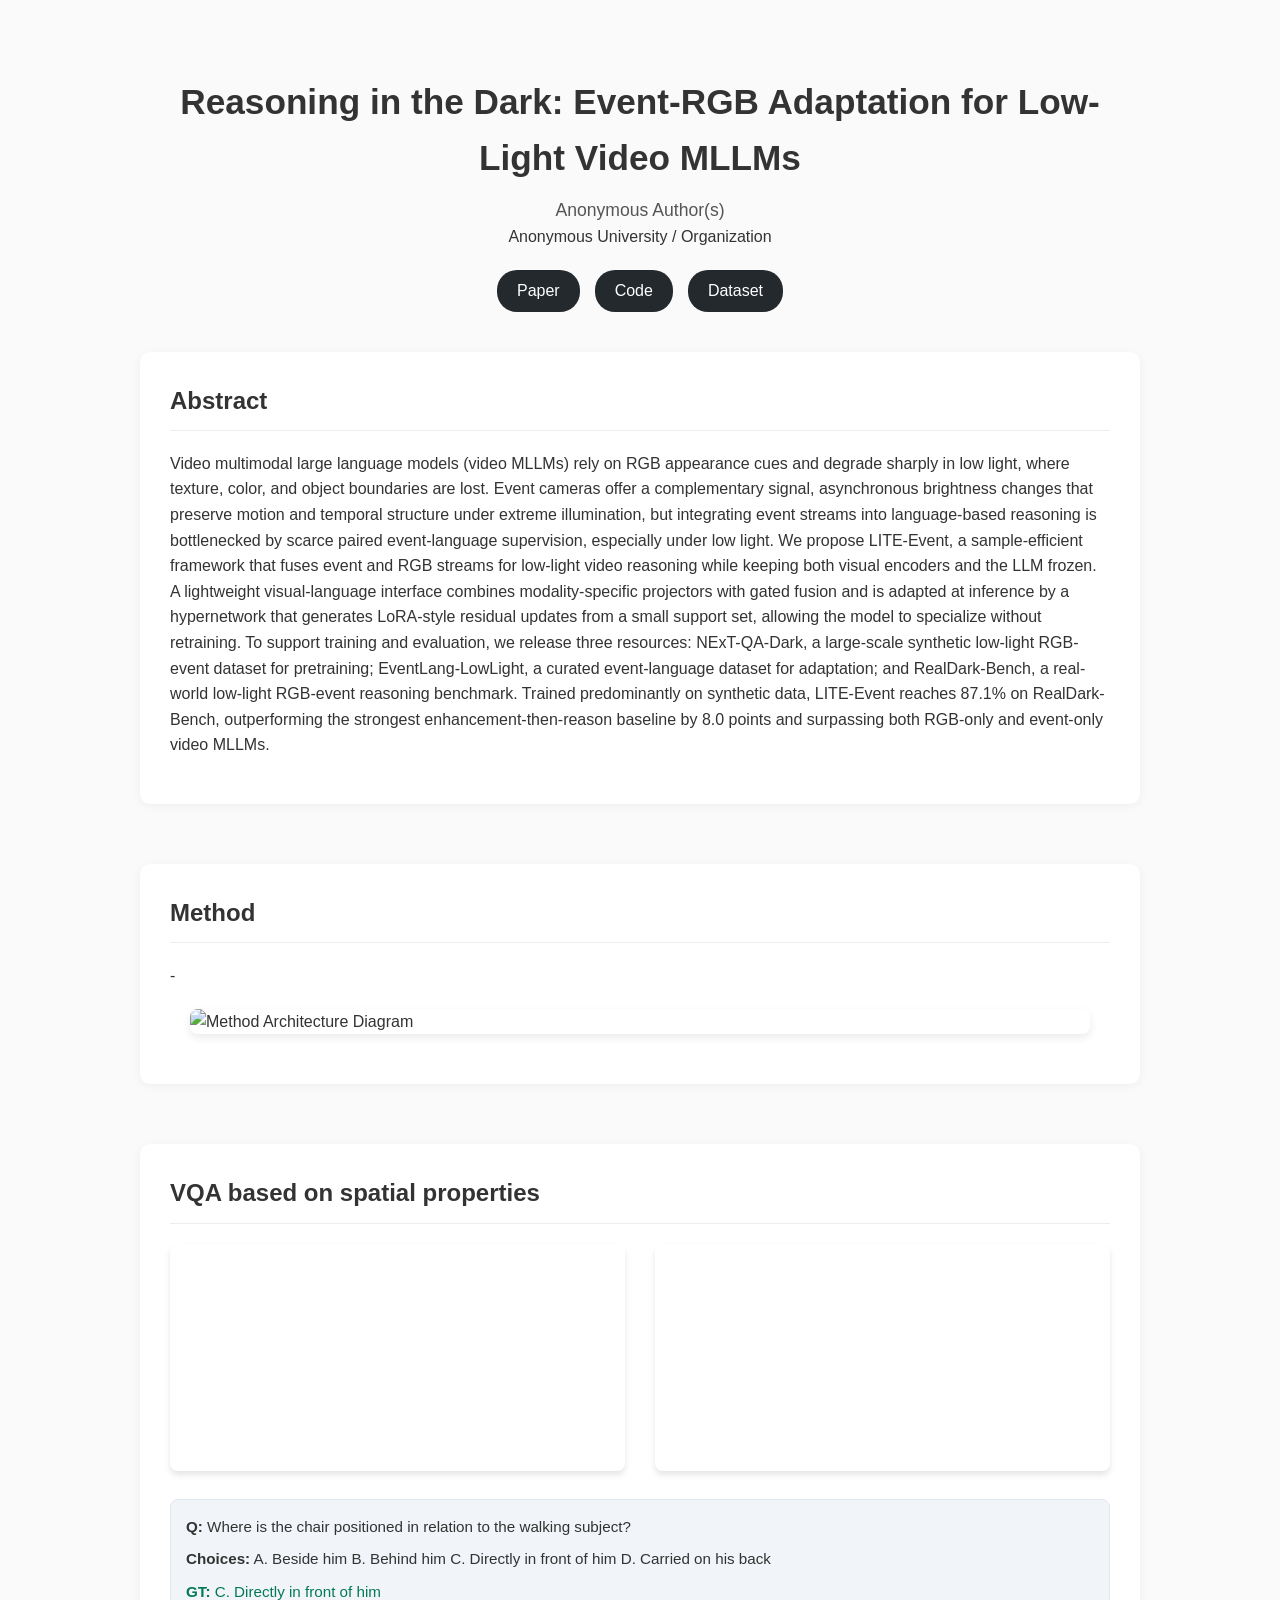
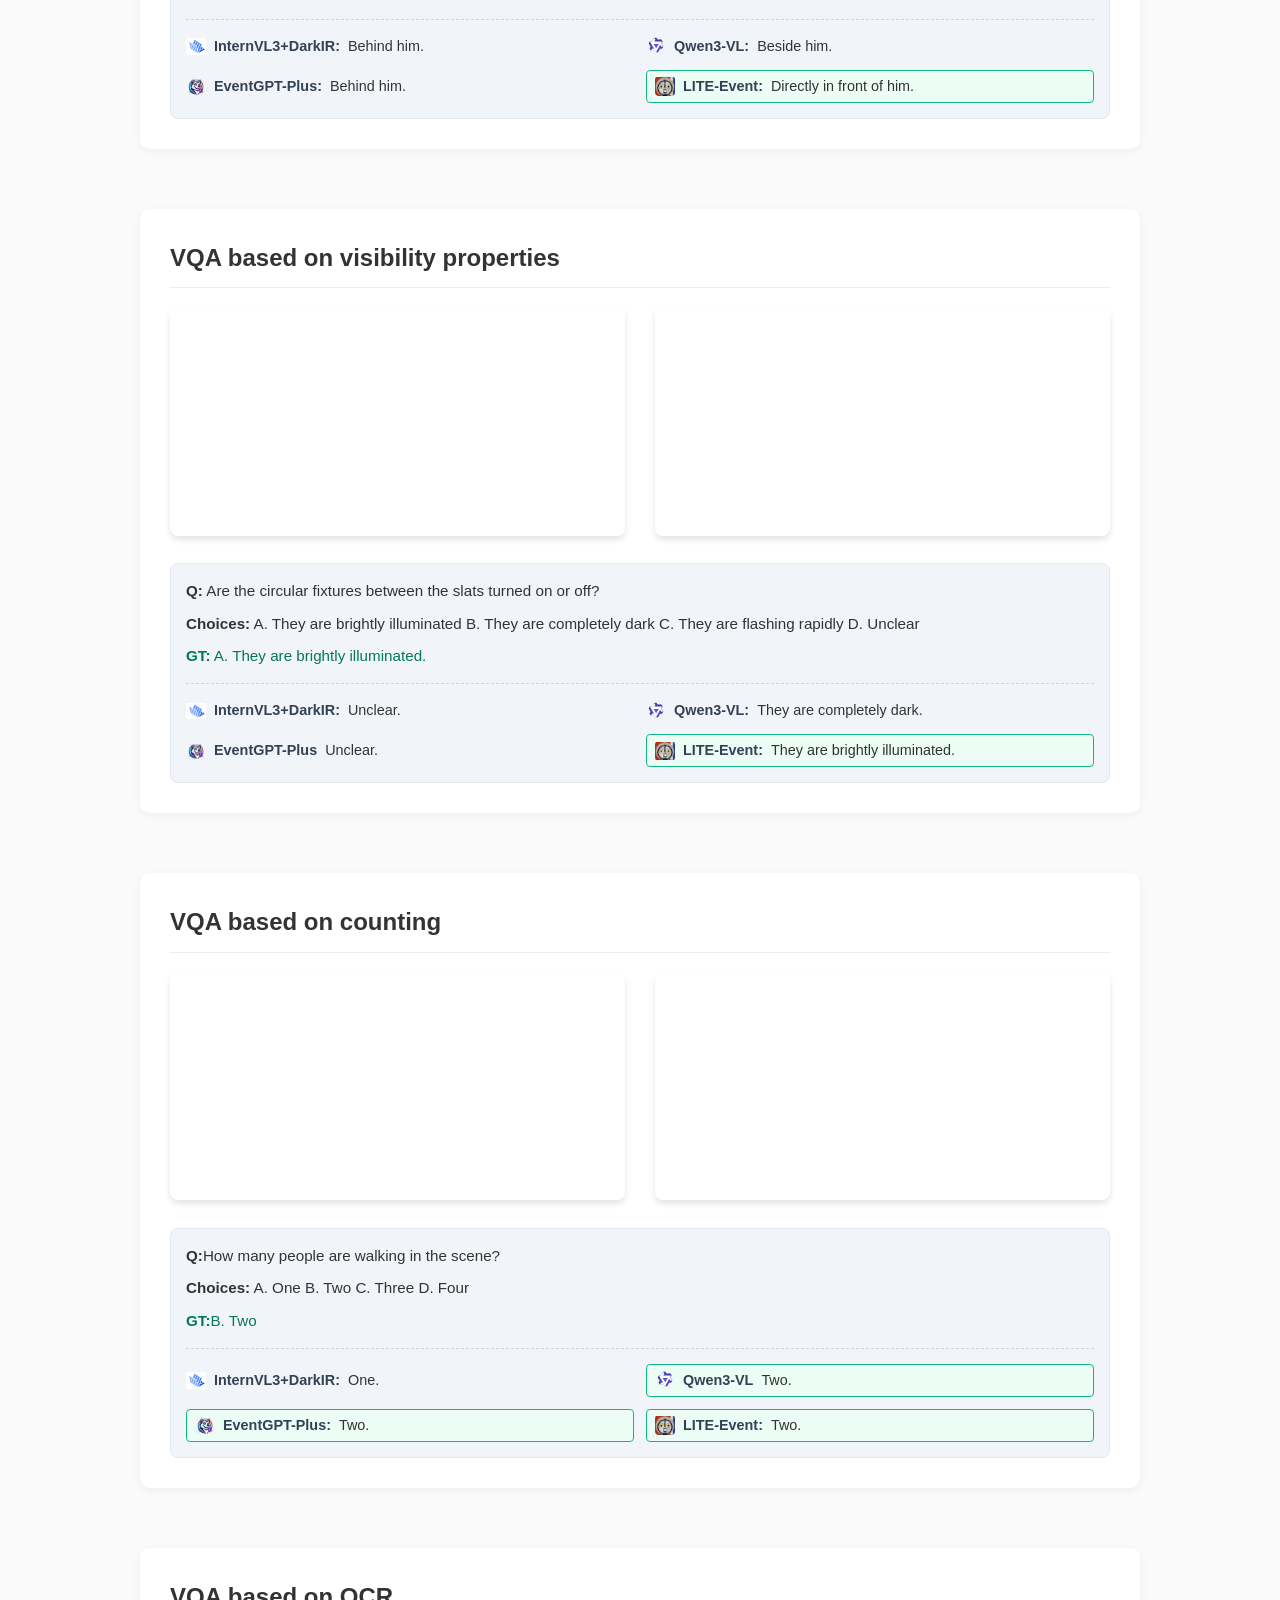
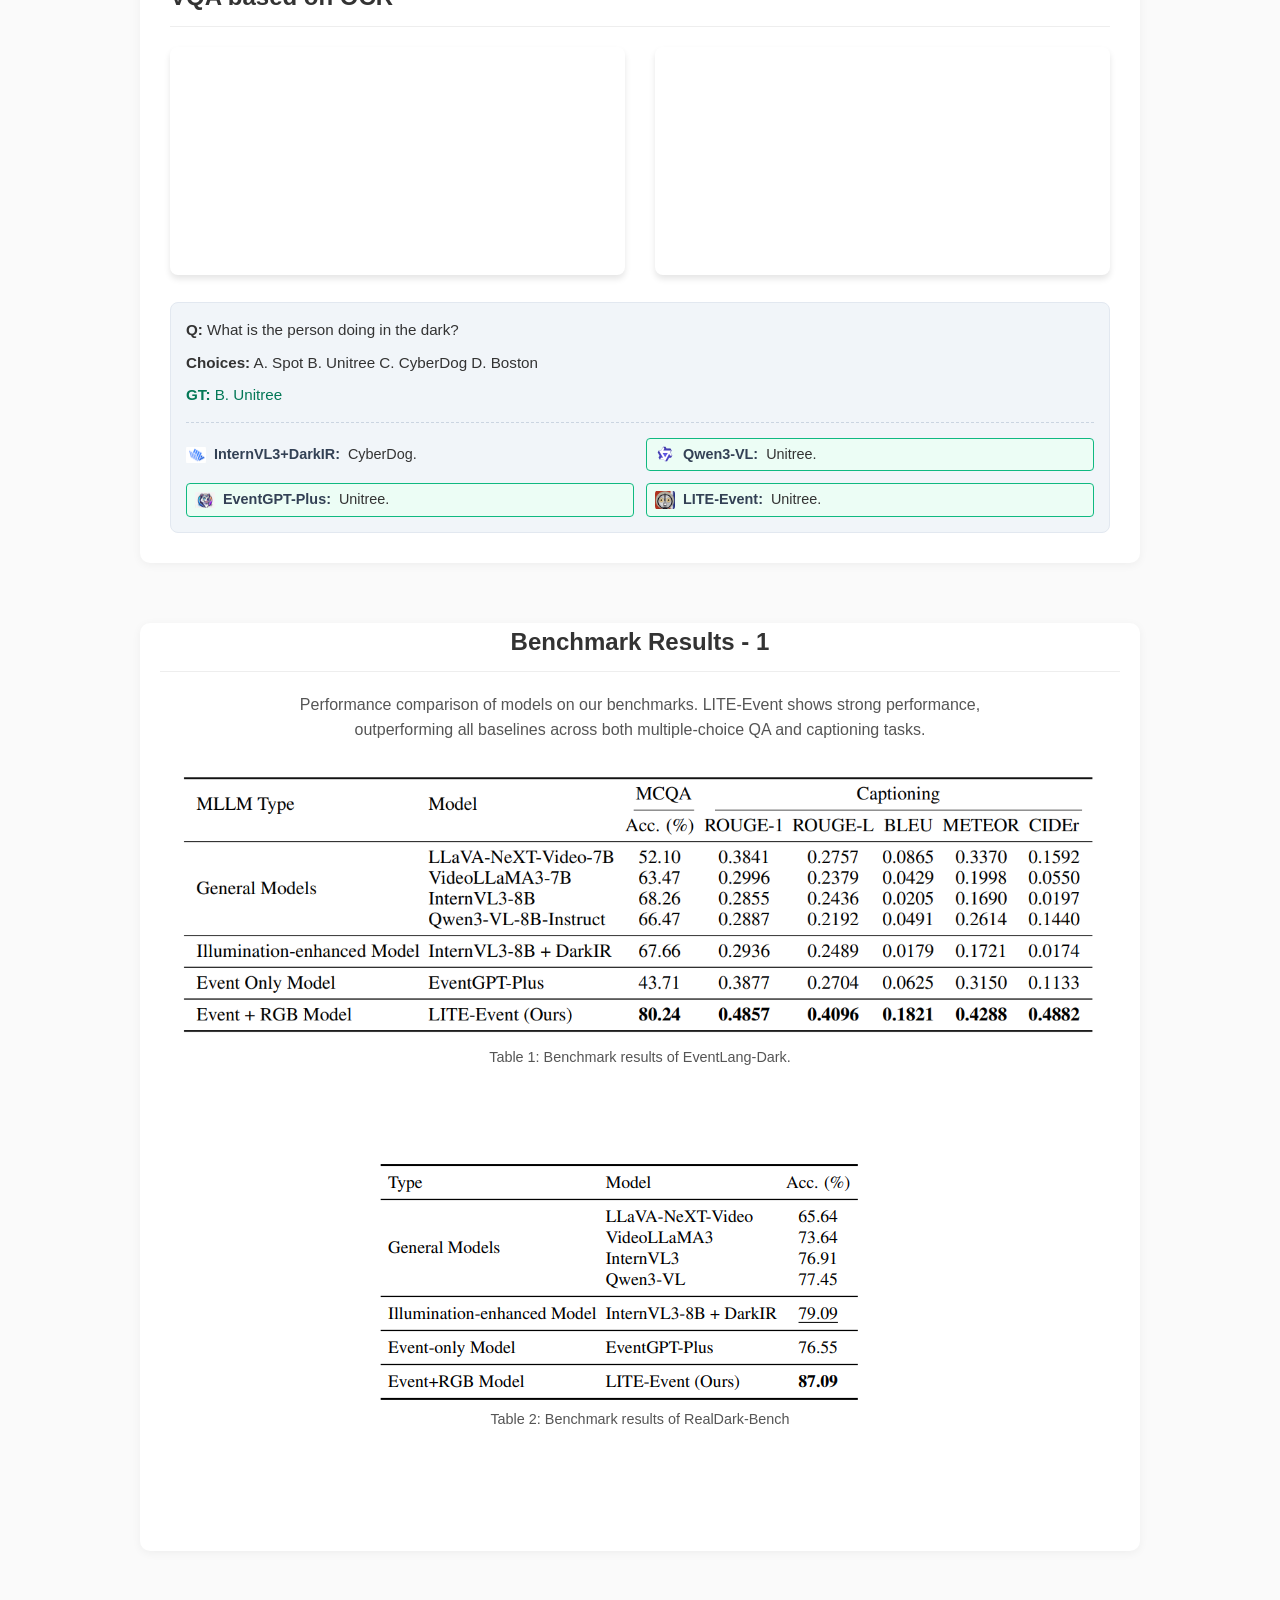
==== docs/index.html @ f8046eea "fixed benchmark tables" ====
<!DOCTYPE html>
<html lang="en">
<head>
    <meta charset="UTF-8">
    <meta name="viewport" content="width=device-width, initial-scale=1.0">
    <title>Reasoning in the Dark</title>
    <link rel="stylesheet" href="style.css">
</head>
<body>

    <!-- HEADER SECTION -->
    <header>
        <h1>Reasoning in the Dark: Event-RGB Adaptation for Low-Light Video MLLMs</h1>
        <div class="authors">
            <span class="author">Anonymous Author(s)
        </div>
        <div class="affiliations">
            <span>Anonymous University / Organization</span>
        </div>
        
        <!-- Quick Links (Buttons) -->
        <div class="links">
            <a href="#" class="btn">Paper</a>
            <a href="https://github.com/LiteEv/LiteEv" class="btn">Code</a>
            <a href="#" class="btn">Dataset</a>
        </div>
    </header>

    <!-- ABSTRACT -->
    <section class="abstract">
        <h2>Abstract</h2>
        <p>Video multimodal large language models (video MLLMs) rely on RGB appearance cues and degrade sharply in low light, where texture, color, and object boundaries are lost. Event cameras offer a complementary signal, asynchronous brightness changes that preserve motion and temporal structure under extreme illumination, but integrating event streams into language-based reasoning is bottlenecked by scarce paired event-language supervision, especially under low light. We propose LITE-Event, a sample-efficient framework that fuses event and RGB streams for low-light video reasoning while keeping both visual encoders and the LLM frozen. A lightweight visual-language interface combines modality-specific projectors with gated fusion and is adapted at inference by a hypernetwork that generates LoRA-style residual updates from a small support set, allowing the model to specialize without retraining. To support training and evaluation, we release three resources: NExT-QA-Dark, a large-scale synthetic low-light RGB-event dataset for pretraining; EventLang-LowLight, a curated event-language dataset for adaptation; and RealDark-Bench, a real-world low-light RGB-event reasoning benchmark. Trained predominantly on synthetic data, LITE-Event reaches 87.1% on RealDark-Bench, outperforming the strongest enhancement-then-reason baseline by 8.0 points and surpassing both RGB-only and event-only video MLLMs.</p>
    </section>

    <!-- METHOD SECTION -->
    <section class="method-section">
        <h2>Method</h2>
        <p>-</p>
        <!-- Replace 'method_diagram.png' with your actual image file -->
        <img src="method_diagram.png" alt="Method Architecture Diagram" class="responsive-img">
    </section>

    <!-- SECTION 1 -->
    <div class="sections-container">
        <!-- SECTION 1 (With QA Pair Added) -->
        <section class="video-section">
            <h2>VQA based on spatial properties</h2>
            
            <div class="video-grid-2">
                <div class="video-wrapper hover-switch-container">
                    <video class="base-vid" loop muted playsinline src="spatial_low_light.mp4"></video>
                    <video class="hover-vid" loop muted playsinline src="spatial_normal_light.mp4"></video>
                </div>
                <div class="video-wrapper">
                    <video class="standard-vid" loop muted playsinline src="spatial_event_polarity.mp4"></video>
                </div>
            </div>

            <!-- NEW: QA PAIR & MODEL RESULTS -->
            <div class="qa-container">
                <p class="qa-text"><strong>Q:</strong> Where is the chair positioned in relation to the walking subject?</p>
                <p class="qa-text"><strong>Choices:</strong>   A. Beside him B. Behind him C. Directly in front of him D. Carried on his back</p>
                <p class="qa-text gt"><strong>GT:</strong> C. Directly in front of him </p>
                
                <div class="model-results">
                    <!-- Model 1 -->
                    <div class="model-item">
                        <img src="logo_internvl3_darkir.png" alt="Model 1 Logo" class="model-logo">
                        <span class="model-name">InternVL3+DarkIR:</span> Behind him.
                    </div>
                    <!-- Model 2 -->
                    <div class="model-item">
                        <img src="logo_qwen3_vl.png" alt="Model 2 Logo" class="model-logo">
                        <span class="model-name">Qwen3-VL:</span> Beside him.
                    </div>
                    <!-- Model 3 -->
                    <div class="model-item">
                        <img src="logo_eventgpt_plus.png" alt="Model 3 Logo" class="model-logo">
                        <span class="model-name">EventGPT-Plus:</span> Behind him.
                    </div>
                    <!-- Model 4 (Your Model) -->
                    <div class="model-item highlight-model">
                        <img src="logo_lite_event.png" alt="LITE-Event Logo" class="model-logo">
                        <span class="model-name">LITE-Event:</span> Directly in front of him.
                    </div>
                </div>
            </div>
        </section>

        <section class="video-section">
            <h2>VQA based on visibility properties</h2>
            
            <div class="video-grid-2">
                <div class="video-wrapper hover-switch-container">
                    <video class="base-vid" loop muted playsinline src="vis_low_light.mp4"></video>
                    <video class="hover-vid" loop muted playsinline src="vis_normal_light.mp4"></video>
                </div>
                <div class="video-wrapper">
                    <video class="standard-vid" loop muted playsinline src="vis_event_polarity.mp4"></video>
                </div>
            </div>

            <!-- 1 -->
            <div class="qa-container">
                <p class="qa-text"><strong>Q:</strong> Are the circular fixtures between the slats turned on or off?</p>
                <p class="qa-text"><strong>Choices:</strong>   A. They are brightly illuminated B. They are completely dark C. They are flashing rapidly D. Unclear</p>
                <p class="qa-text gt"><strong>GT:</strong> A. They are brightly illuminated.</p>
                
                <div class="model-results">
                    <!-- Model 1 -->
                    <div class="model-item">
                        <img src="logo_internvl3_darkir.png" alt="Model 1 Logo" class="model-logo">
                        <span class="model-name">InternVL3+DarkIR:</span> Unclear.
                    </div>
                    <!-- Model 2 -->
                    <div class="model-item">
                        <img src="logo_qwen3_vl.png" alt="Model 2 Logo" class="model-logo">
                        <span class="model-name">Qwen3-VL:</span> They are completely dark.
                    </div>
                    <!-- Model 3 -->
                    <div class="model-item">
                        <img src="logo_eventgpt_plus.png" alt="Model 3 Logo" class="model-logo">
                        <span class="model-name">EventGPT-Plus</span> Unclear.
                    </div>
                    <!-- Model 4 (Your Model) -->
                    <div class="model-item highlight-model">
                        <img src="logo_lite_event.png" alt="LITE-Event Logo" class="model-logo">
                        <span class="model-name">LITE-Event:</span> They are brightly illuminated.
                    </div>
                </div>
            </div>
        </section>

        <section class="video-section">
            <h2>VQA based on counting</h2>
            
            <div class="video-grid-2">
                <div class="video-wrapper hover-switch-container">
                    <video class="base-vid" loop muted playsinline src="count_low_light.mp4"></video>
                    <video class="hover-vid" loop muted playsinline src="count_normal_light.mp4"></video>
                </div>
                <div class="video-wrapper">
                    <video class="standard-vid" loop muted playsinline src="count_event_polarity.mp4"></video>
                </div>
            </div>

            <!-- NEW: QA PAIR & MODEL RESULTS -->
            <div class="qa-container">
                <p class="qa-text"><strong>Q:</strong>How many people are walking in the scene? </p>
                <p class="qa-text"><strong>Choices:</strong> A. One B. Two C. Three D. Four </p>
                <p class="qa-text gt"><strong>GT:</strong>B. Two</p>
                
                <div class="model-results">
                    <!-- Model 1 -->
                    <div class="model-item">
                        <img src="logo_internvl3_darkir.png" alt="Model 1 Logo" class="model-logo">
                        <span class="model-name">InternVL3+DarkIR:</span> One.
                    </div>
                    <!-- Model 2 -->
                    <div class="model-item highlight-model">
                        <img src="logo_qwen3_vl.png" alt="Model 2 Logo" class="model-logo">
                        <span class="model-name">Qwen3-VL</span> Two.
                    </div>
                    <!-- Model 3 -->
                    <div class="model-item highlight-model">
                        <img src="logo_eventgpt_plus.png" alt="Model 3 Logo" class="model-logo">
                        <span class="model-name">EventGPT-Plus:</span> Two.
                    </div>
                    <!-- Model 4 (Your Model) -->
                    <div class="model-item highlight-model">
                        <img src="logo_lite_event.png" alt="LITE-Event Logo" class="model-logo">
                        <span class="model-name">LITE-Event:</span> Two.
                    </div>
                </div>
            </div>
        </section>

        <section class="video-section">
            <h2>VQA based on OCR</h2>
            
            <div class="video-grid-2">
                <div class="video-wrapper hover-switch-container">
                    <video class="base-vid" loop muted playsinline src="ocr_low_light.mp4"></video>
                    <video class="hover-vid" loop muted playsinline src="ocr_normal_light.mp4"></video>
                </div>
                <div class="video-wrapper">
                    <video class="standard-vid" loop muted playsinline src="ocr_event_polarity.mp4"></video>
                </div>
            </div>

            <!-- NEW: QA PAIR & MODEL RESULTS -->
            <div class="qa-container">
                <p class="qa-text"><strong>Q:</strong> What is the person doing in the dark?</p>
                <p class="qa-text"><strong>Choices:</strong>  A. Spot B. Unitree C. CyberDog D. Boston</p>
                <p class="qa-text gt"><strong>GT:</strong> B. Unitree </p>
                
                <div class="model-results">
                    <!-- Model 1 -->
                    <div class="model-item">
                        <img src="logo_internvl3_darkir.png" alt="Model 1 Logo" class="model-logo">
                        <span class="model-name">InternVL3+DarkIR:</span> CyberDog.
                    </div>
                    <!-- Model 2 -->
                    <div class="model-item highlight-model">
                        <img src="logo_qwen3_vl.png" alt="Model 2 Logo" class="model-logo">
                        <span class="model-name">Qwen3-VL:</span> Unitree.
                    </div>
                    <!-- Model 3 -->
                    <div class="model-item highlight-model">
                        <img src="logo_eventgpt_plus.png" alt="Model 3 Logo" class="model-logo">
                        <span class="model-name">EventGPT-Plus:</span> Unitree.
                    </div>
                    <!-- Model 4 (Your Model) -->
                    <div class="model-item highlight-model">
                        <img src="logo_lite_event.png" alt="LITE-Event Logo" class="model-logo">
                        <span class="model-name">LITE-Event:</span> Unitree.
                    </div>
                </div>
            </div>
        </section>
    </div>
    <section class="benchmark-section">
        <h2>Benchmark Results - 1</h2>
        <p>
            Performance comparison of models on our benchmarks. LITE-Event shows strong performance, outperforming all baselines across both multiple-choice QA and captioning tasks.
        </p>

        <div class="benchmark-table-wrapper">
            <img src="benchmark.png" alt="Benchmark results of EventLang-Dark" class="benchmark-img">
                <p class="benchmark-caption">
                    Table 1: Benchmark results of EventLang-Dark.
                </p>
        </div>
        <div class="benchmark-table-wrapper">
            <img src="benchmark2.png" alt="Benchmark results of RealDark-Bench" class="benchmark-img">
            <p class="benchmark-caption">
                    Table 2: Benchmark results of RealDark-Bench
            </p>
        </div>


    <script src="app.js"></script>
</body>
</html>
---- docs/style.css ----
body {
    font-family: -apple-system, BlinkMacSystemFont, "Segoe UI", Roboto, sans-serif;
    line-height: 1.6;
    color: #333;
    background-color: #fafafa;
    max-width: 1000px;
    margin: 0 auto;
    padding: 20px;
}

header { text-align: center; margin-bottom: 40px; padding-top: 30px; }
h1 { font-size: 2.2em; margin-bottom: 10px; }
.authors { font-size: 1.1em; color: #555; }
.links { margin-top: 20px; display: flex; justify-content: center; gap: 15px; }
.btn { padding: 8px 20px; background-color: #24292e; color: white; text-decoration: none; border-radius: 20px; }
.btn:hover { background-color: #555; }

section {
    margin-bottom: 60px;
    background: white;
    padding: 30px;
    border-radius: 10px;
    box-shadow: 0 2px 10px rgba(0,0,0,0.05);
}

h2 { border-bottom: 1px solid #eee; padding-bottom: 10px; margin-top: 0; }

/* 2-Column Grid Layout */
.video-grid-2 {
    display: flex;
    justify-content: space-between;
    gap: 30px; /* Space between columns */
    margin-top: 20px;
}

.video-wrapper {
    flex: 1; /* Makes both columns 50% width */
    text-align: center;
    position: relative; /* Essential for the absolute positioning inside */
}

/* Hover Switch Specifics */
.hover-switch-container video {
    width: 100%;
    border-radius: 8px;
    box-shadow: 0 4px 6px rgba(0,0,0,0.1);
}

/* The base video stays normal to give the container height */
.base-vid {
    display: block;
    opacity: 1;
    transition: opacity 0.2s ease;
}

/* The hover video sits directly on top of the base video, invisible by default */
.hover-vid {
    position: absolute;
    top: 0;
    left: 0;
    opacity: 0;
    transition: opacity 0.2s ease;
    pointer-events: none; /* Prevents flickering when mouse moves over it */
}

/* When the container is hovered, flip the opacities */
.hover-switch-container:hover .base-vid { opacity: 0; }
.hover-switch-container:hover .hover-vid { opacity: 1; }

.standard-vid {
    width: 100%;
    border-radius: 8px;
    box-shadow: 0 4px 6px rgba(0,0,0,0.1);
}

.caption {
    margin-top: 10px;
    font-size: 0.95em;
    font-weight: bold;
    color: #444;
}

/* Mobile Responsiveness */
@media (max-width: 768px) {
    .video-grid-2 { flex-direction: column; }
}

/* Image Styling for Method and Benchmark */
.responsive-img {
    width: 100%;
    max-width: 900px; /* Keeps images from getting too massive on big screens */
    display: block;
    margin: 20px auto; /* Centers the image */
    border-radius: 8px;
    box-shadow: 0 4px 10px rgba(0,0,0,0.08);
}

/* QA Container Styling */
.qa-container {
    margin-top: 20px;
    padding: 15px;
    background-color: #f1f5f9; /* Soft grayish-blue background */
    border-radius: 8px;
    border: 1px solid #e2e8f0;
    text-align: left;
}

.qa-text {
    margin: 0 0 8px 0;
    font-size: 0.95em;
}

.gt {
    color: #047857; /* A subtle green to indicate Ground Truth */
}

/* Model Results Grid (2x2 Layout) */
.model-results {
    display: grid;
    grid-template-columns: repeat(2, 1fr); /* 2 columns for the 4 models */
    gap: 12px;
    margin-top: 15px;
    padding-top: 15px;
    border-top: 1px dashed #cbd5e1;
}

.model-item {
    display: flex;
    align-items: center;
    gap: 8px;
    font-size: 0.9em;
}

.model-logo {
    width: 20px;
    height: 20px;
    border-radius: 4px; /* Slight rounding for logos */
    object-fit: contain;
}

.model-name {
    font-weight: bold;
    color: #334155;
}

/* Optional: Highlight your model's correct answer */
.highlight-model {
    background-color: #ecfdf5;
    padding: 4px 8px;
    border-radius: 4px;
    border: 1px solid #10b981;
}

/* Mobile Responsiveness for QA Grid */
@media (max-width: 600px) {
    .model-results {
        grid-template-columns: 1fr; /* Stacks the 4 models vertically on small phones */
    }
}

.benchmark-section {
    max-width: 1000px;
    margin: 60px auto;
    padding: 0 20px;
    text-align: center;
    padding-bottom: 40px;
}

.benchmark-section p {
    max-width: 700px;
    margin: 0 auto 24px auto;
    color: #555;
}

.benchmark-table-wrapper {
    width: 100%;
    overflow-x: auto;
    overflow-y: visible;
    margin-bottom: 32px;
    padding-bottom: 24px;
}

.benchmark-caption {
    margin-top: 10px;
    font-size: 0.9rem;
    color: #555;
    text-align: center;
}

.benchmark-img {
    display: block;
    max-width: 100%;
    height: auto;
    object-fit: contain;
    margin: 0 auto;
}
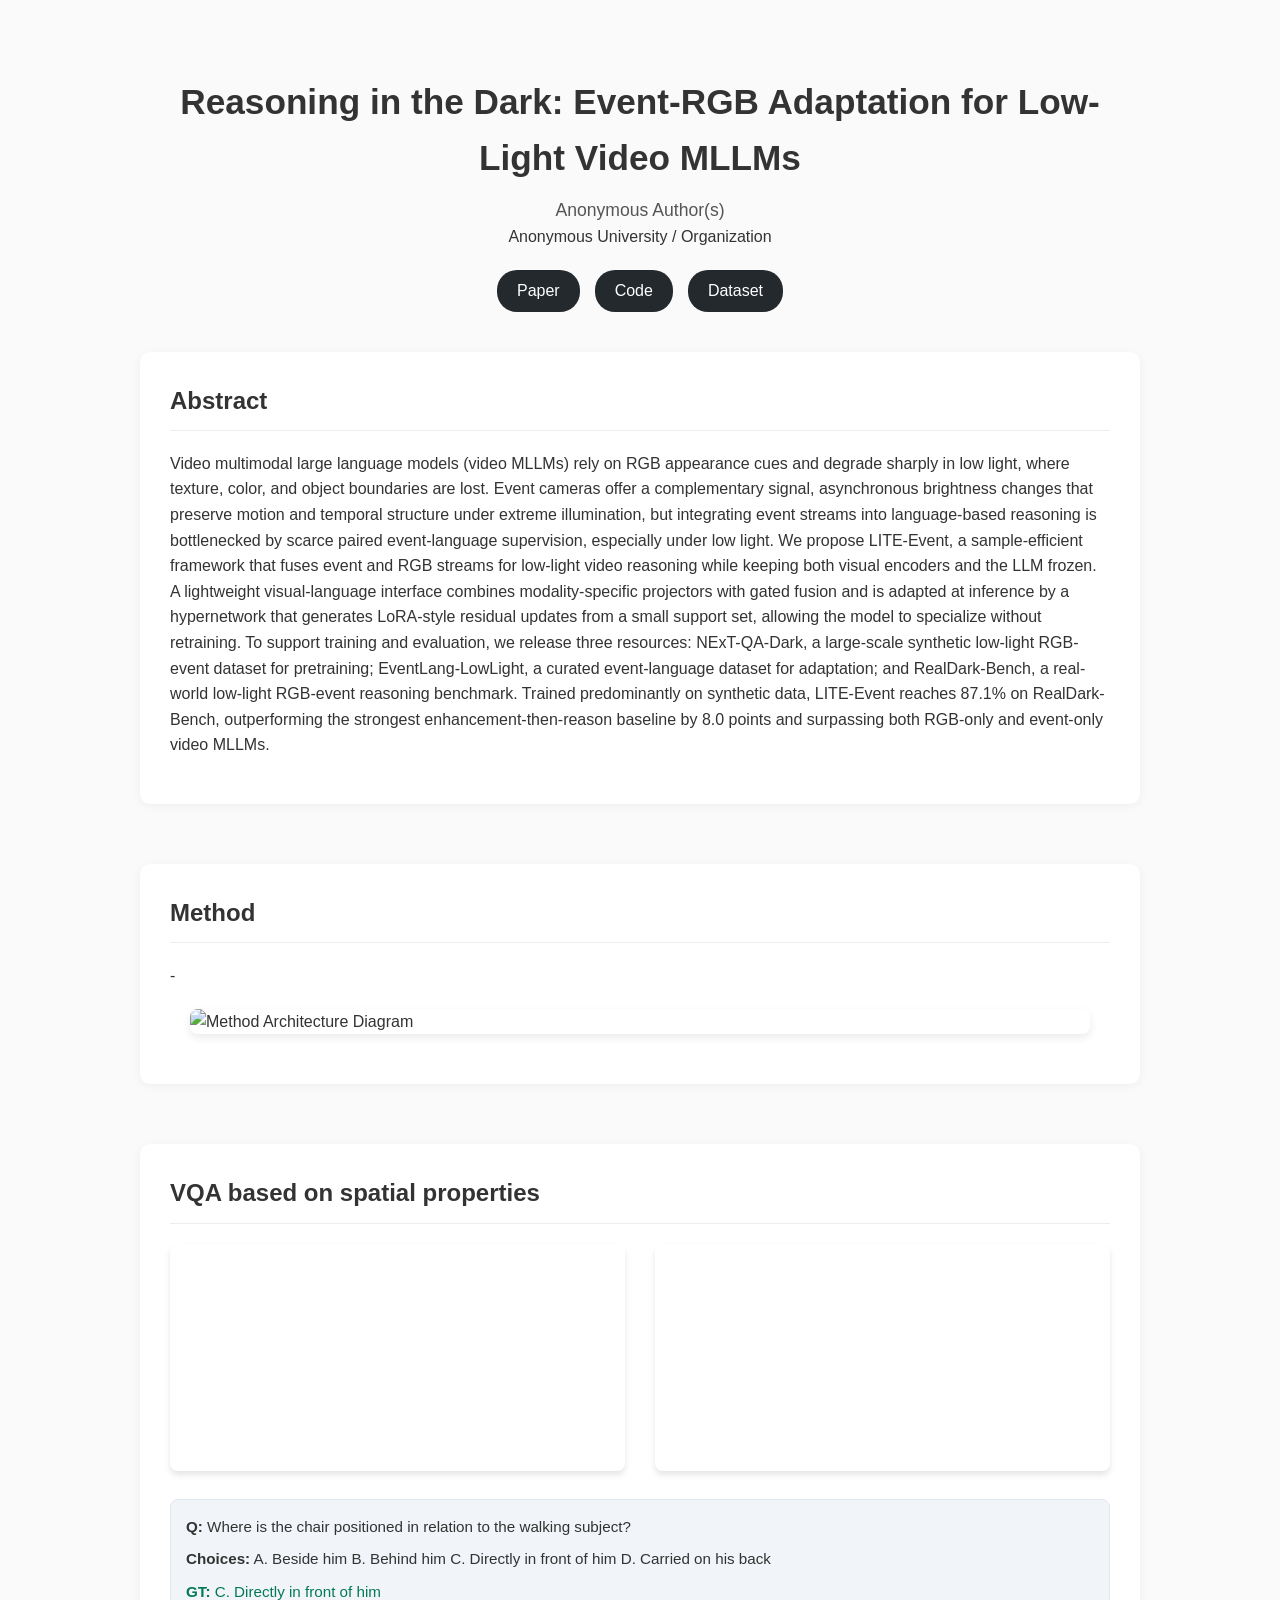
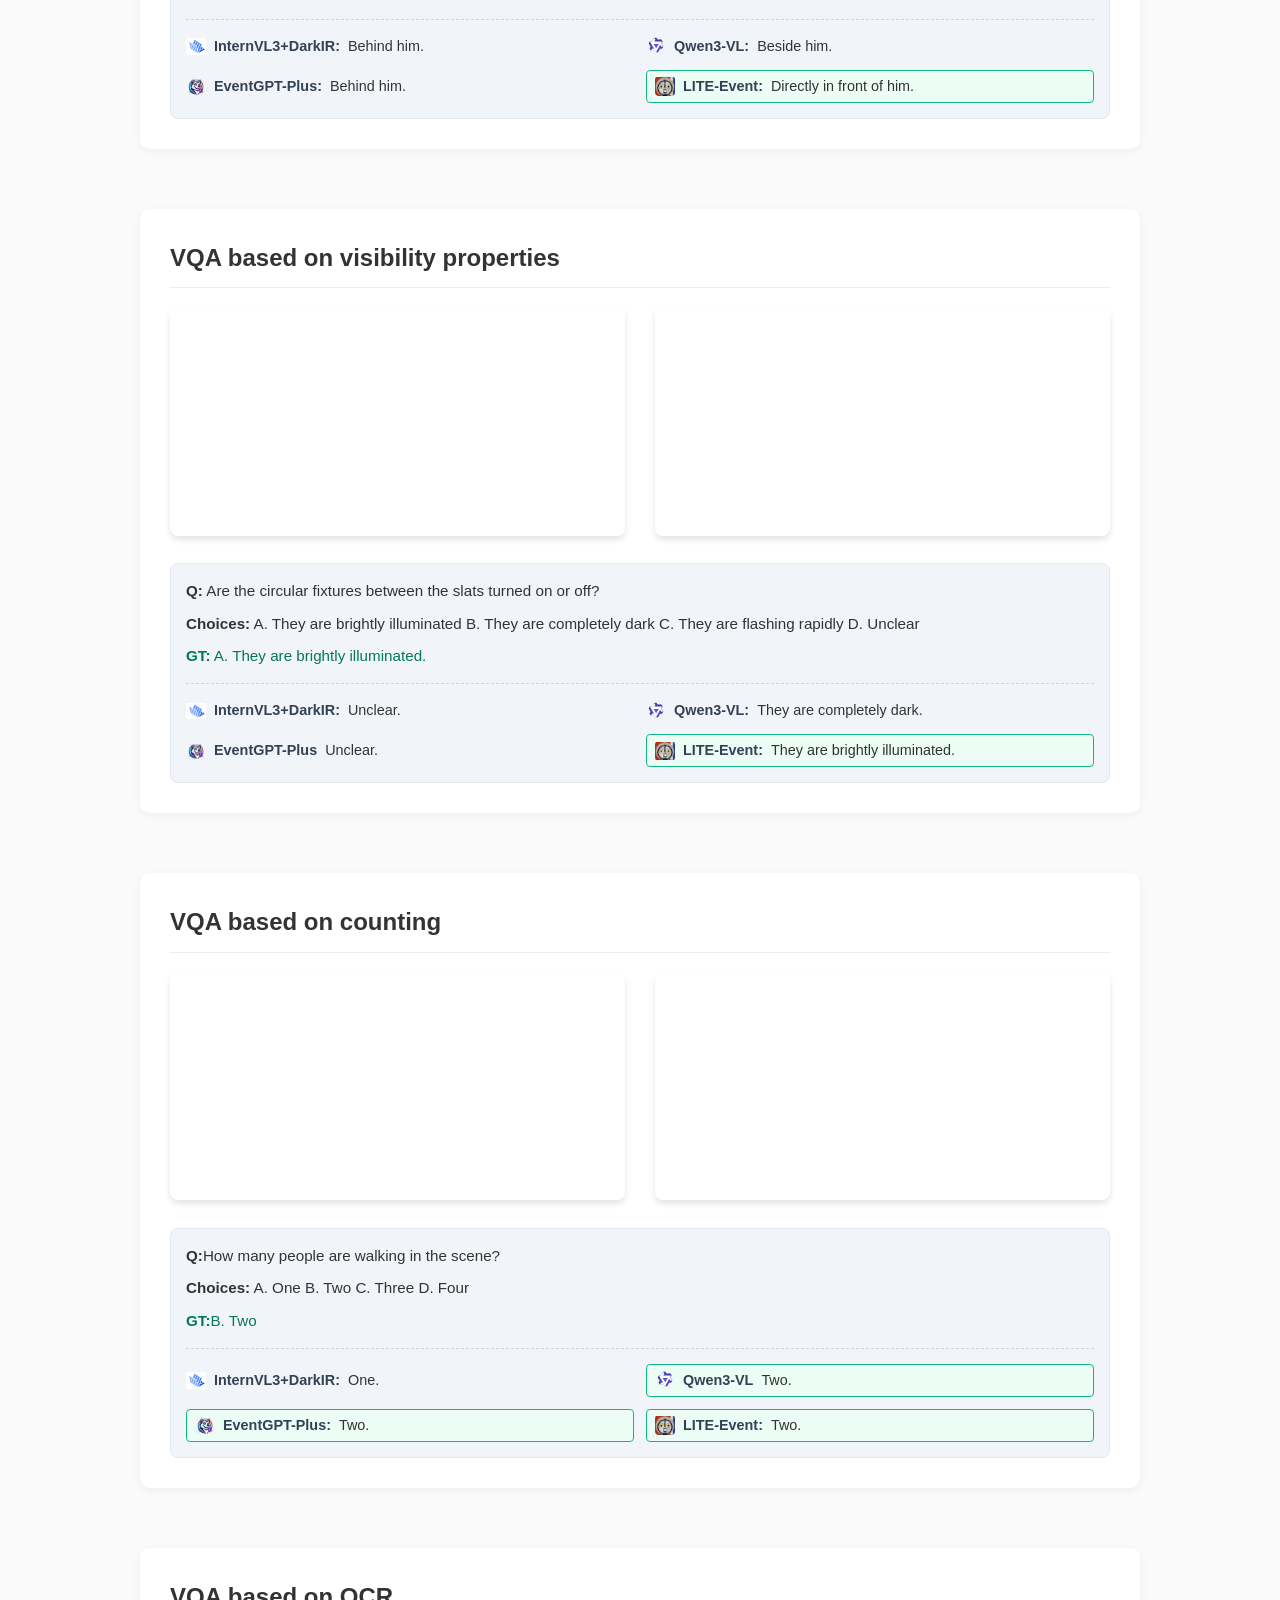
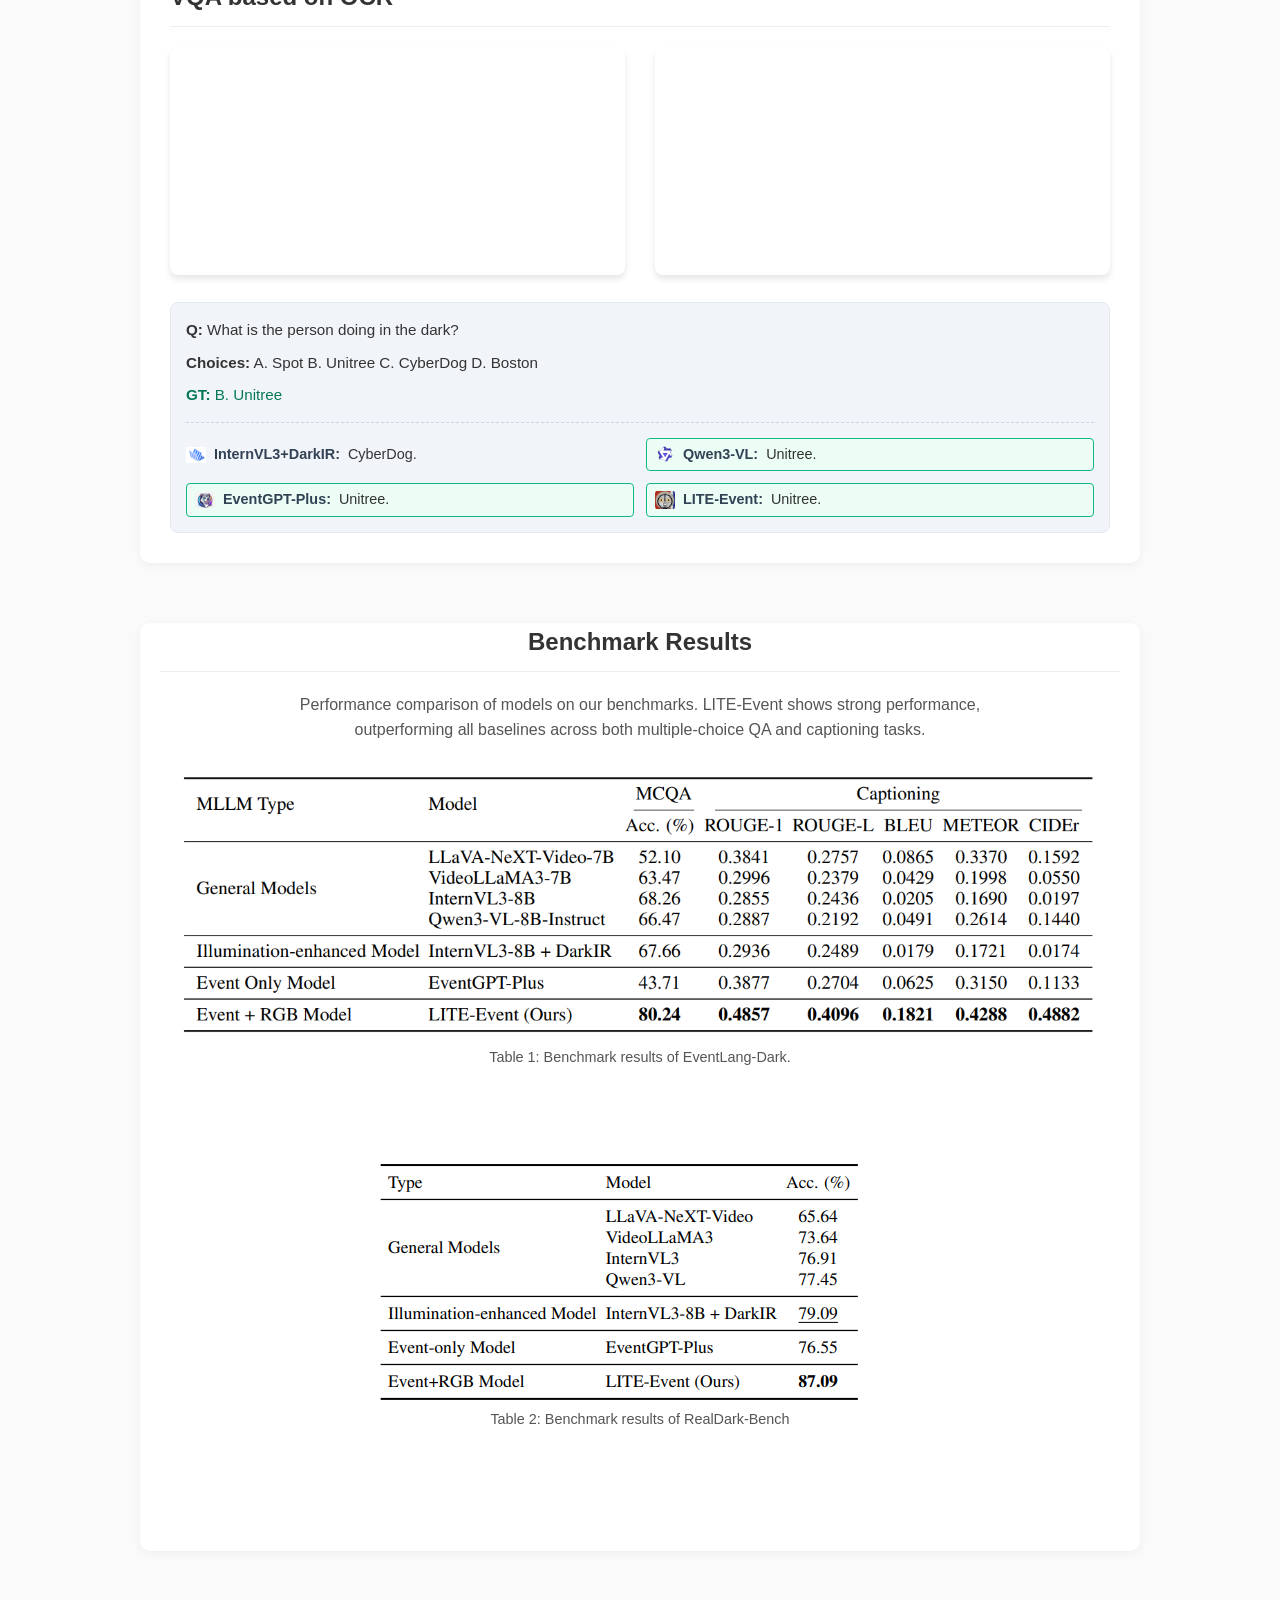
==== commit 90fde28a: "removed typo" ====
--- a/docs/index.html
+++ b/docs/index.html
@@ -220,7 +220,7 @@
         </section>
     </div>
     <section class="benchmark-section">
-        <h2>Benchmark Results - 1</h2>
+        <h2>Benchmark Results</h2>
         <p>
             Performance comparison of models on our benchmarks. LITE-Event shows strong performance, outperforming all baselines across both multiple-choice QA and captioning tasks.
         </p>
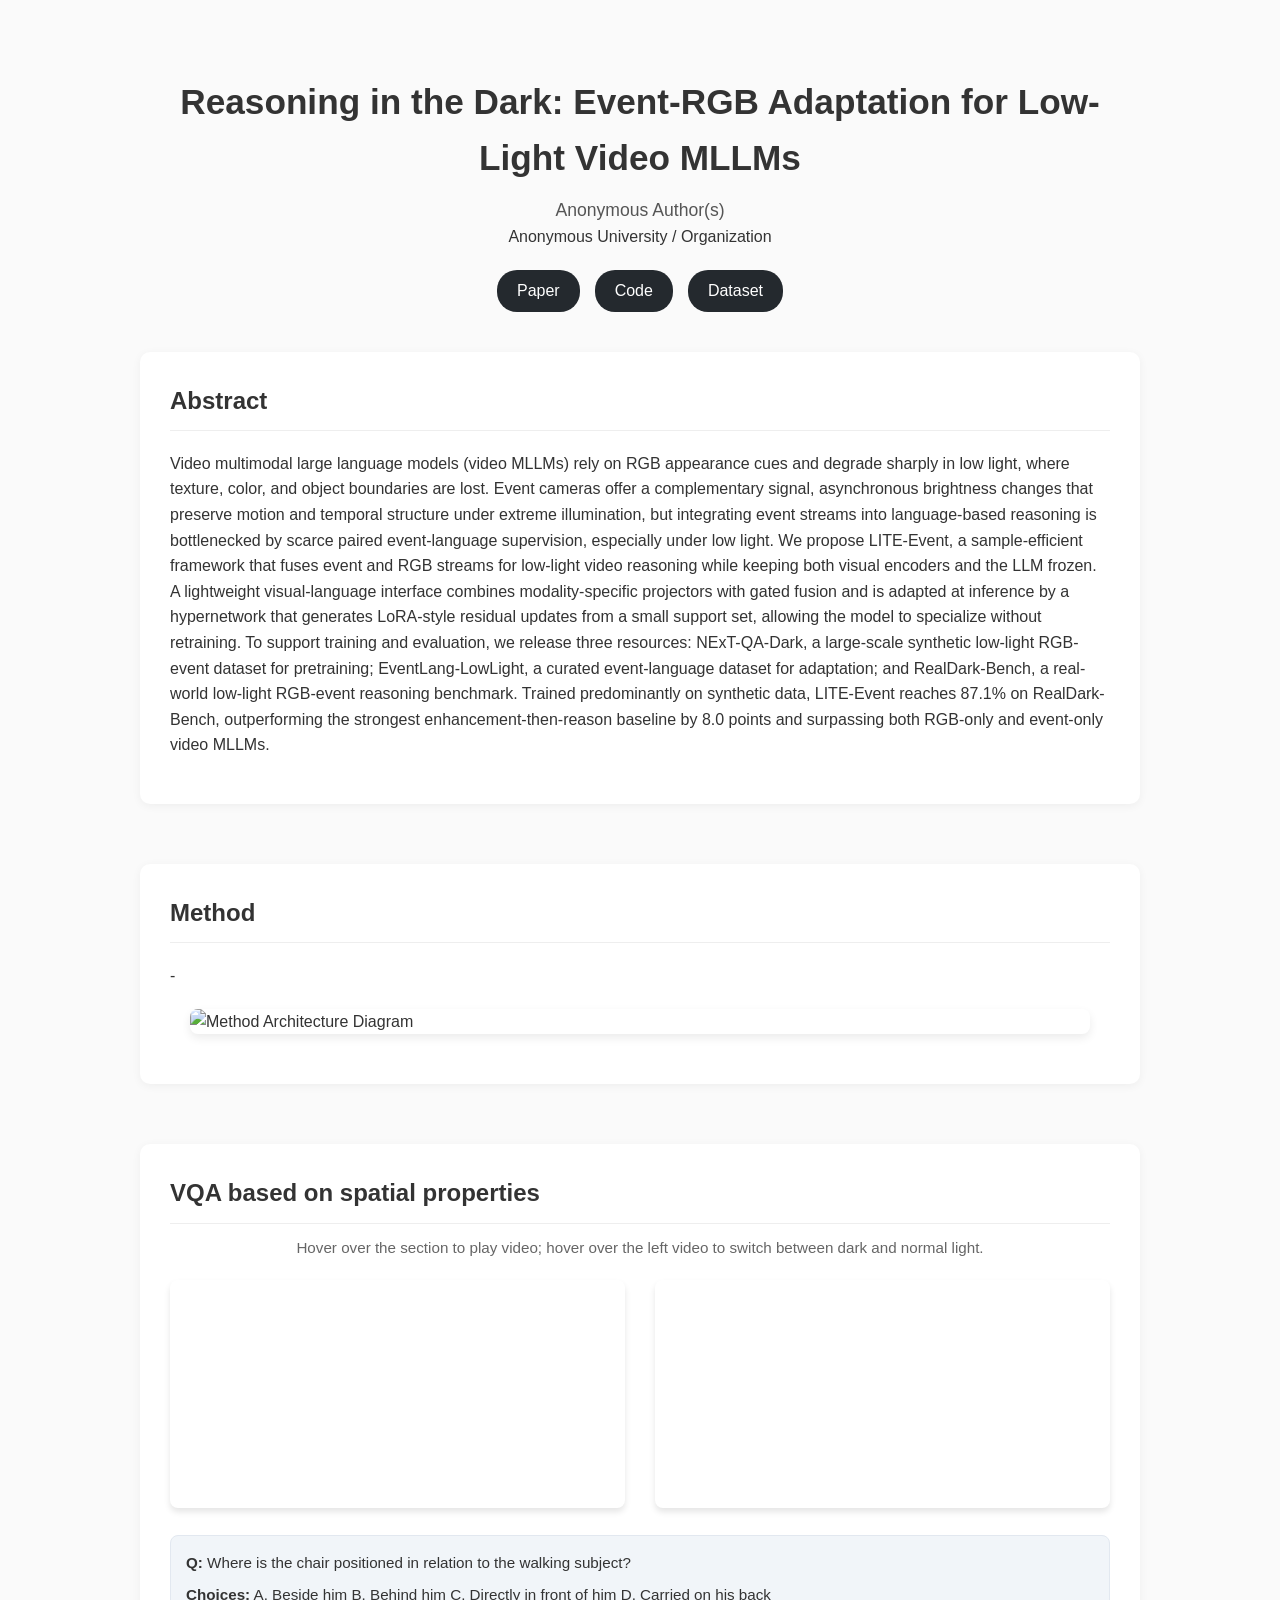
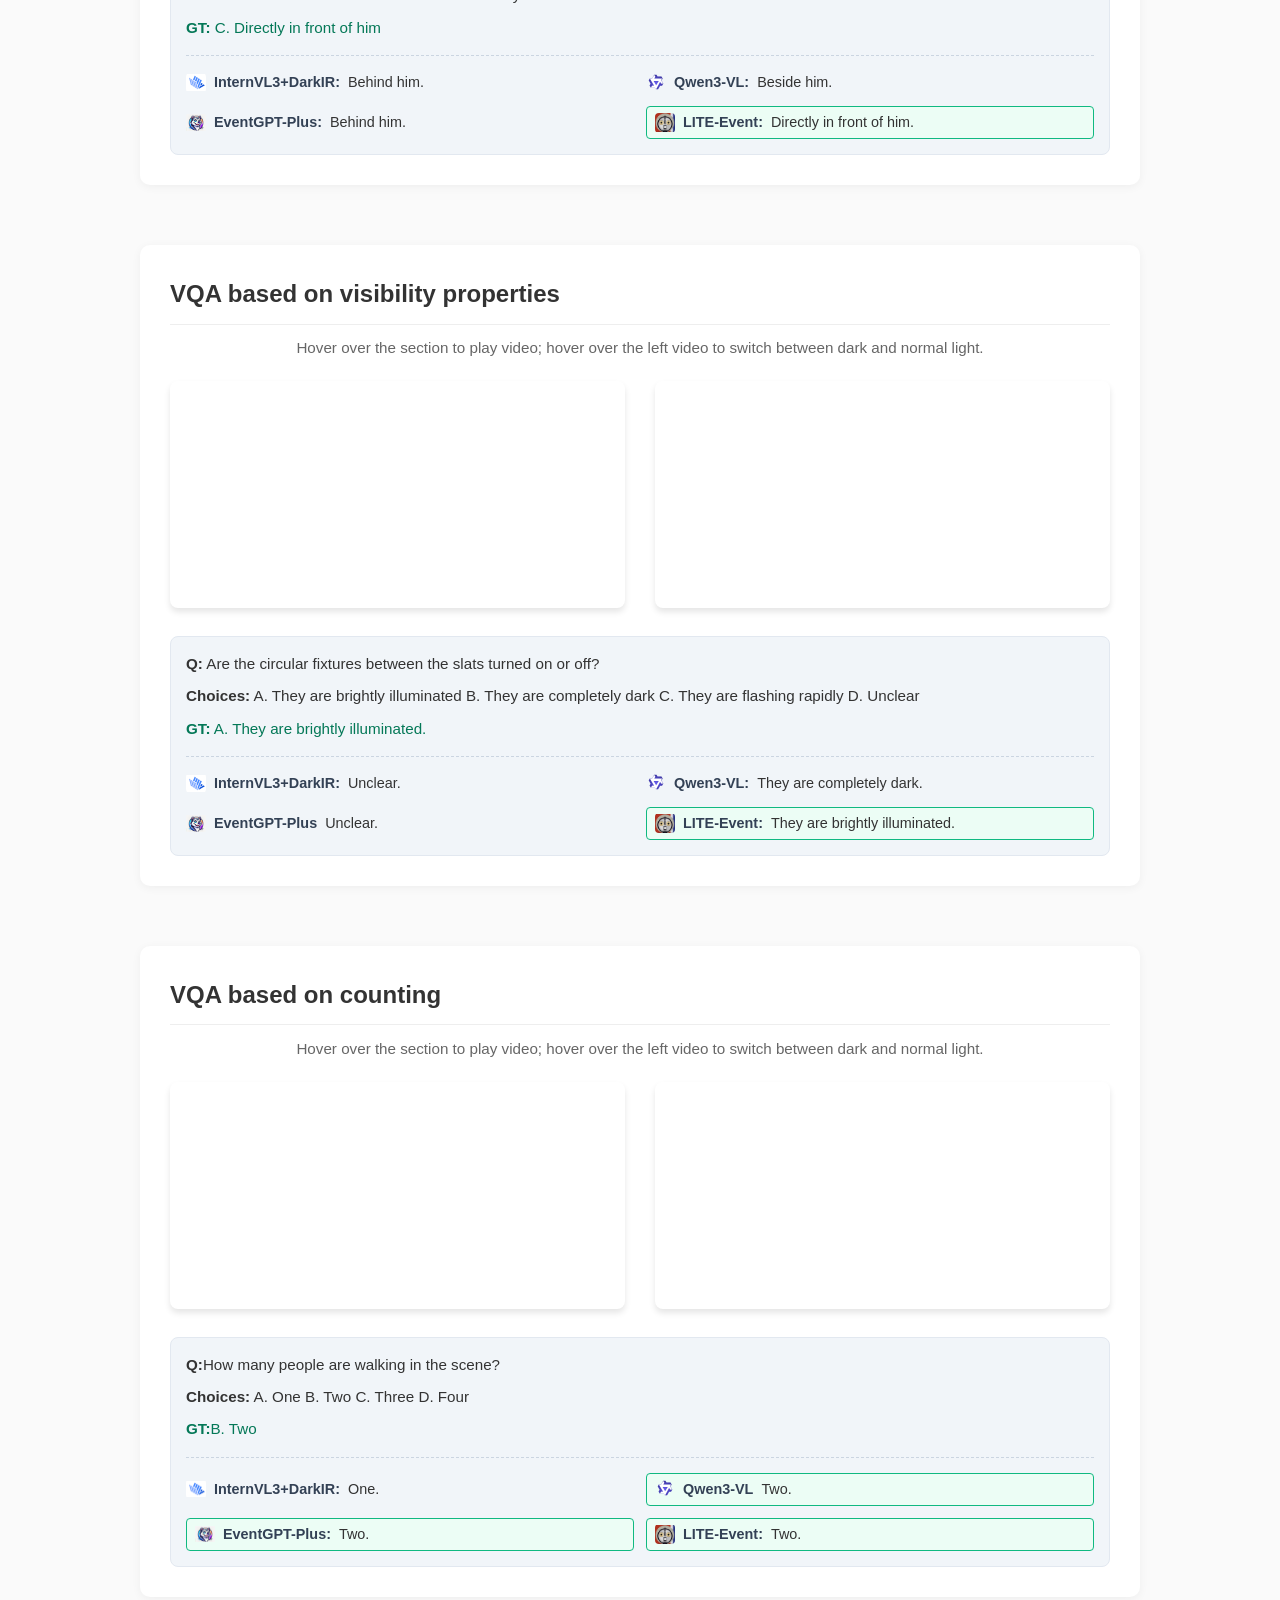
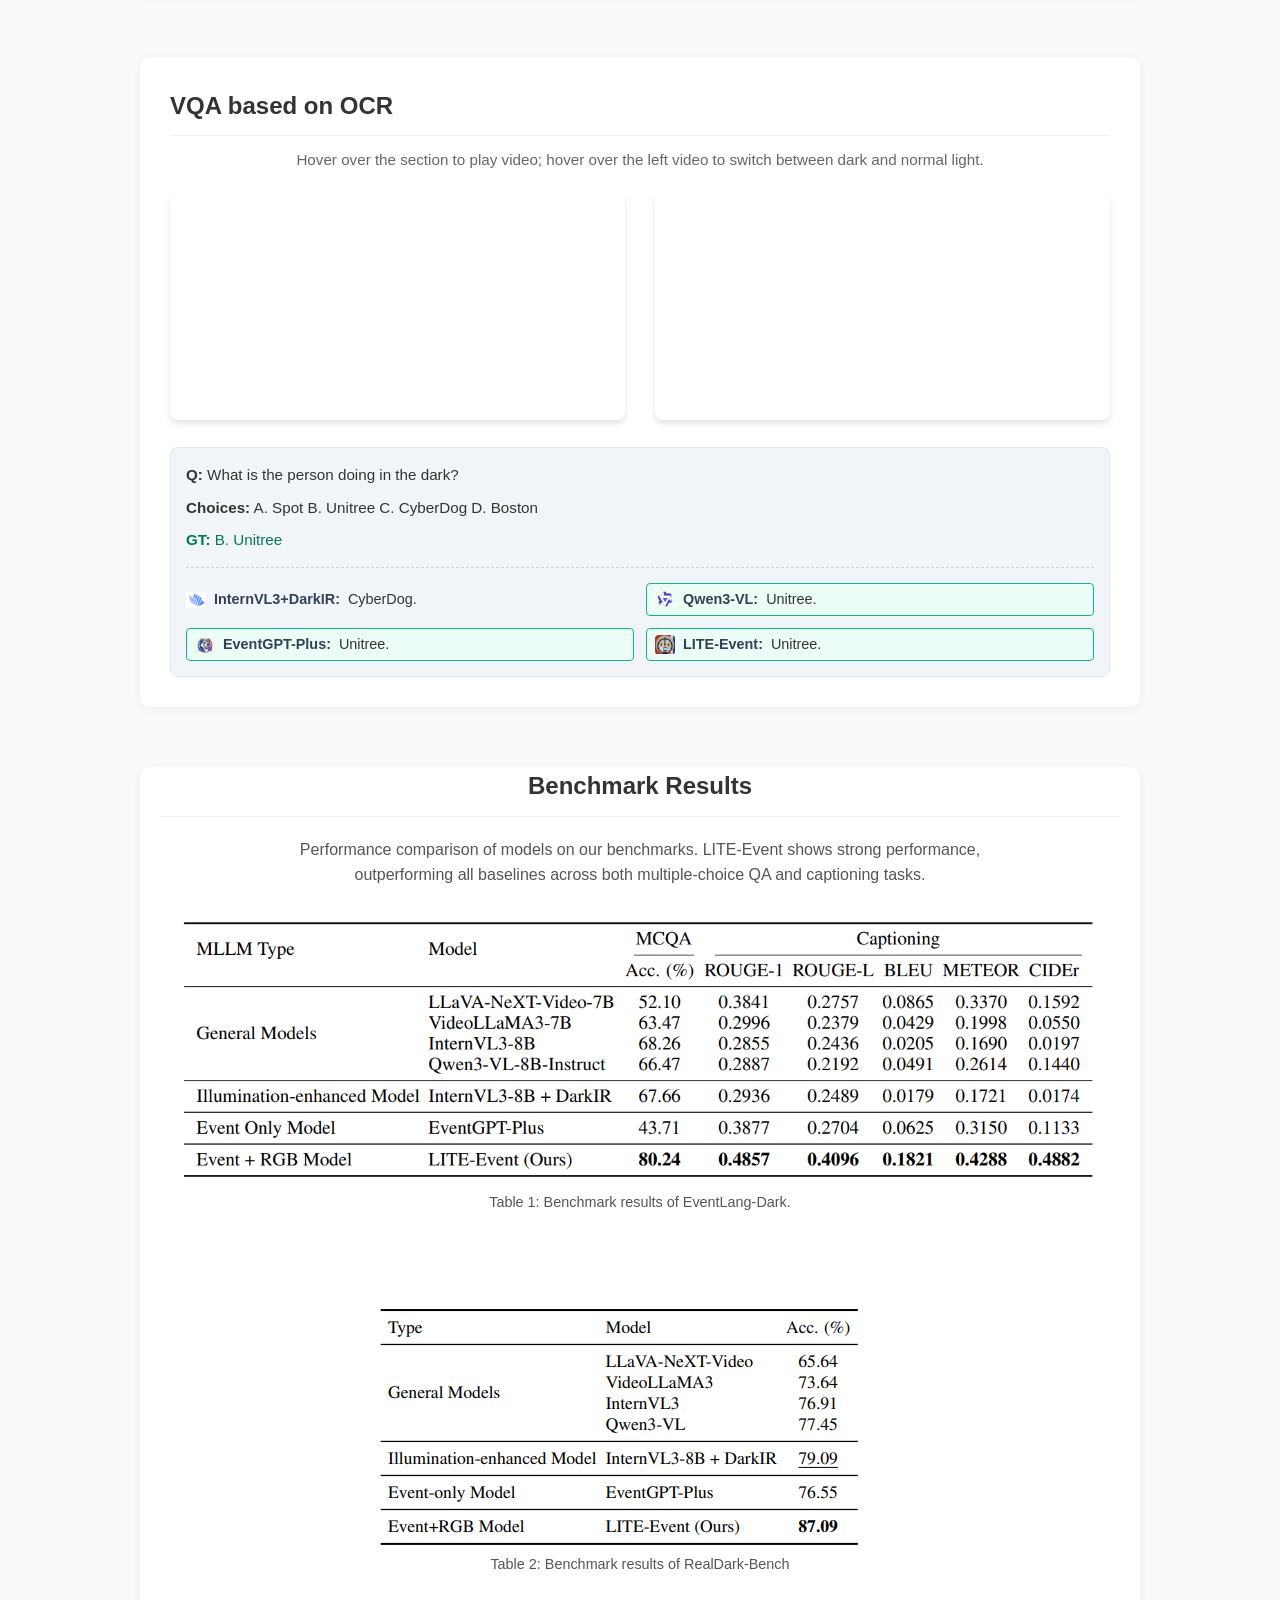
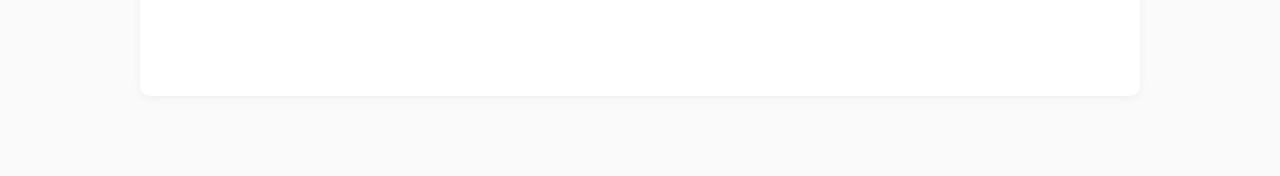
==== commit 59178e02: "added video hints back again" ====
--- a/docs/index.html
+++ b/docs/index.html
@@ -45,6 +45,9 @@
         <!-- SECTION 1 (With QA Pair Added) -->
         <section class="video-section">
             <h2>VQA based on spatial properties</h2>
+            <p class="video-hint">
+                Hover over the section to play video; hover over the left video to switch between dark and normal light.
+            </p>
             
             <div class="video-grid-2">
                 <div class="video-wrapper hover-switch-container">
@@ -89,6 +92,9 @@
 
         <section class="video-section">
             <h2>VQA based on visibility properties</h2>
+            <p class="video-hint">
+                Hover over the section to play video; hover over the left video to switch between dark and normal light.
+            </p>
             
             <div class="video-grid-2">
                 <div class="video-wrapper hover-switch-container">
@@ -133,6 +139,9 @@
 
         <section class="video-section">
             <h2>VQA based on counting</h2>
+            <p class="video-hint">
+                Hover over the section to play video; hover over the left video to switch between dark and normal light.
+            </p>
             
             <div class="video-grid-2">
                 <div class="video-wrapper hover-switch-container">
@@ -177,6 +186,9 @@
 
         <section class="video-section">
             <h2>VQA based on OCR</h2>
+            <p class="video-hint">
+                Hover over the section to play video; hover over the left video to switch between dark and normal light.
+            </p>
             
             <div class="video-grid-2">
                 <div class="video-wrapper hover-switch-container">
@@ -237,6 +249,7 @@
                     Table 2: Benchmark results of RealDark-Bench
             </p>
         </div>
+    </section>
 
 
     <script src="app.js"></script>
--- a/docs/style.css
+++ b/docs/style.css
@@ -193,4 +193,11 @@
     height: auto;
     object-fit: contain;
     margin: 0 auto;
+}
+
+.video-hint {
+    margin: -8px 0 18px 0;
+    font-size: 0.95rem;
+    color: #666;
+    text-align: center;
 }
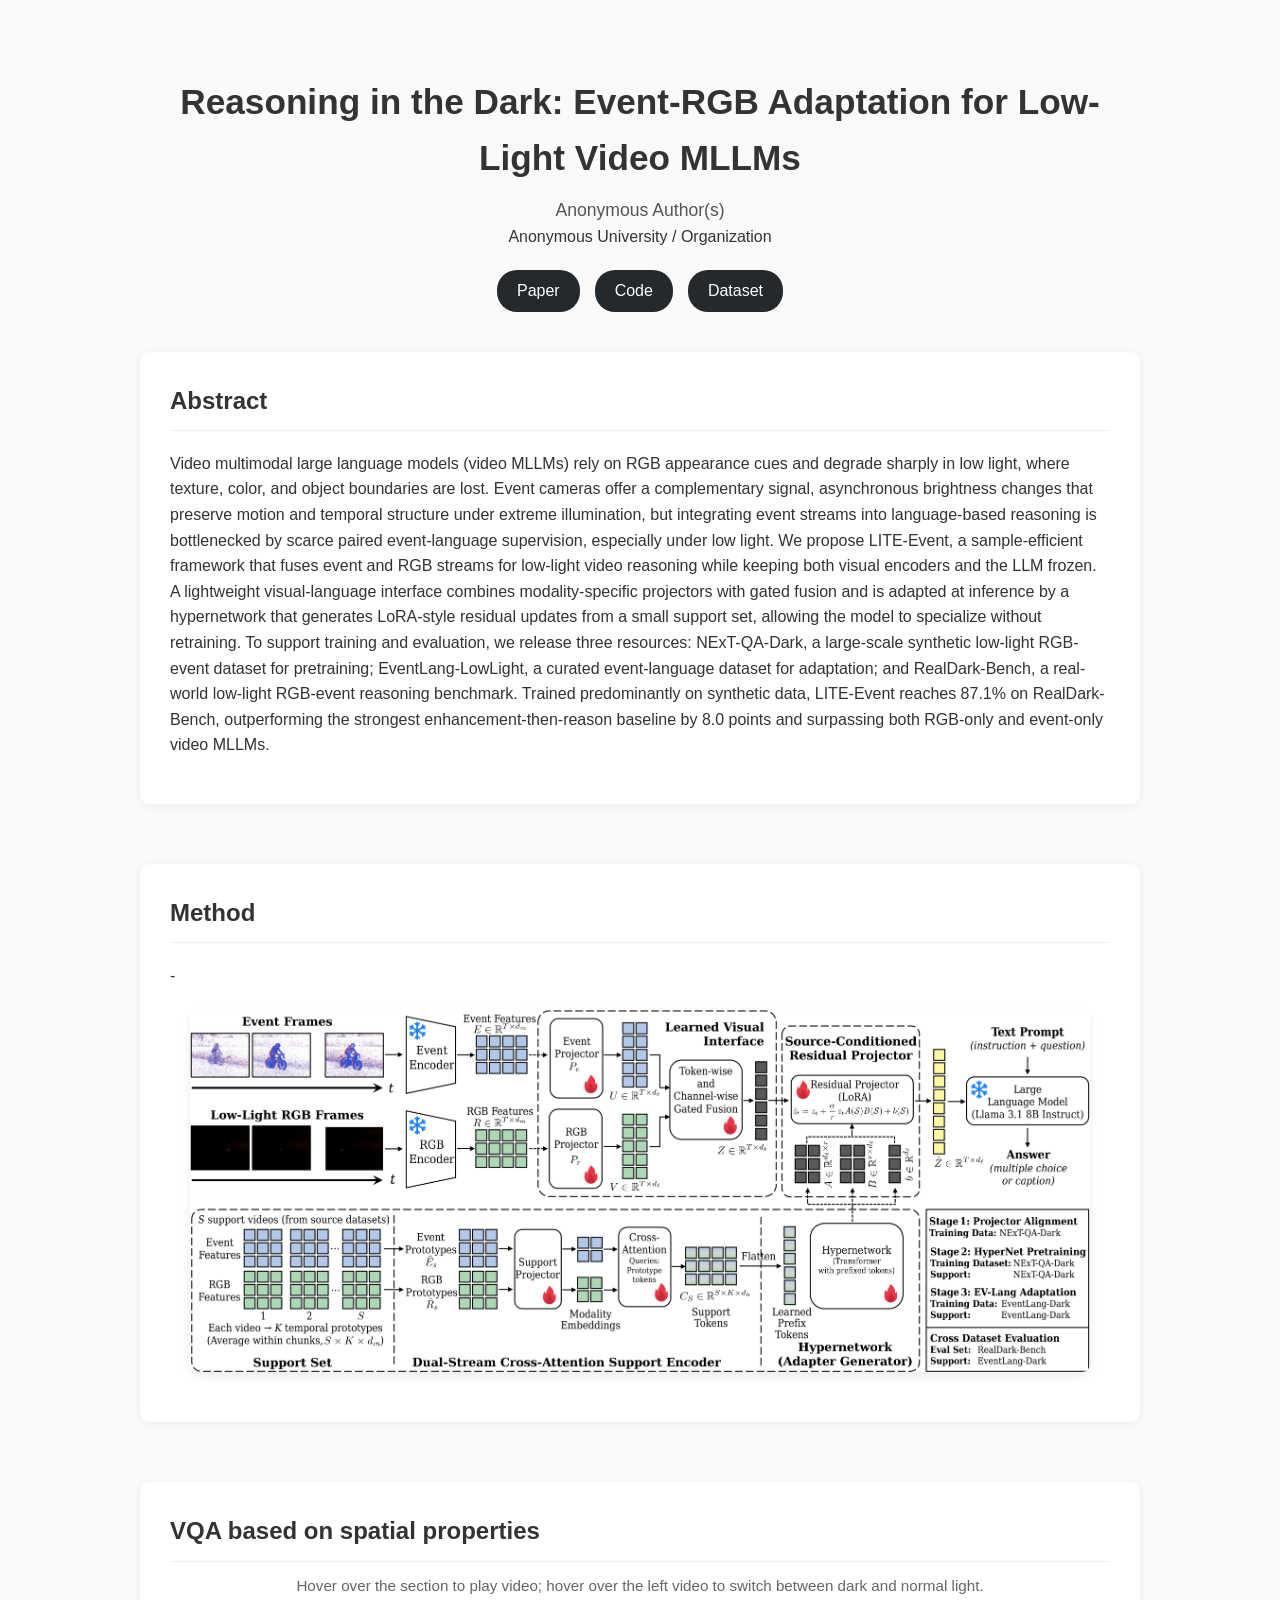
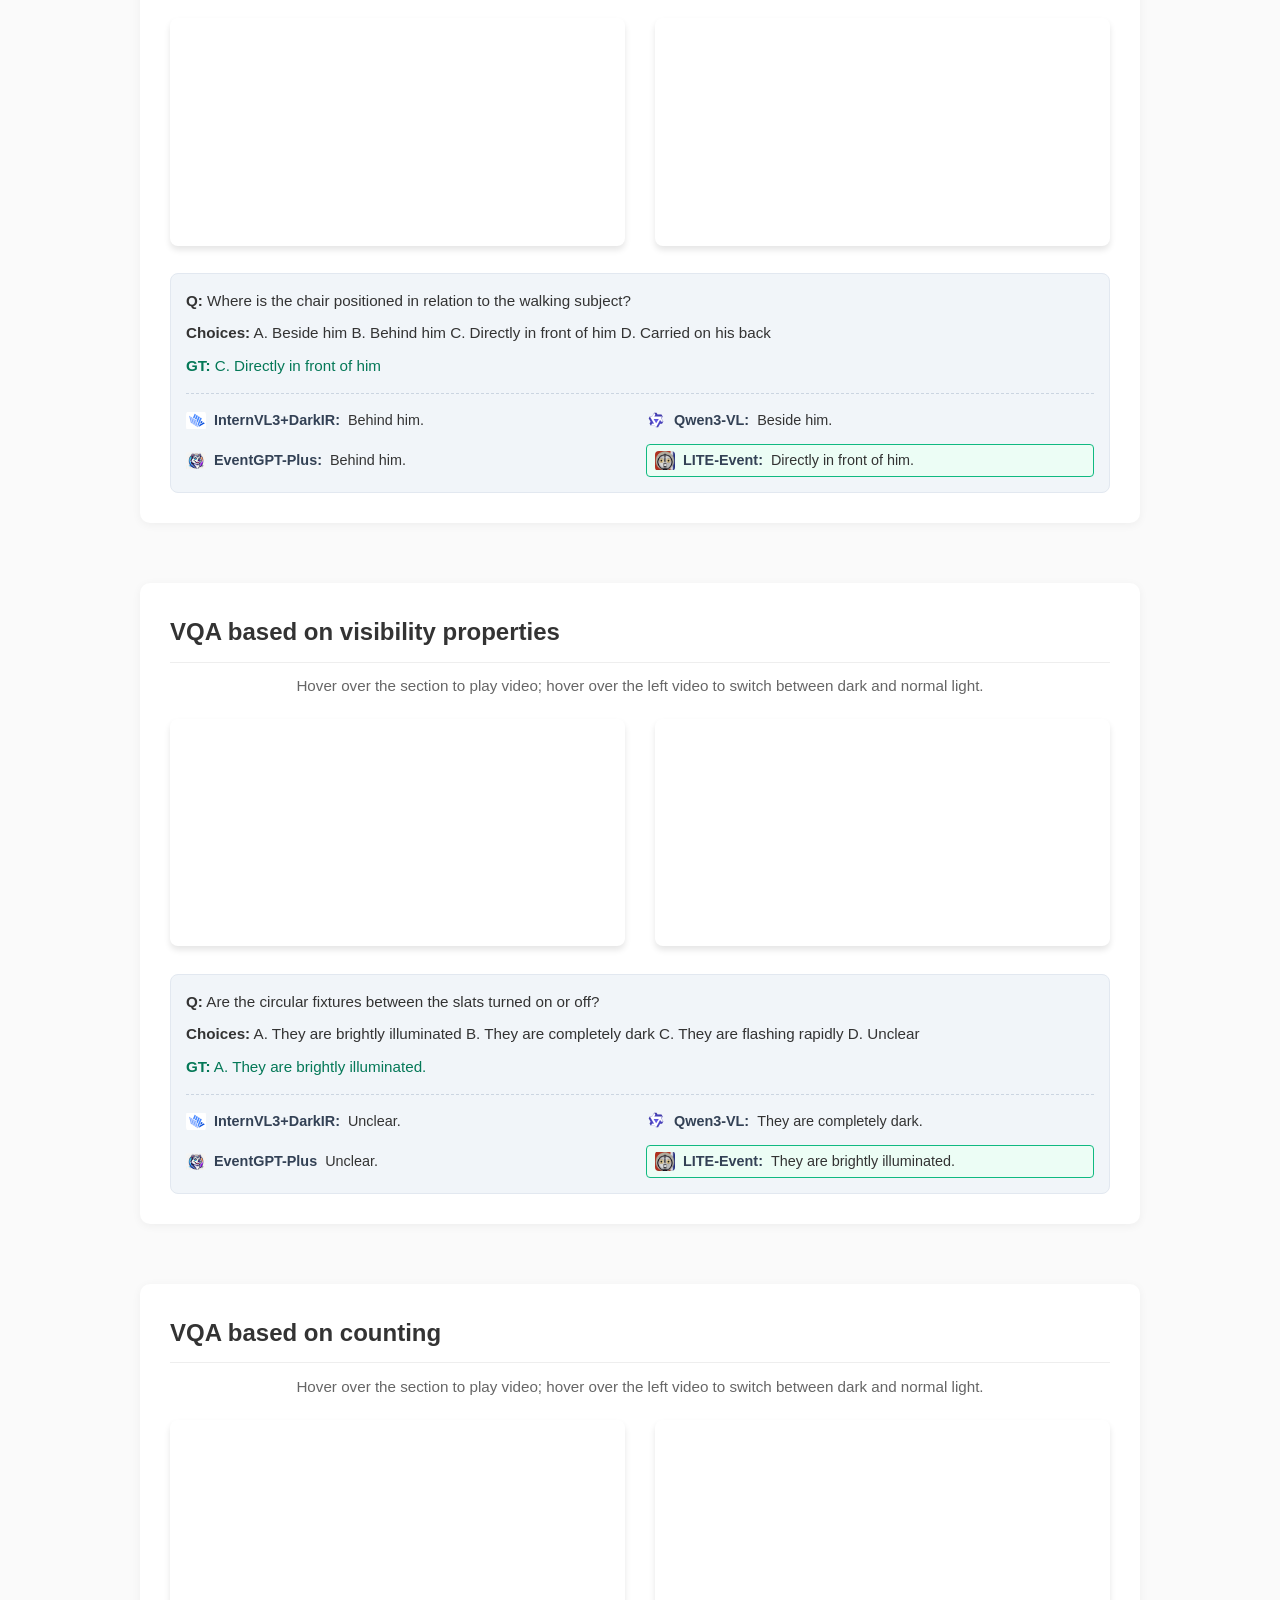
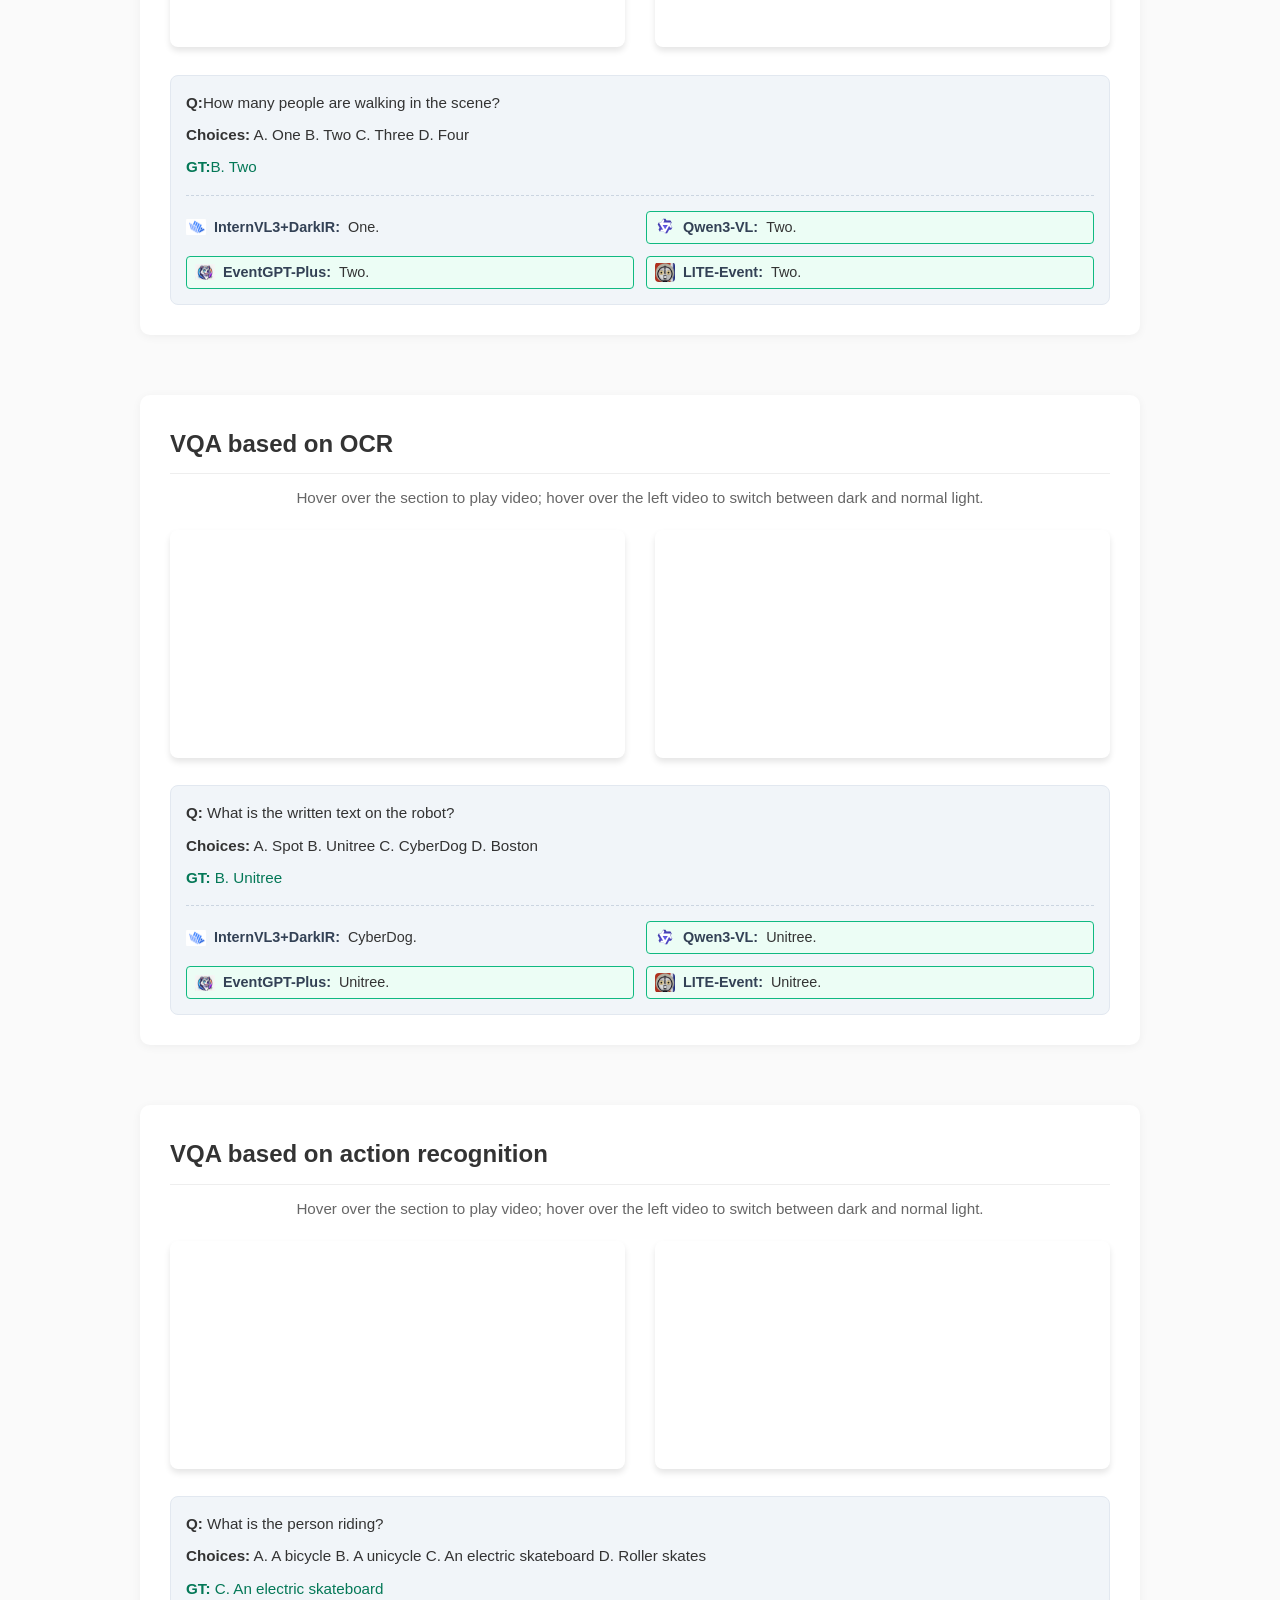
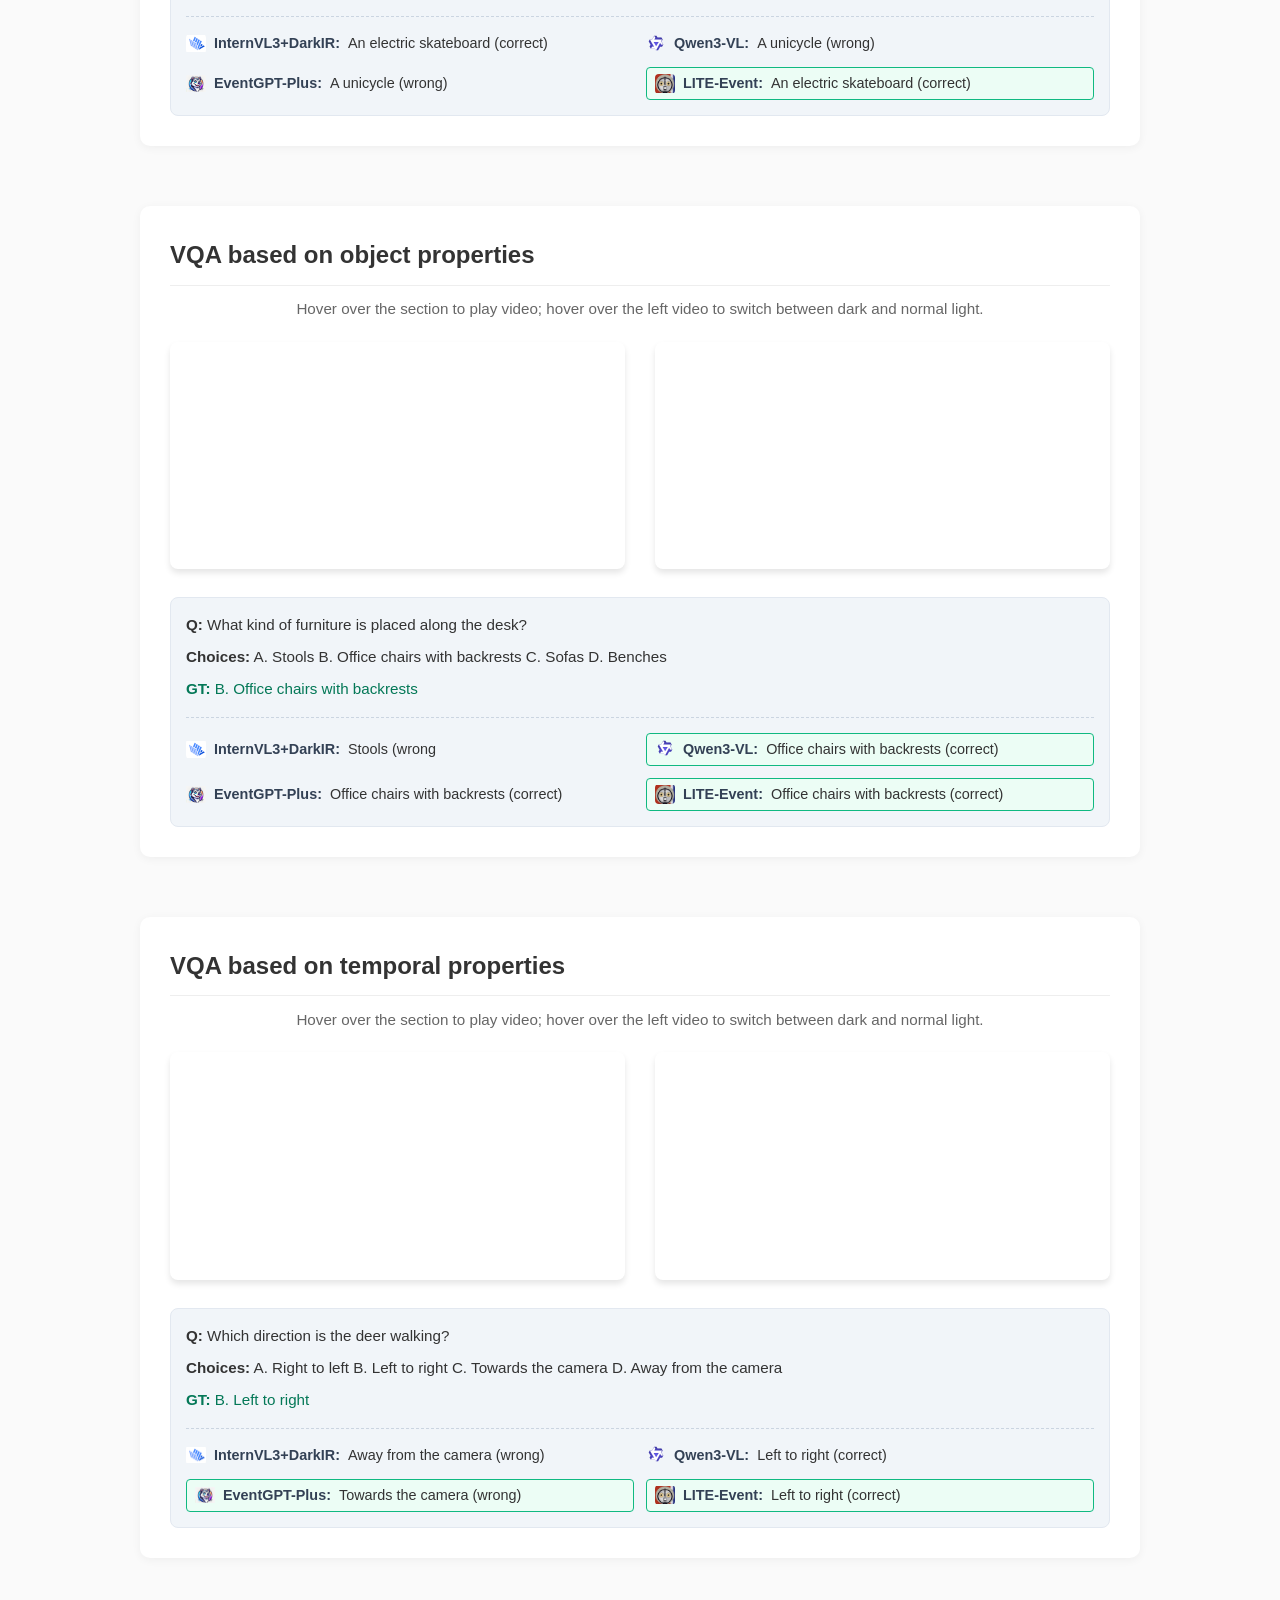
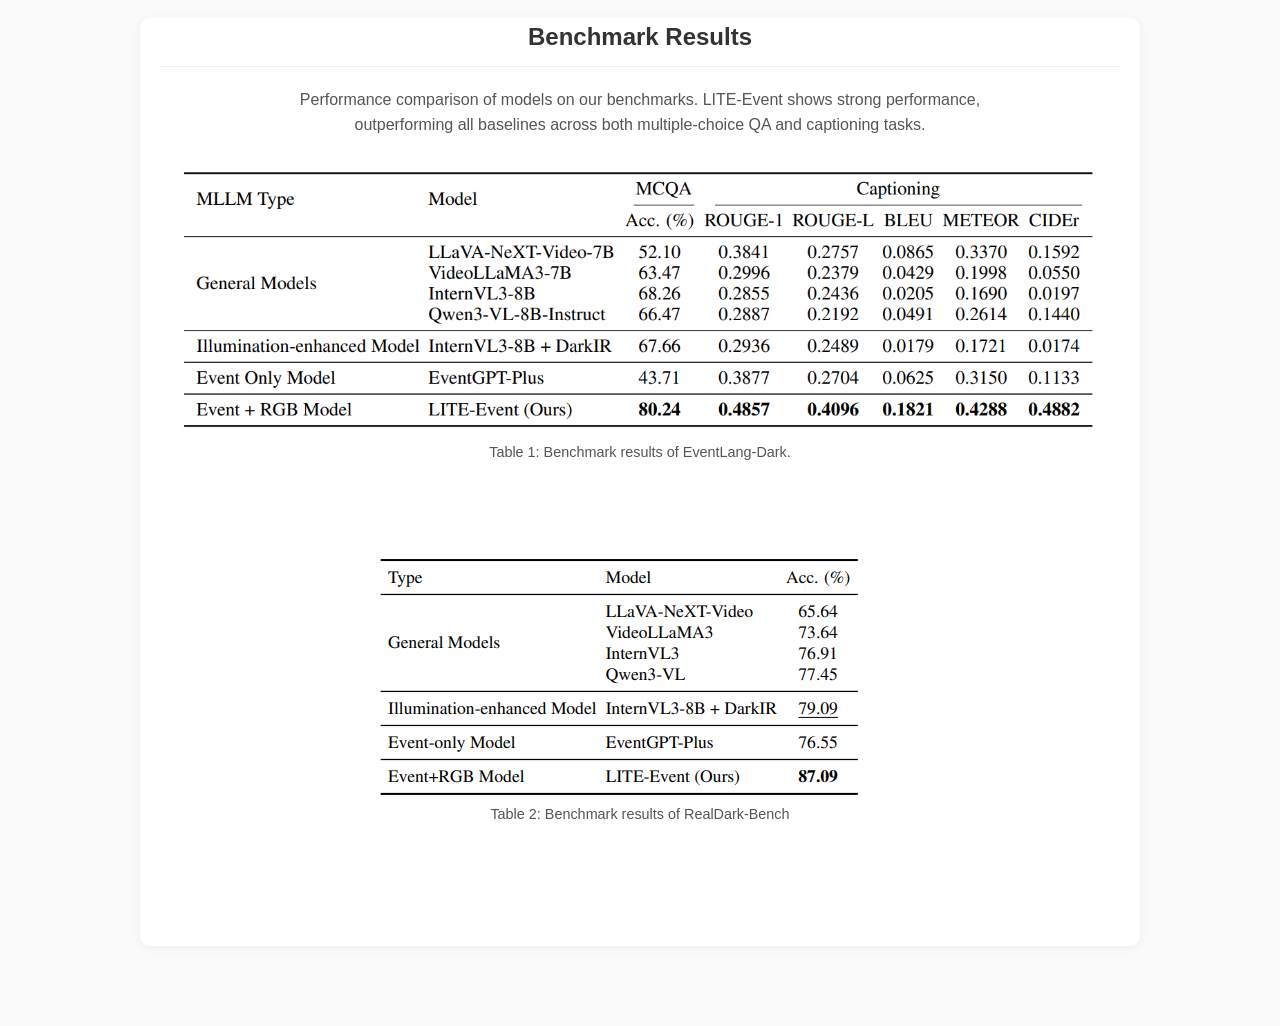
==== commit 452dca17: "Update index.html" ====
--- a/docs/index.html
+++ b/docs/index.html
@@ -12,7 +12,7 @@
     <header>
         <h1>Reasoning in the Dark: Event-RGB Adaptation for Low-Light Video MLLMs</h1>
         <div class="authors">
-            <span class="author">Anonymous Author(s)
+            <span class="author">Anonymous Author(s)</span>
         </div>
         <div class="affiliations">
             <span>Anonymous University / Organization</span>
@@ -42,7 +42,7 @@
 
     <!-- SECTION 1 -->
     <div class="sections-container">
-        <!-- SECTION 1 (With QA Pair Added) -->
+        <!-- Spatial Properties -->
         <section class="video-section">
             <h2>VQA based on spatial properties</h2>
             <p class="video-hint">
@@ -59,7 +59,6 @@
                 </div>
             </div>
 
-            <!-- NEW: QA PAIR & MODEL RESULTS -->
             <div class="qa-container">
                 <p class="qa-text"><strong>Q:</strong> Where is the chair positioned in relation to the walking subject?</p>
                 <p class="qa-text"><strong>Choices:</strong>   A. Beside him B. Behind him C. Directly in front of him D. Carried on his back</p>
@@ -90,6 +89,7 @@
             </div>
         </section>
 
+        <!-- Visibility Properties -->
         <section class="video-section">
             <h2>VQA based on visibility properties</h2>
             <p class="video-hint">
@@ -106,29 +106,24 @@
                 </div>
             </div>
 
-            <!-- 1 -->
             <div class="qa-container">
                 <p class="qa-text"><strong>Q:</strong> Are the circular fixtures between the slats turned on or off?</p>
                 <p class="qa-text"><strong>Choices:</strong>   A. They are brightly illuminated B. They are completely dark C. They are flashing rapidly D. Unclear</p>
                 <p class="qa-text gt"><strong>GT:</strong> A. They are brightly illuminated.</p>
                 
                 <div class="model-results">
-                    <!-- Model 1 -->
                     <div class="model-item">
                         <img src="logo_internvl3_darkir.png" alt="Model 1 Logo" class="model-logo">
                         <span class="model-name">InternVL3+DarkIR:</span> Unclear.
                     </div>
-                    <!-- Model 2 -->
                     <div class="model-item">
                         <img src="logo_qwen3_vl.png" alt="Model 2 Logo" class="model-logo">
                         <span class="model-name">Qwen3-VL:</span> They are completely dark.
                     </div>
-                    <!-- Model 3 -->
                     <div class="model-item">
                         <img src="logo_eventgpt_plus.png" alt="Model 3 Logo" class="model-logo">
                         <span class="model-name">EventGPT-Plus</span> Unclear.
                     </div>
-                    <!-- Model 4 (Your Model) -->
                     <div class="model-item highlight-model">
                         <img src="logo_lite_event.png" alt="LITE-Event Logo" class="model-logo">
                         <span class="model-name">LITE-Event:</span> They are brightly illuminated.
@@ -137,6 +132,7 @@
             </div>
         </section>
 
+        <!-- Counting -->
         <section class="video-section">
             <h2>VQA based on counting</h2>
             <p class="video-hint">
@@ -153,29 +149,24 @@
                 </div>
             </div>
 
-            <!-- NEW: QA PAIR & MODEL RESULTS -->
             <div class="qa-container">
                 <p class="qa-text"><strong>Q:</strong>How many people are walking in the scene? </p>
                 <p class="qa-text"><strong>Choices:</strong> A. One B. Two C. Three D. Four </p>
                 <p class="qa-text gt"><strong>GT:</strong>B. Two</p>
                 
                 <div class="model-results">
-                    <!-- Model 1 -->
                     <div class="model-item">
                         <img src="logo_internvl3_darkir.png" alt="Model 1 Logo" class="model-logo">
                         <span class="model-name">InternVL3+DarkIR:</span> One.
                     </div>
-                    <!-- Model 2 -->
-                    <div class="model-item highlight-model">
-                        <img src="logo_qwen3_vl.png" alt="Model 2 Logo" class="model-logo">
-                        <span class="model-name">Qwen3-VL</span> Two.
-                    </div>
-                    <!-- Model 3 -->
+                    <div class="model-item highlight-model">
+                        <img src="logo_qwen3_vl.png" alt="Model 2 Logo" class="model-logo">
+                        <span class="model-name">Qwen3-VL:</span> Two.
+                    </div>
                     <div class="model-item highlight-model">
                         <img src="logo_eventgpt_plus.png" alt="Model 3 Logo" class="model-logo">
                         <span class="model-name">EventGPT-Plus:</span> Two.
                     </div>
-                    <!-- Model 4 (Your Model) -->
                     <div class="model-item highlight-model">
                         <img src="logo_lite_event.png" alt="LITE-Event Logo" class="model-logo">
                         <span class="model-name">LITE-Event:</span> Two.
@@ -184,6 +175,7 @@
             </div>
         </section>
 
+        <!-- OCR -->
         <section class="video-section">
             <h2>VQA based on OCR</h2>
             <p class="video-hint">
@@ -200,37 +192,168 @@
                 </div>
             </div>
 
-            <!-- NEW: QA PAIR & MODEL RESULTS -->
-            <div class="qa-container">
-                <p class="qa-text"><strong>Q:</strong> What is the person doing in the dark?</p>
+            <div class="qa-container">
+                <p class="qa-text"><strong>Q:</strong> What is the written text on the robot?</p>
                 <p class="qa-text"><strong>Choices:</strong>  A. Spot B. Unitree C. CyberDog D. Boston</p>
                 <p class="qa-text gt"><strong>GT:</strong> B. Unitree </p>
                 
                 <div class="model-results">
+                    <div class="model-item">
+                        <img src="logo_internvl3_darkir.png" alt="Model 1 Logo" class="model-logo">
+                        <span class="model-name">InternVL3+DarkIR:</span> CyberDog.
+                    </div>
+                    <div class="model-item highlight-model">
+                        <img src="logo_qwen3_vl.png" alt="Model 2 Logo" class="model-logo">
+                        <span class="model-name">Qwen3-VL:</span> Unitree.
+                    </div>
+                    <div class="model-item highlight-model">
+                        <img src="logo_eventgpt_plus.png" alt="Model 3 Logo" class="model-logo">
+                        <span class="model-name">EventGPT-Plus:</span> Unitree.
+                    </div>
+                    <div class="model-item highlight-model">
+                        <img src="logo_lite_event.png" alt="LITE-Event Logo" class="model-logo">
+                        <span class="model-name">LITE-Event:</span> Unitree.
+                    </div>
+                </div>
+            </div>
+        </section>
+
+        <!-- Action Recognition -->
+        <section class="video-section">
+            <h2>VQA based on action recognition</h2>
+            <p class="video-hint">
+                Hover over the section to play video; hover over the left video to switch between dark and normal light.
+            </p>
+            
+            <div class="video-grid-2">
+                <div class="video-wrapper hover-switch-container">
+                    <video class="base-vid" loop muted playsinline src="action_low_light.mp4"></video>
+                    <video class="hover-vid" loop muted playsinline src="action_normal_light.mp4"></video>
+                </div>
+                <div class="video-wrapper">
+                    <video class="standard-vid" loop muted playsinline src="action_event_polarity.mp4"></video>
+                </div>
+            </div>
+
+            <div class="qa-container">
+                <p class="qa-text"><strong>Q:</strong> What is the person riding?</p>
+                <p class="qa-text"><strong>Choices:</strong>    A. A bicycle B. A unicycle C. An electric skateboard D. Roller skates</p>
+                <p class="qa-text gt"><strong>GT:</strong> C. An electric skateboard </p>
+                
+                <div class="model-results">
+                    <div class="model-item">
+                        <img src="logo_internvl3_darkir.png" alt="Model 1 Logo" class="model-logo">
+                        <span class="model-name">InternVL3+DarkIR:</span> An electric skateboard (correct)
+                    </div>
+                    <div class="model-item">
+                        <img src="logo_qwen3_vl.png" alt="Model 2 Logo" class="model-logo">
+                        <span class="model-name">Qwen3-VL:</span> A unicycle (wrong)
+                    </div>
+                    <div class="model-item">
+                        <img src="logo_eventgpt_plus.png" alt="Model 3 Logo" class="model-logo">
+                        <span class="model-name">EventGPT-Plus:</span> A unicycle (wrong)
+                    </div>
+                    <div class="model-item highlight-model">
+                        <img src="logo_lite_event.png" alt="LITE-Event Logo" class="model-logo">
+                        <span class="model-name">LITE-Event:</span> An electric skateboard (correct)
+                    </div>
+                </div>
+            </div>
+        </section>
+
+        <!-- Object Interaction -->
+        <section class="video-section">
+            <h2>VQA based on object properties</h2>
+            <p class="video-hint">
+                Hover over the section to play video; hover over the left video to switch between dark and normal light.
+            </p>
+            
+            <div class="video-grid-2">
+                <div class="video-wrapper hover-switch-container">
+                    <video class="base-vid" loop muted playsinline src="object_low_light.mp4"></video>
+                    <video class="hover-vid" loop muted playsinline src="object_normal_light.mp4"></video>
+                </div>
+                <div class="video-wrapper">
+                    <video class="standard-vid" loop muted playsinline src="object_event_polarity.mp4"></video>
+                </div>
+            </div>
+
+            <div class="qa-container">
+                <p class="qa-text"><strong>Q:</strong> What kind of furniture is placed along the desk?</p>
+                <p class="qa-text"><strong>Choices:</strong>    A. Stools B. Office chairs with backrests C. Sofas D. Benches</p>
+                <p class="qa-text gt"><strong>GT:</strong> B. Office chairs with backrests </p>
+                
+                <div class="model-results">
+                    <div class="model-item">
+                        <img src="logo_internvl3_darkir.png" alt="Model 1 Logo" class="model-logo">
+                        <span class="model-name">InternVL3+DarkIR:</span> Stools (wrong
+                    </div>
+                    <div class="model-item highlight-model">
+                        <img src="logo_qwen3_vl.png" alt="Model 2 Logo" class="model-logo">
+                        <span class="model-name">Qwen3-VL:</span> Office chairs with backrests (correct)
+                    </div>
+                    <div class="model-item">
+                        <img src="logo_eventgpt_plus.png" alt="Model 3 Logo" class="model-logo">
+                        <span class="model-name">EventGPT-Plus:</span> Office chairs with backrests (correct)
+                    </div>
+                    <div class="model-item highlight-model">
+                        <img src="logo_lite_event.png" alt="LITE-Event Logo" class="model-logo">
+                        <span class="model-name">LITE-Event:</span> Office chairs with backrests (correct)
+                    </div>
+                </div>
+            </div>
+        </section>
+
+        <!-- NEW: Temporal Reasoning -->
+        <section class="video-section">
+            <h2>VQA based on temporal properties </h2>
+            <p class="video-hint">
+                Hover over the section to play video; hover over the left video to switch between dark and normal light.
+            </p>
+            
+            <div class="video-grid-2">
+                <div class="video-wrapper hover-switch-container">
+                    <video class="base-vid" loop muted playsinline src="temporal_low_light.mp4"></video>
+                    <video class="hover-vid" loop muted playsinline src="temporal_normal_light.mp4"></video>
+                </div>
+                <div class="video-wrapper">
+                    <video class="standard-vid" loop muted playsinline src="temporal_event_polarity.mp4"></video>
+                </div>
+            </div>
+
+            <!-- QA PAIR & MODEL RESULTS -->
+            <div class="qa-container">
+                <p class="qa-text"><strong>Q:</strong> Which direction is the deer walking?</p>
+                <p class="qa-text"><strong>Choices:</strong>   A. Right to left B. Left to right C. Towards the camera D. Away from the camera</p>
+                <p class="qa-text gt"><strong>GT:</strong> B. Left to right</p>
+                
+                <div class="model-results">
                     <!-- Model 1 -->
                     <div class="model-item">
                         <img src="logo_internvl3_darkir.png" alt="Model 1 Logo" class="model-logo">
-                        <span class="model-name">InternVL3+DarkIR:</span> CyberDog.
+                        <span class="model-name">InternVL3+DarkIR:</span> Away from the camera (wrong)
                     </div>
                     <!-- Model 2 -->
-                    <div class="model-item highlight-model">
-                        <img src="logo_qwen3_vl.png" alt="Model 2 Logo" class="model-logo">
-                        <span class="model-name">Qwen3-VL:</span> Unitree.
+                    <div class="model-item">
+                        <img src="logo_qwen3_vl.png" alt="Model 2 Logo" class="model-logo">
+                        <span class="model-name">Qwen3-VL:</span> Left to right (correct)
                     </div>
                     <!-- Model 3 -->
                     <div class="model-item highlight-model">
                         <img src="logo_eventgpt_plus.png" alt="Model 3 Logo" class="model-logo">
-                        <span class="model-name">EventGPT-Plus:</span> Unitree.
+                        <span class="model-name">EventGPT-Plus:</span> Towards the camera (wrong)
                     </div>
                     <!-- Model 4 (Your Model) -->
                     <div class="model-item highlight-model">
                         <img src="logo_lite_event.png" alt="LITE-Event Logo" class="model-logo">
-                        <span class="model-name">LITE-Event:</span> Unitree.
-                    </div>
-                </div>
-            </div>
-        </section>
+                        <span class="model-name">LITE-Event:</span> Left to right (correct)
+                    </div>
+                </div>
+            </div>
+        </section>
+
     </div>
+    
     <section class="benchmark-section">
         <h2>Benchmark Results</h2>
         <p>
@@ -251,7 +374,6 @@
         </div>
     </section>
 
-
     <script src="app.js"></script>
 </body>
-</html>+</html>
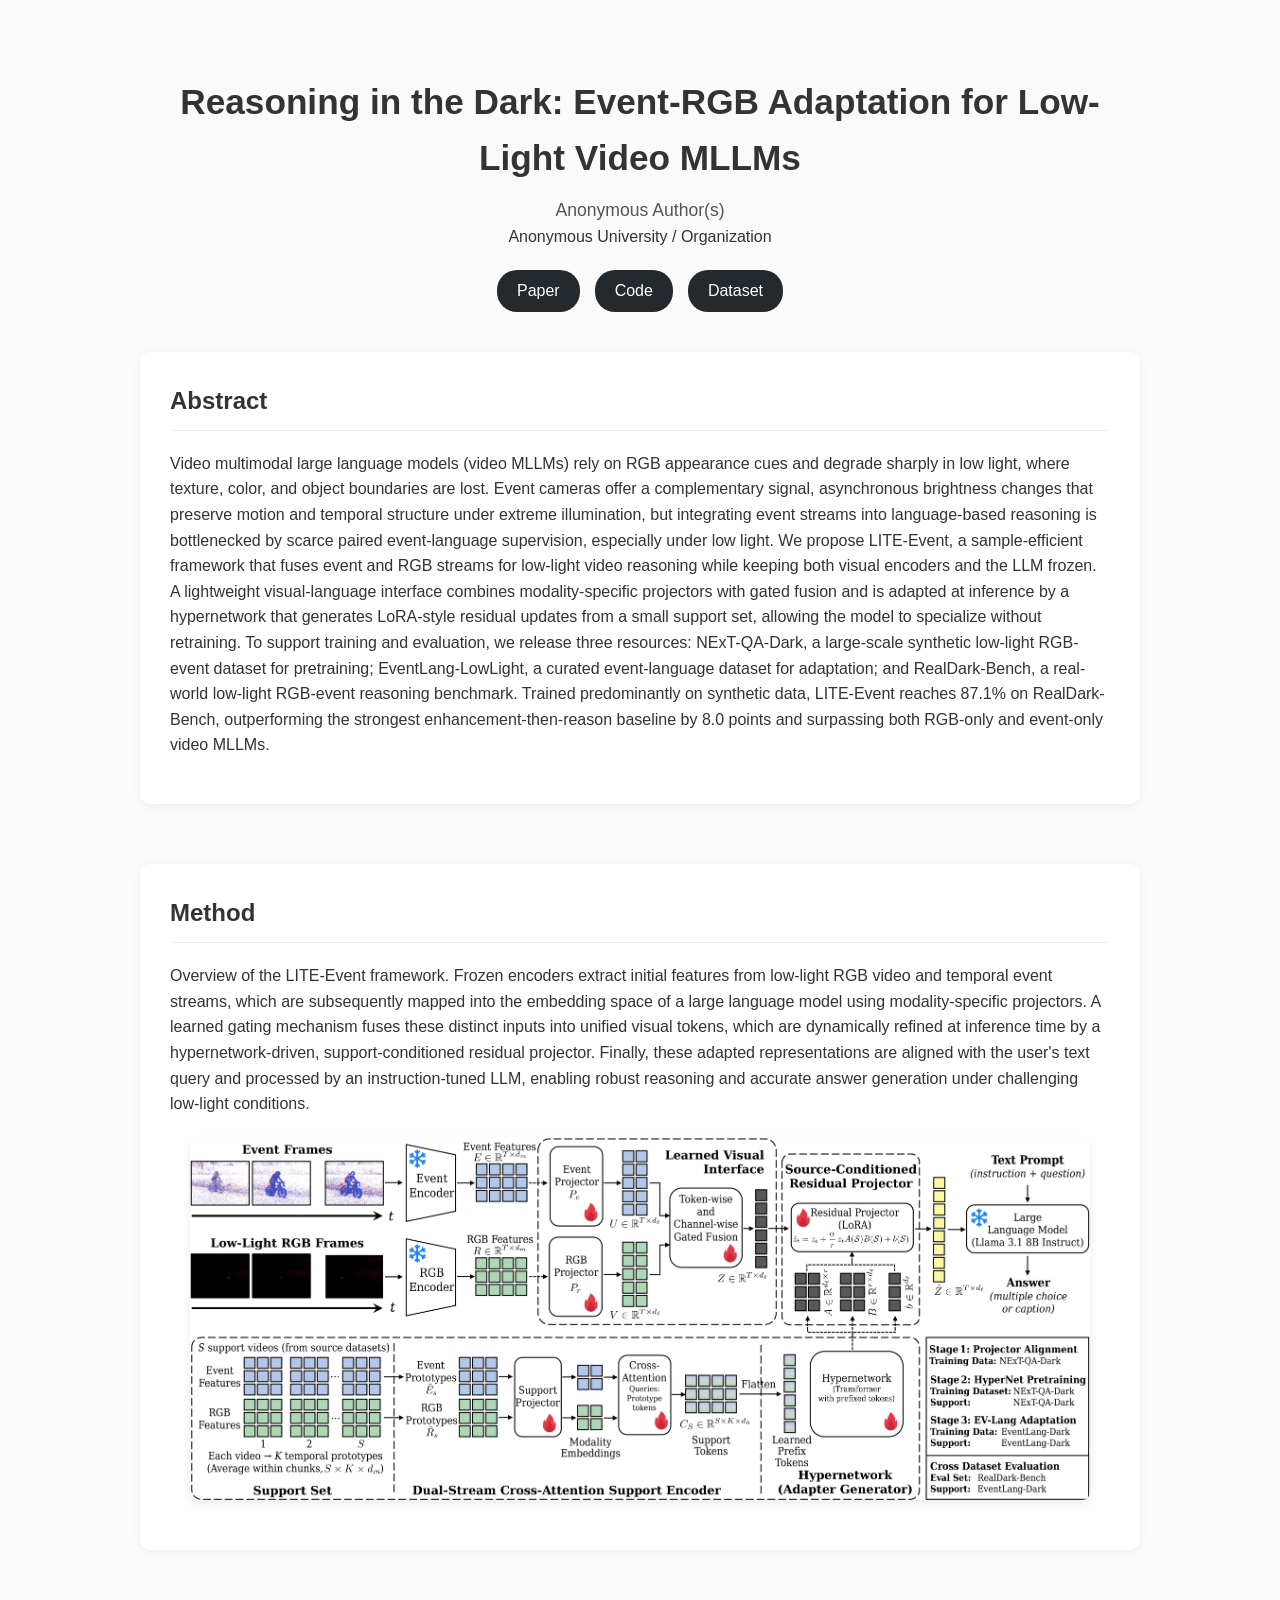
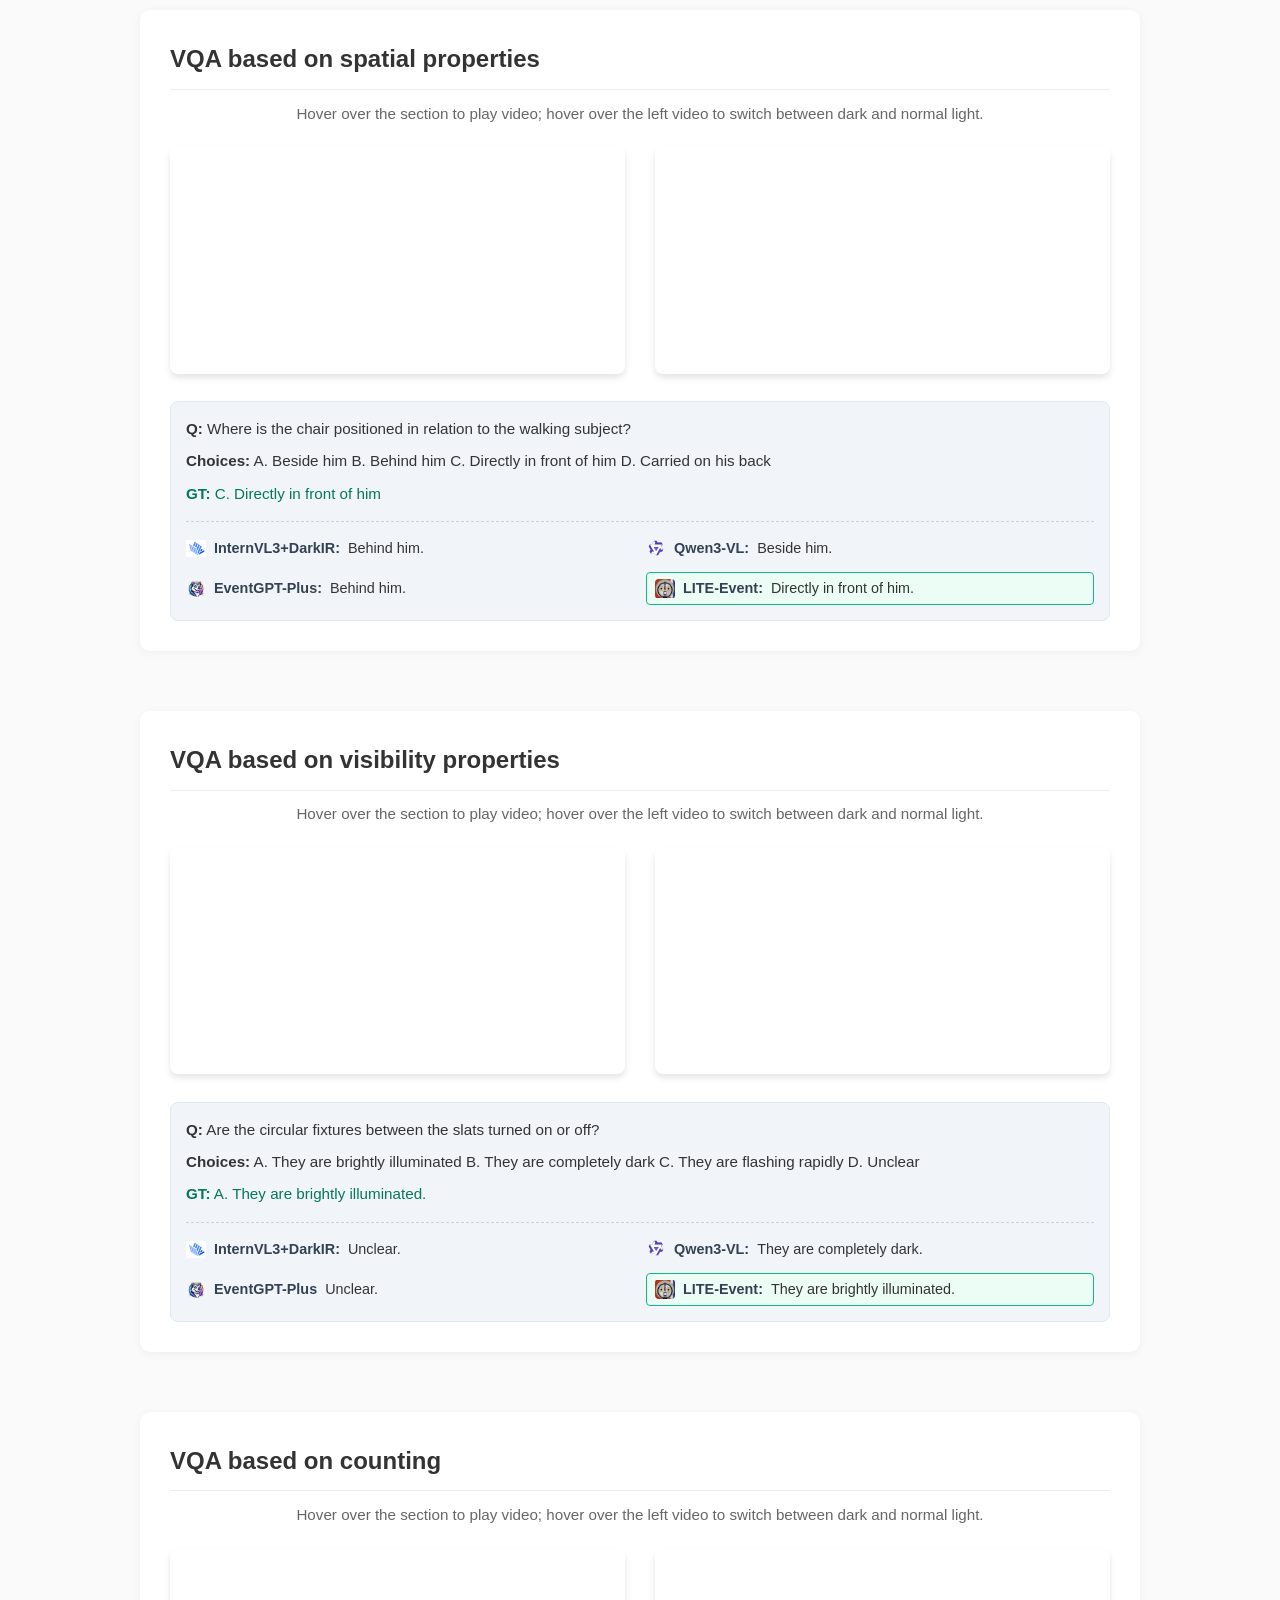
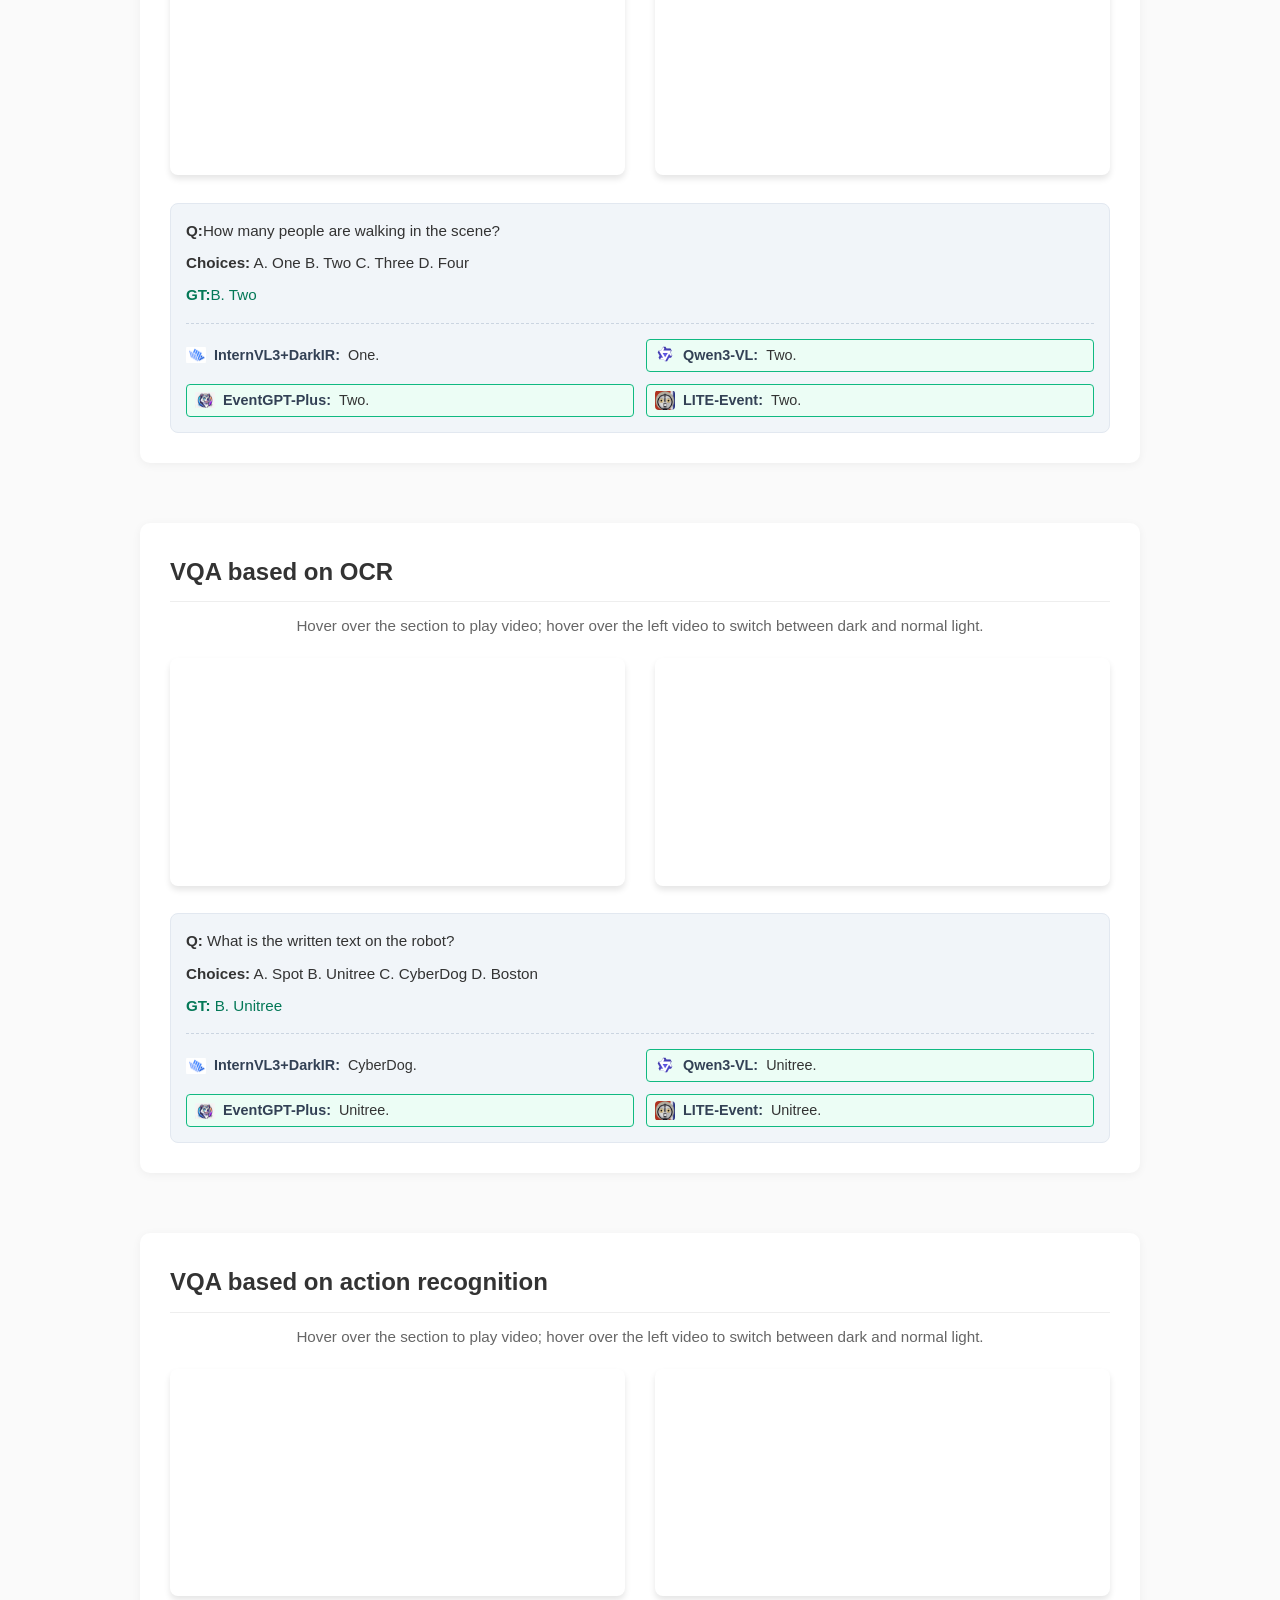
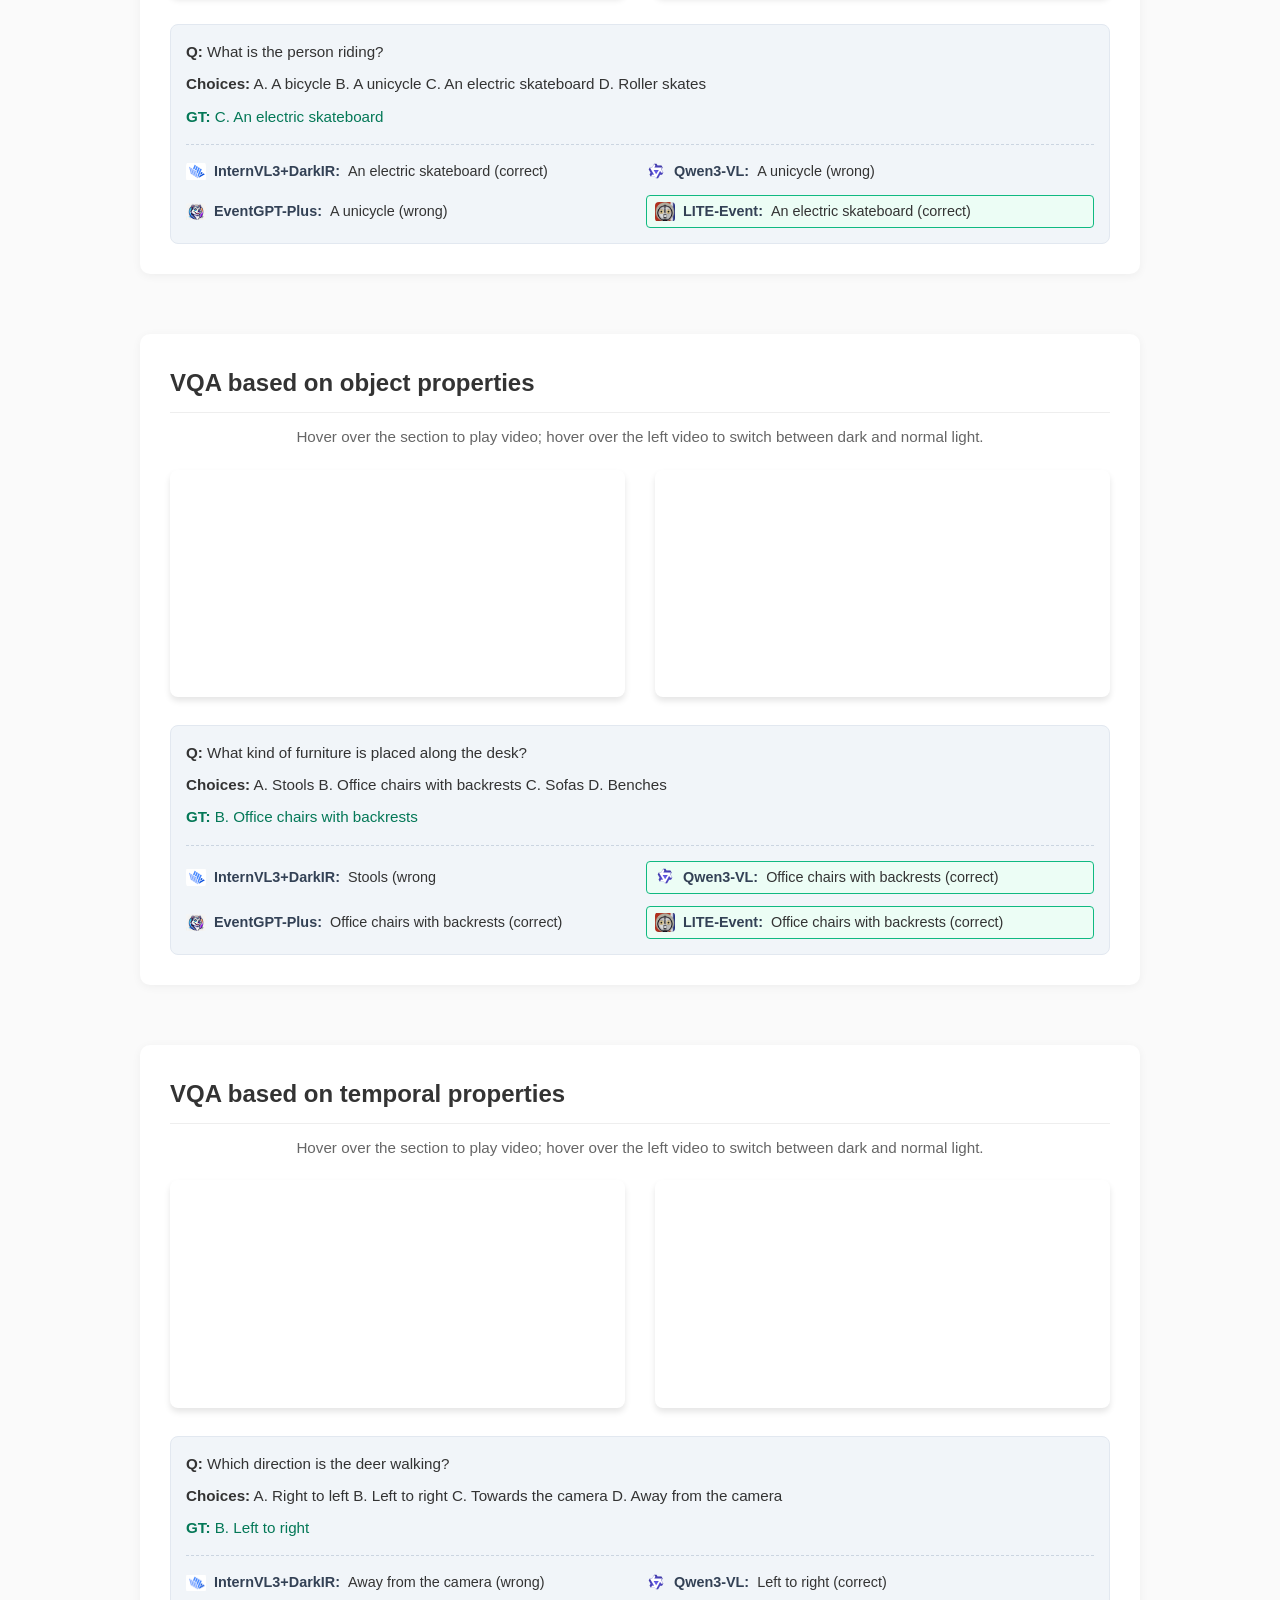
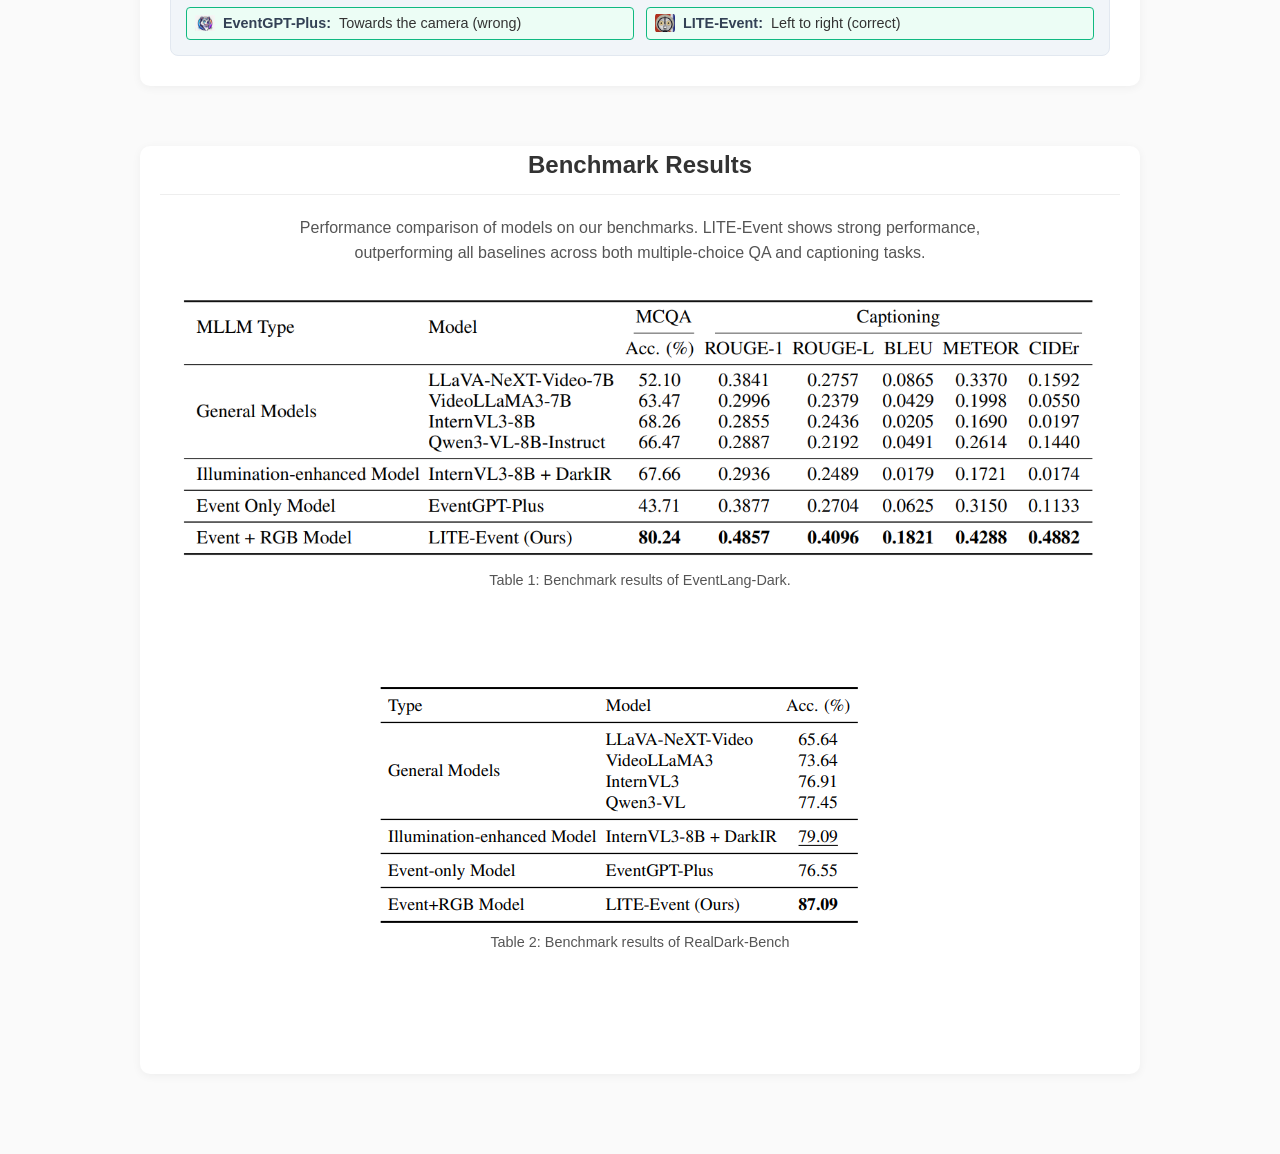
==== commit 36107ae5: "Update index.html" ====
--- a/docs/index.html
+++ b/docs/index.html
@@ -35,7 +35,7 @@
     <!-- METHOD SECTION -->
     <section class="method-section">
         <h2>Method</h2>
-        <p>-</p>
+        <p>Overview of the LITE-Event framework. Frozen encoders extract initial features from low-light RGB video and temporal event streams, which are subsequently mapped into the embedding space of a large language model using modality-specific projectors. A learned gating mechanism fuses these distinct inputs into unified visual tokens, which are dynamically refined at inference time by a hypernetwork-driven, support-conditioned residual projector. Finally, these adapted representations are aligned with the user's text query and processed by an instruction-tuned LLM, enabling robust reasoning and accurate answer generation under challenging low-light conditions.</p>
         <!-- Replace 'method_diagram.png' with your actual image file -->
         <img src="method_diagram.png" alt="Method Architecture Diagram" class="responsive-img">
     </section>
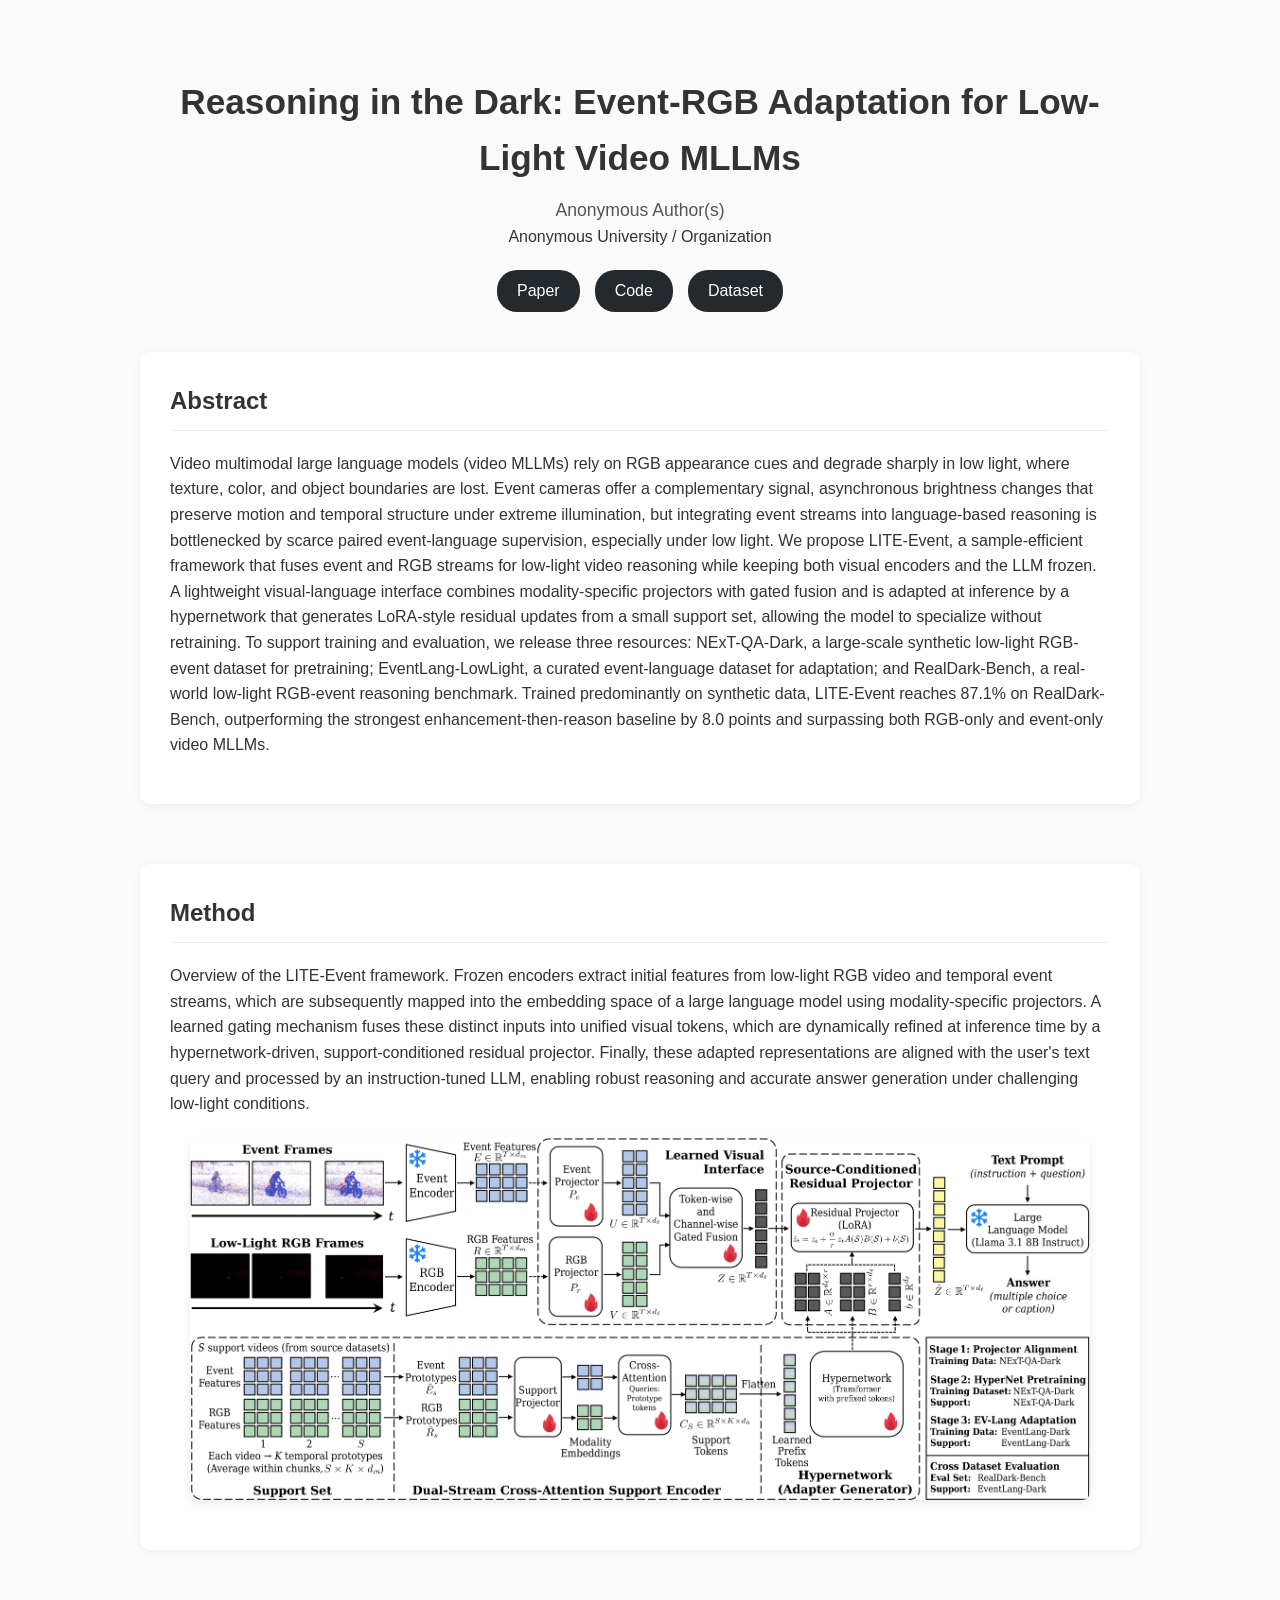
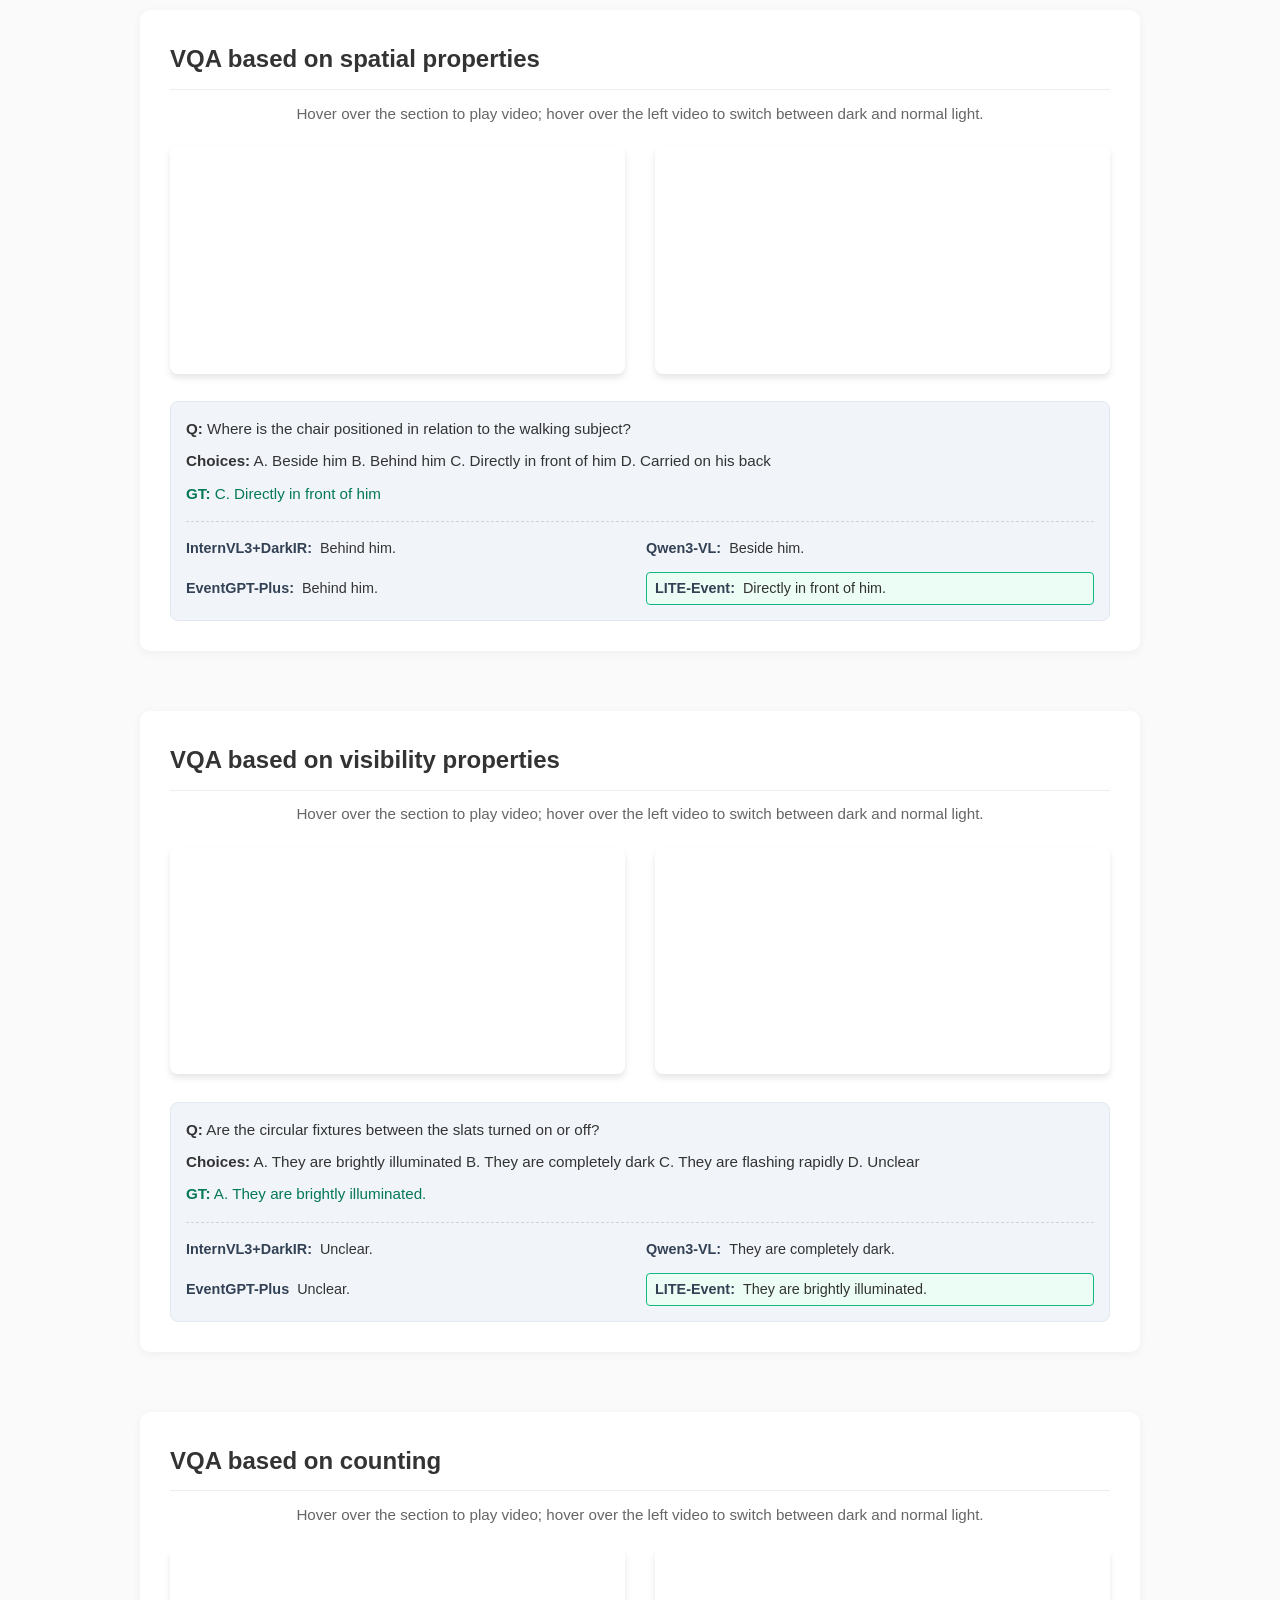
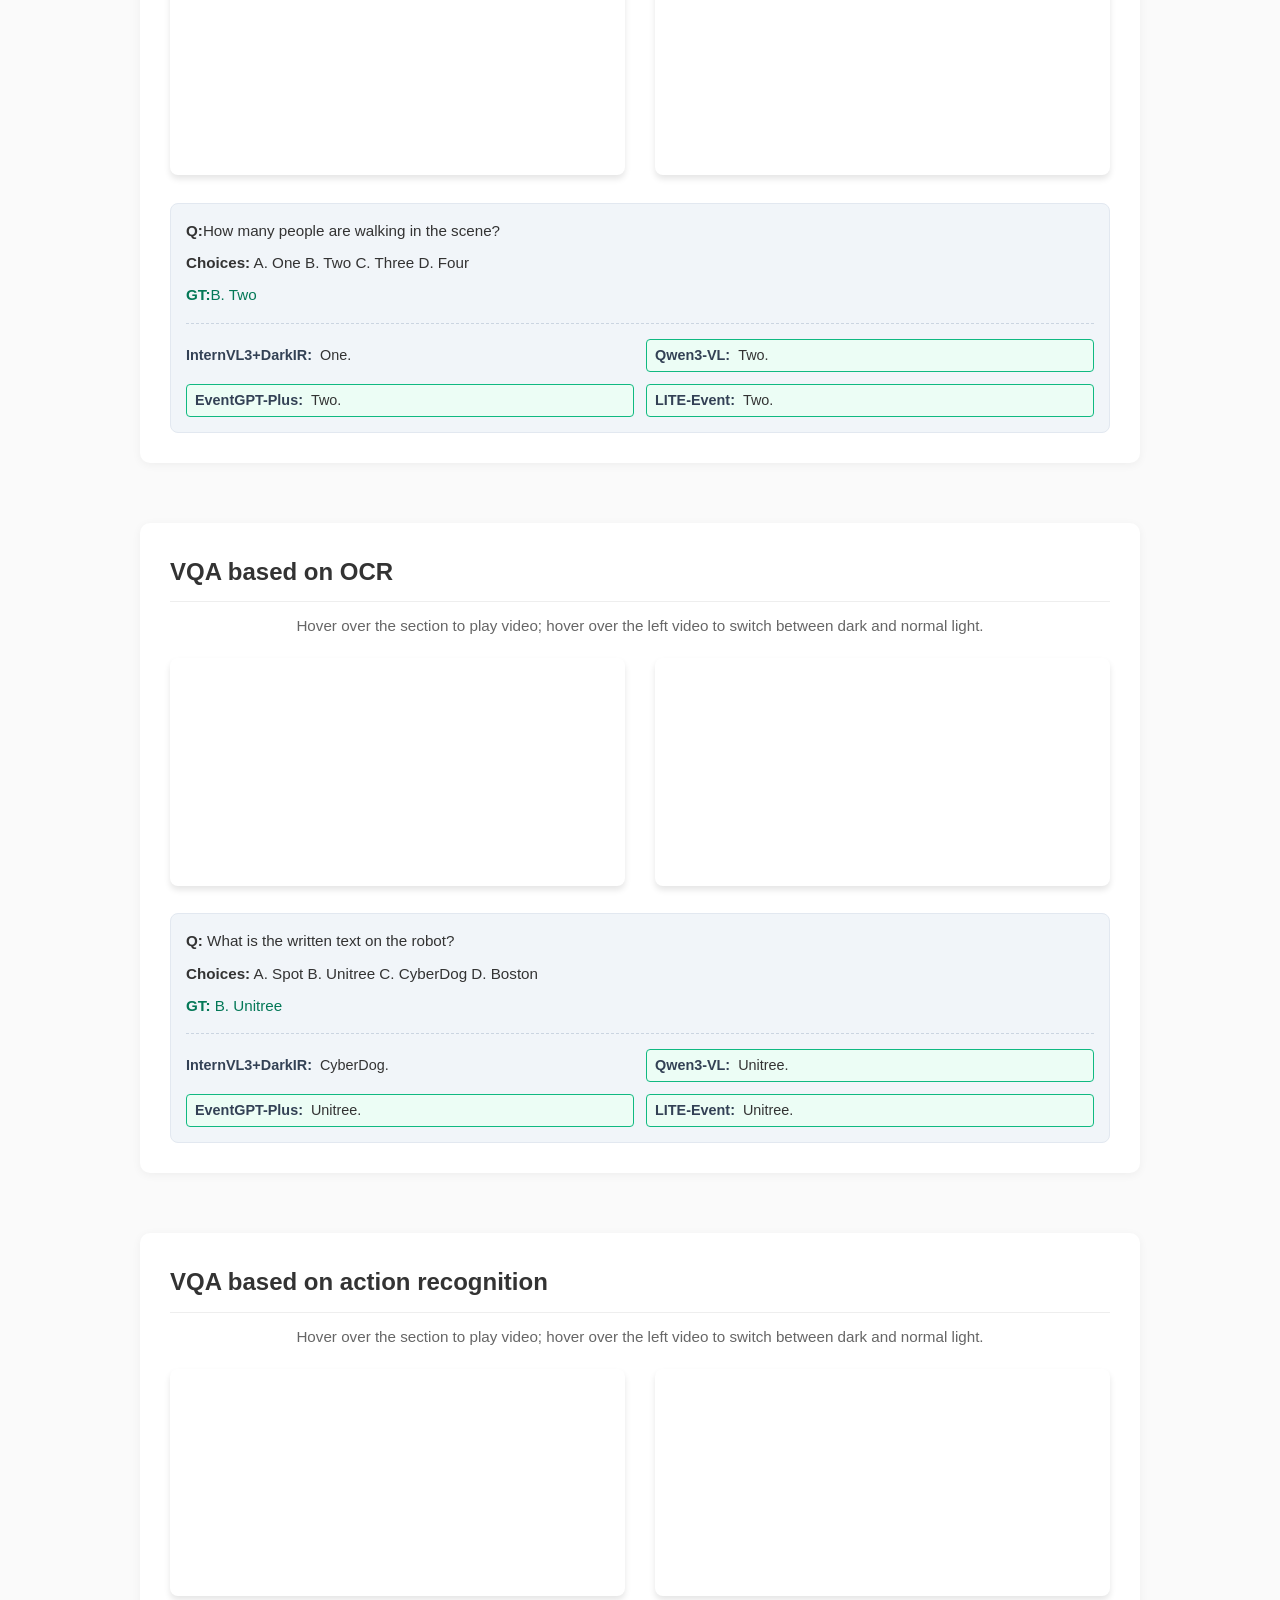
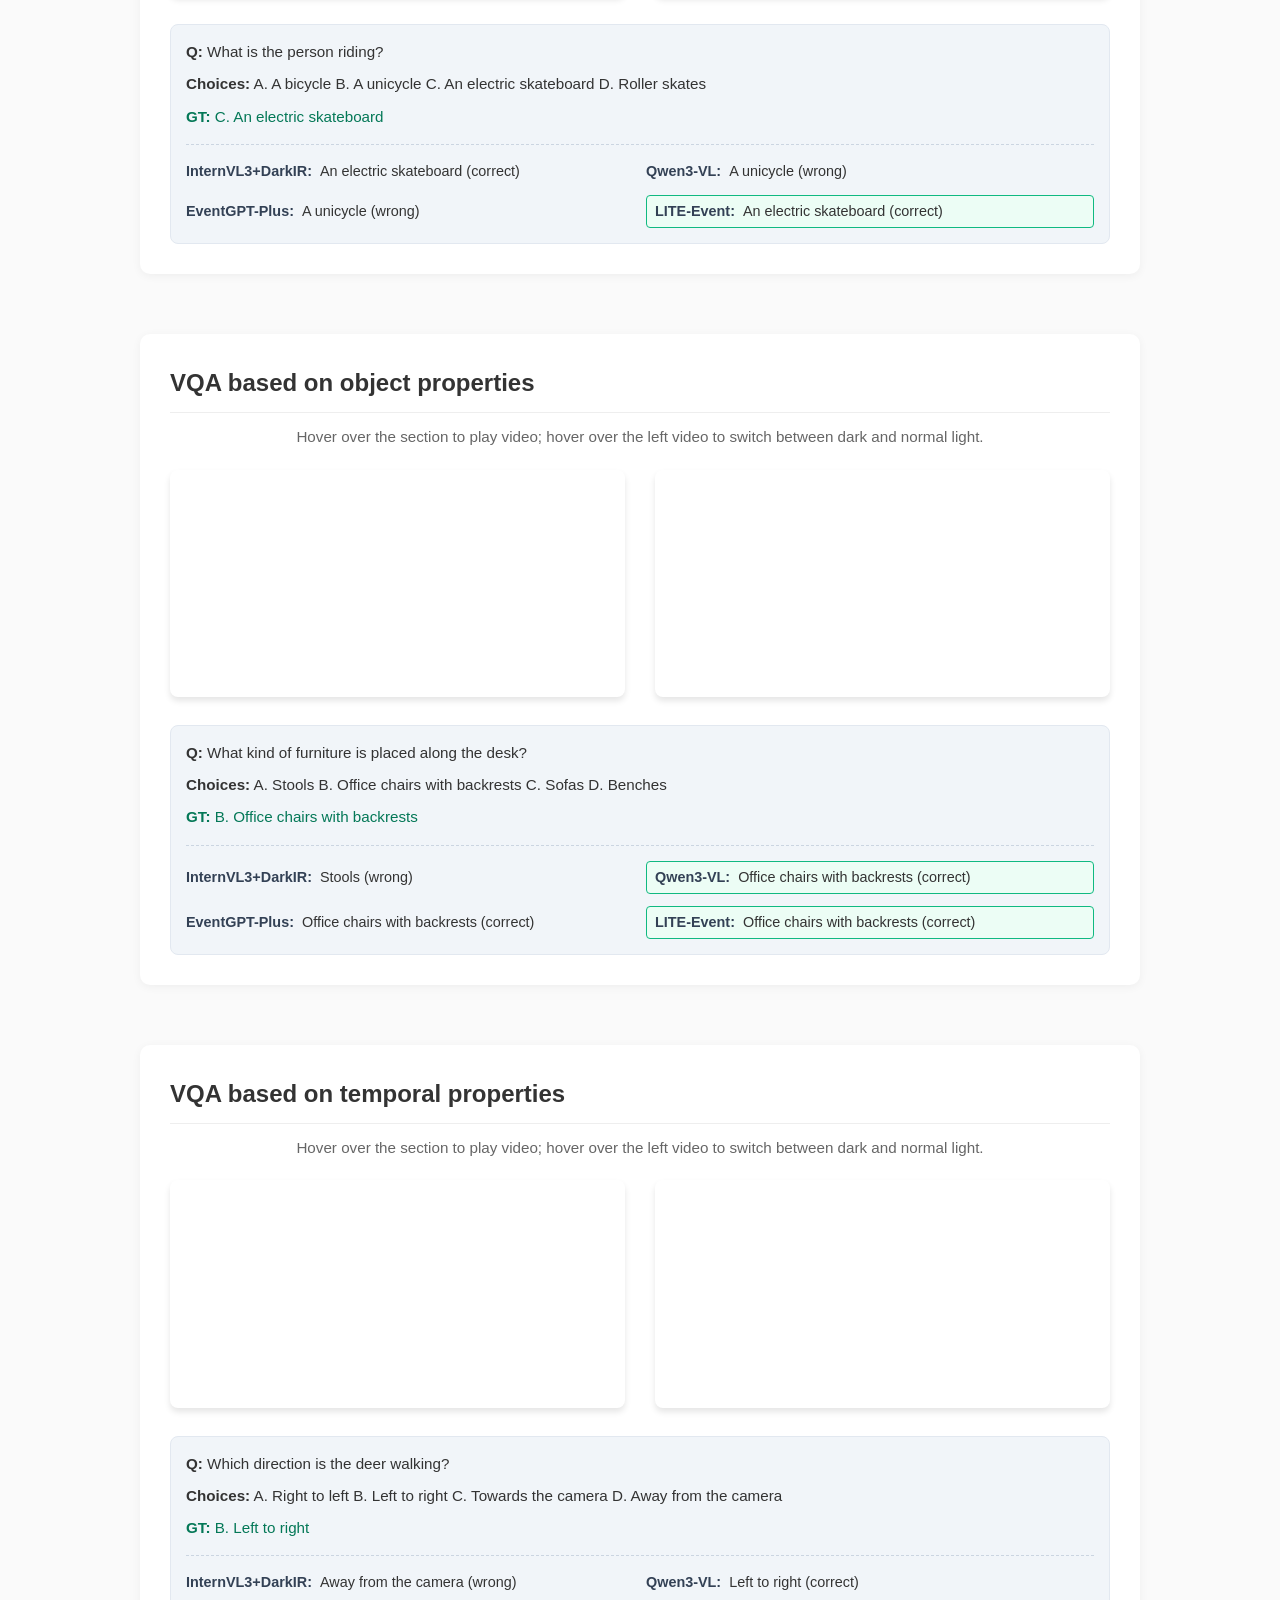
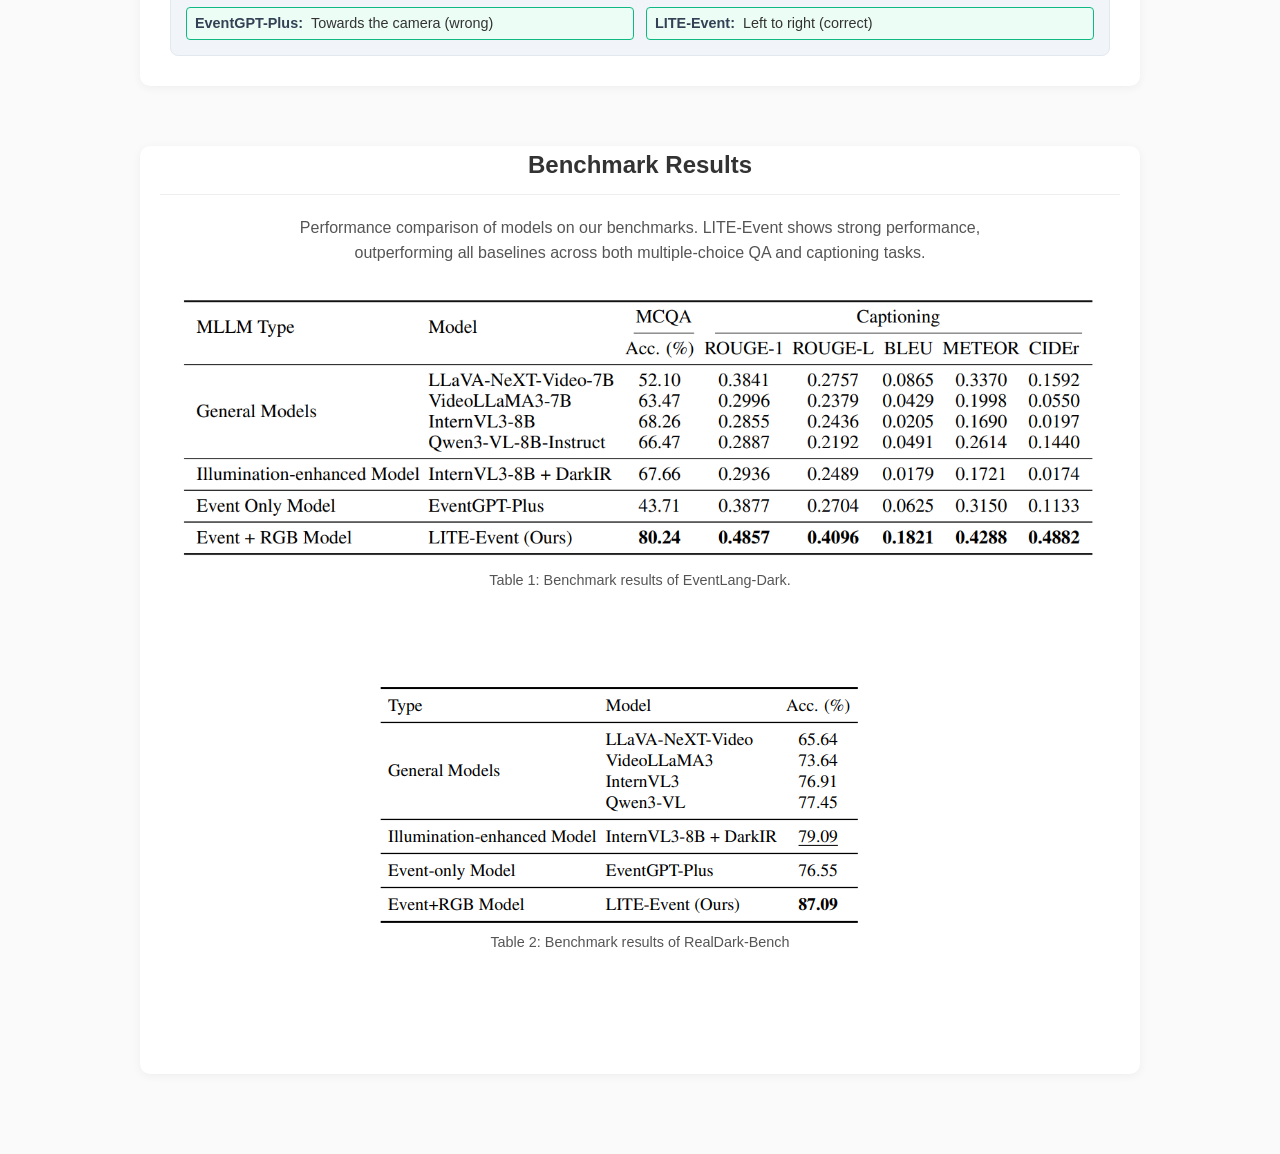
==== commit 94b0c53e: "Update index.html" ====
--- a/docs/index.html
+++ b/docs/index.html
@@ -67,22 +67,18 @@
                 <div class="model-results">
                     <!-- Model 1 -->
                     <div class="model-item">
-                        <img src="logo_internvl3_darkir.png" alt="Model 1 Logo" class="model-logo">
                         <span class="model-name">InternVL3+DarkIR:</span> Behind him.
                     </div>
                     <!-- Model 2 -->
                     <div class="model-item">
-                        <img src="logo_qwen3_vl.png" alt="Model 2 Logo" class="model-logo">
                         <span class="model-name">Qwen3-VL:</span> Beside him.
                     </div>
                     <!-- Model 3 -->
                     <div class="model-item">
-                        <img src="logo_eventgpt_plus.png" alt="Model 3 Logo" class="model-logo">
                         <span class="model-name">EventGPT-Plus:</span> Behind him.
                     </div>
                     <!-- Model 4 (Your Model) -->
                     <div class="model-item highlight-model">
-                        <img src="logo_lite_event.png" alt="LITE-Event Logo" class="model-logo">
                         <span class="model-name">LITE-Event:</span> Directly in front of him.
                     </div>
                 </div>
@@ -113,19 +109,15 @@
                 
                 <div class="model-results">
                     <div class="model-item">
-                        <img src="logo_internvl3_darkir.png" alt="Model 1 Logo" class="model-logo">
                         <span class="model-name">InternVL3+DarkIR:</span> Unclear.
                     </div>
                     <div class="model-item">
-                        <img src="logo_qwen3_vl.png" alt="Model 2 Logo" class="model-logo">
                         <span class="model-name">Qwen3-VL:</span> They are completely dark.
                     </div>
                     <div class="model-item">
-                        <img src="logo_eventgpt_plus.png" alt="Model 3 Logo" class="model-logo">
                         <span class="model-name">EventGPT-Plus</span> Unclear.
                     </div>
                     <div class="model-item highlight-model">
-                        <img src="logo_lite_event.png" alt="LITE-Event Logo" class="model-logo">
                         <span class="model-name">LITE-Event:</span> They are brightly illuminated.
                     </div>
                 </div>
@@ -156,19 +148,15 @@
                 
                 <div class="model-results">
                     <div class="model-item">
-                        <img src="logo_internvl3_darkir.png" alt="Model 1 Logo" class="model-logo">
                         <span class="model-name">InternVL3+DarkIR:</span> One.
                     </div>
                     <div class="model-item highlight-model">
-                        <img src="logo_qwen3_vl.png" alt="Model 2 Logo" class="model-logo">
                         <span class="model-name">Qwen3-VL:</span> Two.
                     </div>
                     <div class="model-item highlight-model">
-                        <img src="logo_eventgpt_plus.png" alt="Model 3 Logo" class="model-logo">
                         <span class="model-name">EventGPT-Plus:</span> Two.
                     </div>
                     <div class="model-item highlight-model">
-                        <img src="logo_lite_event.png" alt="LITE-Event Logo" class="model-logo">
                         <span class="model-name">LITE-Event:</span> Two.
                     </div>
                 </div>
@@ -199,19 +187,15 @@
                 
                 <div class="model-results">
                     <div class="model-item">
-                        <img src="logo_internvl3_darkir.png" alt="Model 1 Logo" class="model-logo">
                         <span class="model-name">InternVL3+DarkIR:</span> CyberDog.
                     </div>
                     <div class="model-item highlight-model">
-                        <img src="logo_qwen3_vl.png" alt="Model 2 Logo" class="model-logo">
                         <span class="model-name">Qwen3-VL:</span> Unitree.
                     </div>
                     <div class="model-item highlight-model">
-                        <img src="logo_eventgpt_plus.png" alt="Model 3 Logo" class="model-logo">
                         <span class="model-name">EventGPT-Plus:</span> Unitree.
                     </div>
                     <div class="model-item highlight-model">
-                        <img src="logo_lite_event.png" alt="LITE-Event Logo" class="model-logo">
                         <span class="model-name">LITE-Event:</span> Unitree.
                     </div>
                 </div>
@@ -242,19 +226,15 @@
                 
                 <div class="model-results">
                     <div class="model-item">
-                        <img src="logo_internvl3_darkir.png" alt="Model 1 Logo" class="model-logo">
                         <span class="model-name">InternVL3+DarkIR:</span> An electric skateboard (correct)
                     </div>
                     <div class="model-item">
-                        <img src="logo_qwen3_vl.png" alt="Model 2 Logo" class="model-logo">
                         <span class="model-name">Qwen3-VL:</span> A unicycle (wrong)
                     </div>
                     <div class="model-item">
-                        <img src="logo_eventgpt_plus.png" alt="Model 3 Logo" class="model-logo">
                         <span class="model-name">EventGPT-Plus:</span> A unicycle (wrong)
                     </div>
                     <div class="model-item highlight-model">
-                        <img src="logo_lite_event.png" alt="LITE-Event Logo" class="model-logo">
                         <span class="model-name">LITE-Event:</span> An electric skateboard (correct)
                     </div>
                 </div>
@@ -285,19 +265,15 @@
                 
                 <div class="model-results">
                     <div class="model-item">
-                        <img src="logo_internvl3_darkir.png" alt="Model 1 Logo" class="model-logo">
-                        <span class="model-name">InternVL3+DarkIR:</span> Stools (wrong
-                    </div>
-                    <div class="model-item highlight-model">
-                        <img src="logo_qwen3_vl.png" alt="Model 2 Logo" class="model-logo">
+                        <span class="model-name">InternVL3+DarkIR:</span> Stools (wrong)
+                    </div>
+                    <div class="model-item highlight-model">
                         <span class="model-name">Qwen3-VL:</span> Office chairs with backrests (correct)
                     </div>
                     <div class="model-item">
-                        <img src="logo_eventgpt_plus.png" alt="Model 3 Logo" class="model-logo">
                         <span class="model-name">EventGPT-Plus:</span> Office chairs with backrests (correct)
                     </div>
                     <div class="model-item highlight-model">
-                        <img src="logo_lite_event.png" alt="LITE-Event Logo" class="model-logo">
                         <span class="model-name">LITE-Event:</span> Office chairs with backrests (correct)
                     </div>
                 </div>
@@ -330,22 +306,18 @@
                 <div class="model-results">
                     <!-- Model 1 -->
                     <div class="model-item">
-                        <img src="logo_internvl3_darkir.png" alt="Model 1 Logo" class="model-logo">
                         <span class="model-name">InternVL3+DarkIR:</span> Away from the camera (wrong)
                     </div>
                     <!-- Model 2 -->
                     <div class="model-item">
-                        <img src="logo_qwen3_vl.png" alt="Model 2 Logo" class="model-logo">
                         <span class="model-name">Qwen3-VL:</span> Left to right (correct)
                     </div>
                     <!-- Model 3 -->
                     <div class="model-item highlight-model">
-                        <img src="logo_eventgpt_plus.png" alt="Model 3 Logo" class="model-logo">
                         <span class="model-name">EventGPT-Plus:</span> Towards the camera (wrong)
                     </div>
                     <!-- Model 4 (Your Model) -->
                     <div class="model-item highlight-model">
-                        <img src="logo_lite_event.png" alt="LITE-Event Logo" class="model-logo">
                         <span class="model-name">LITE-Event:</span> Left to right (correct)
                     </div>
                 </div>
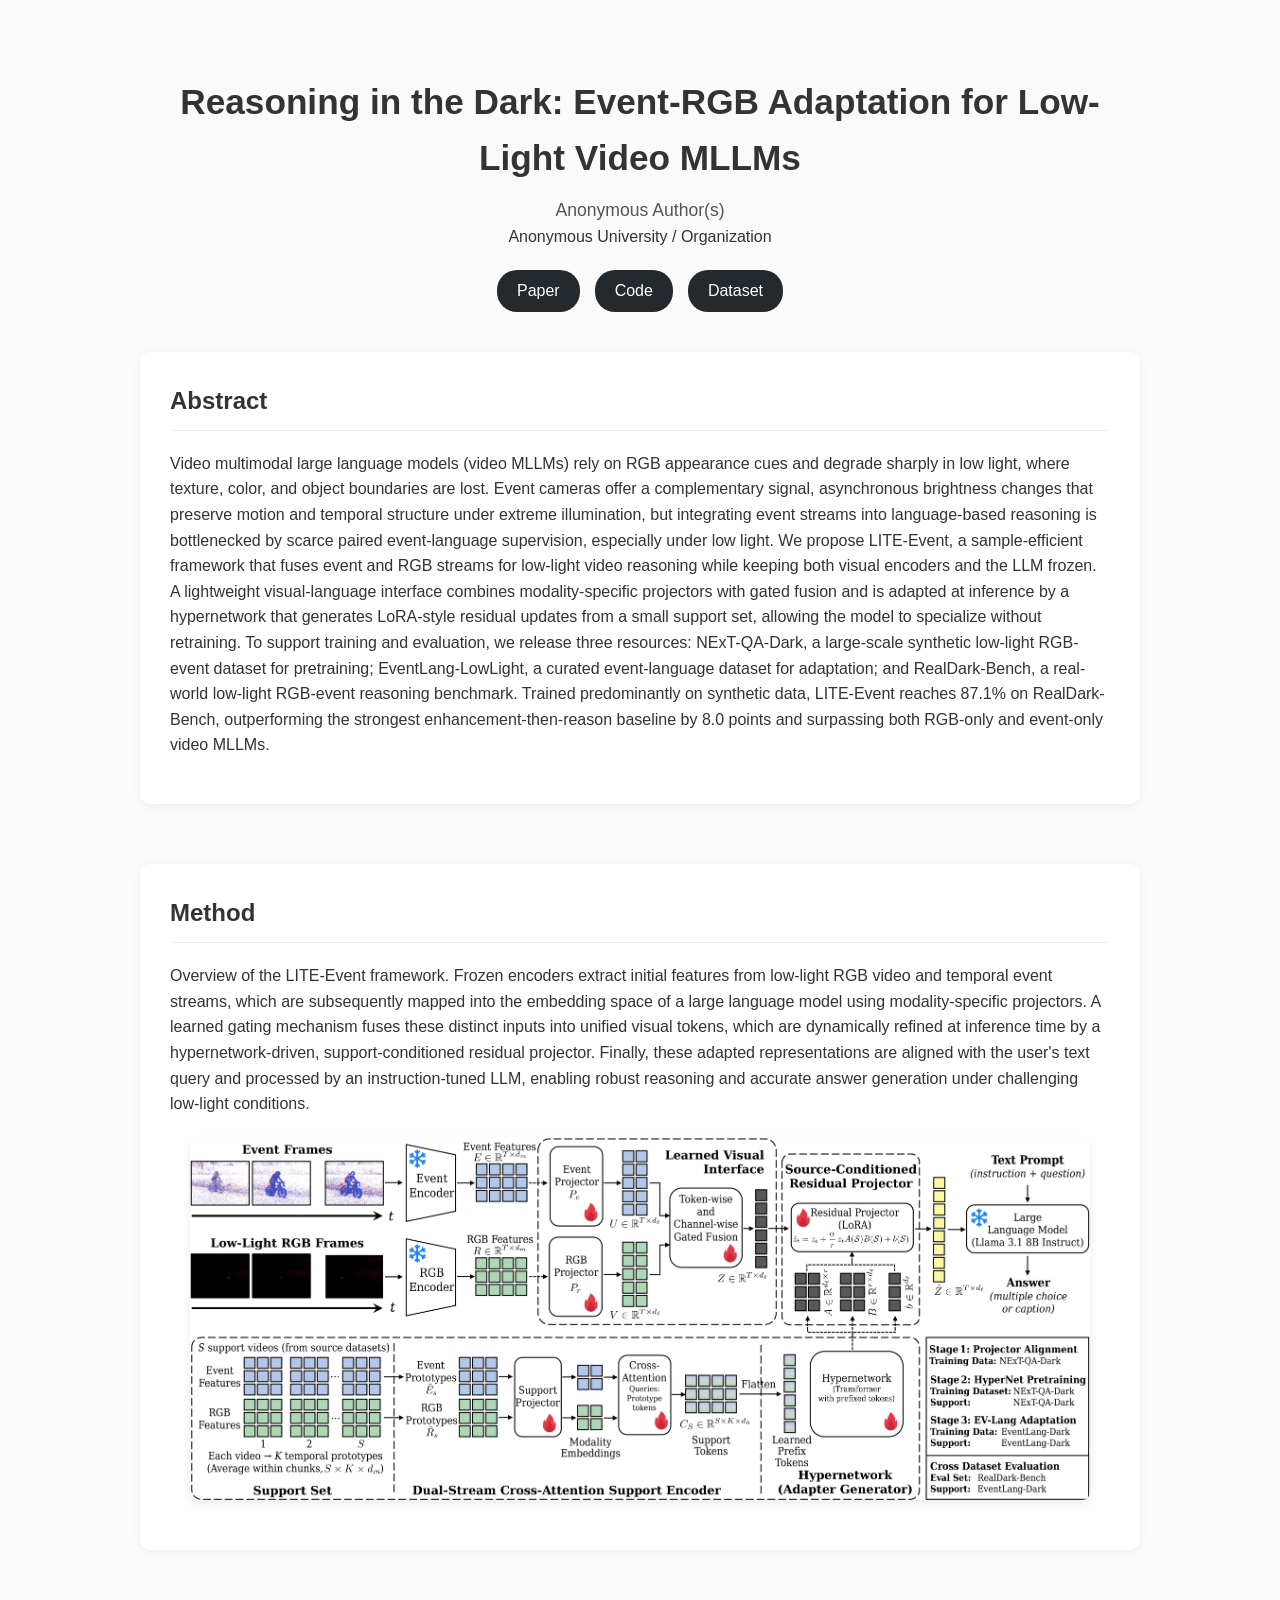
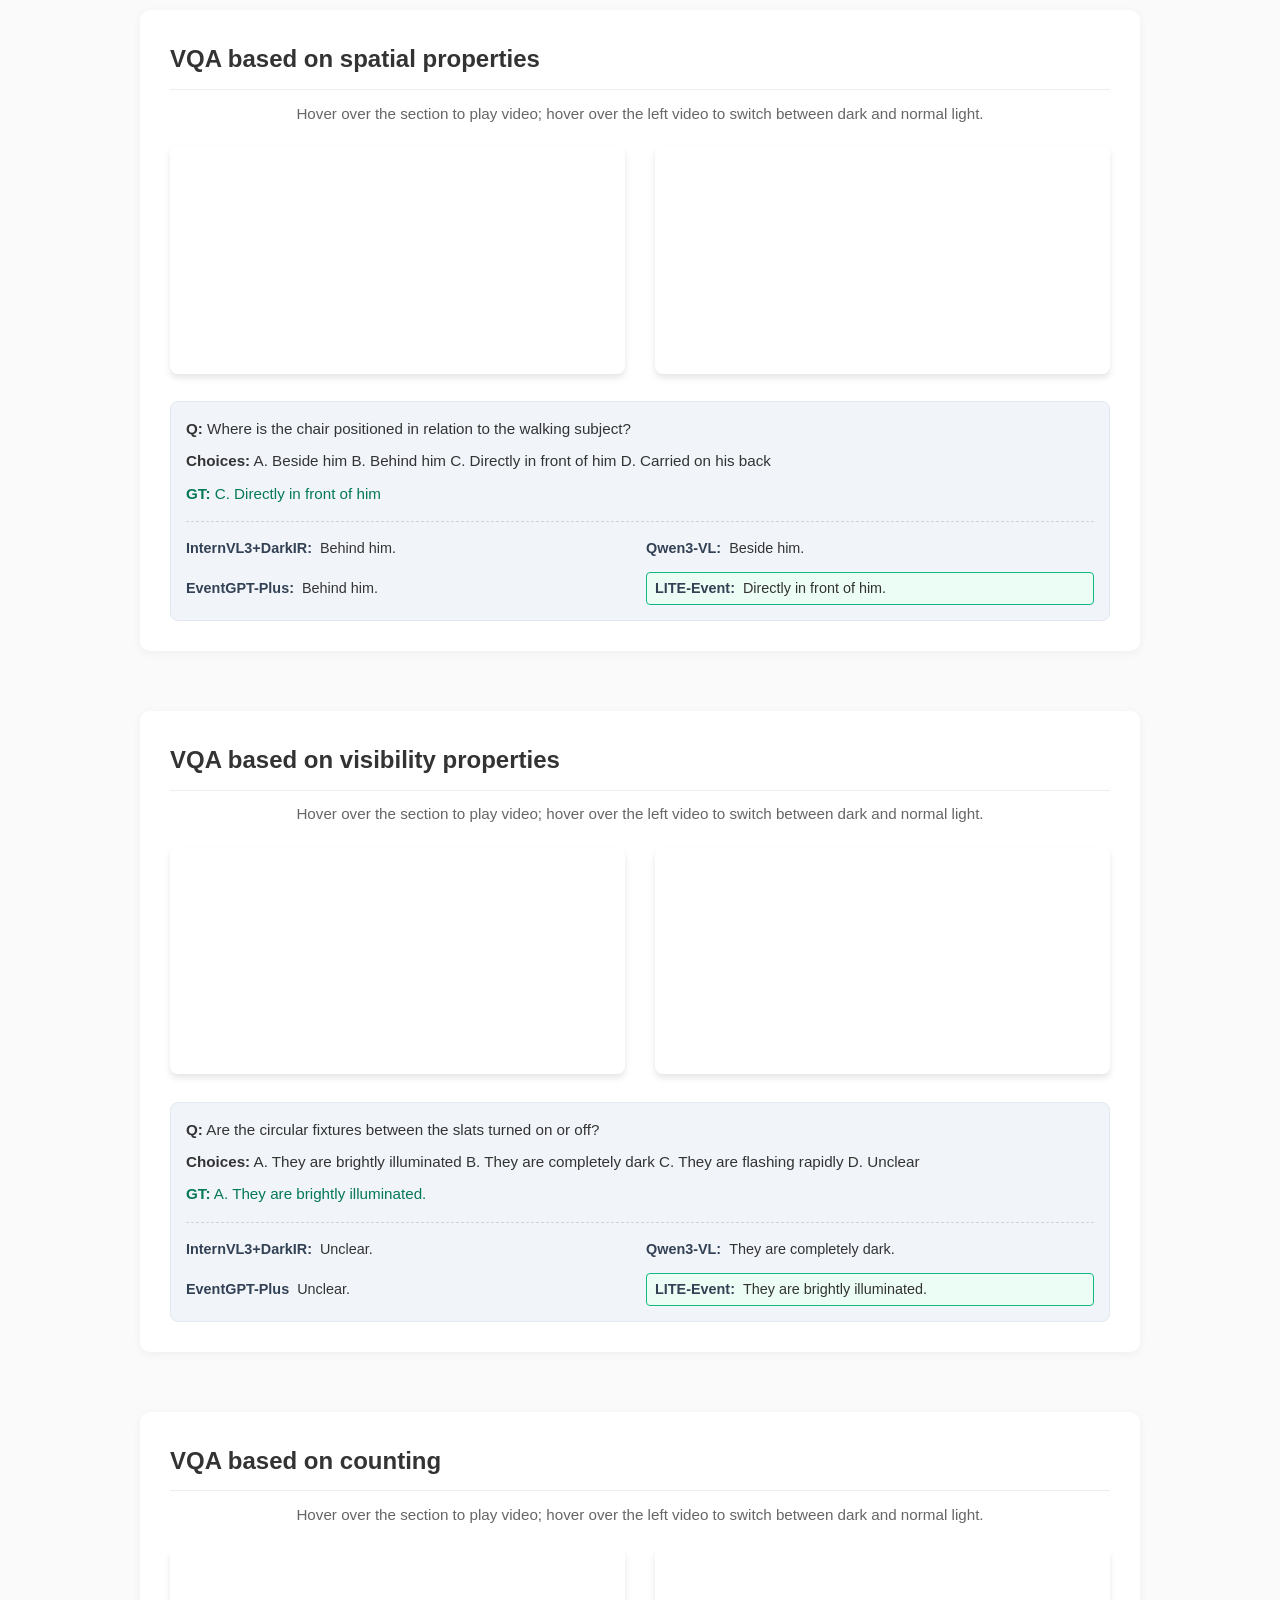
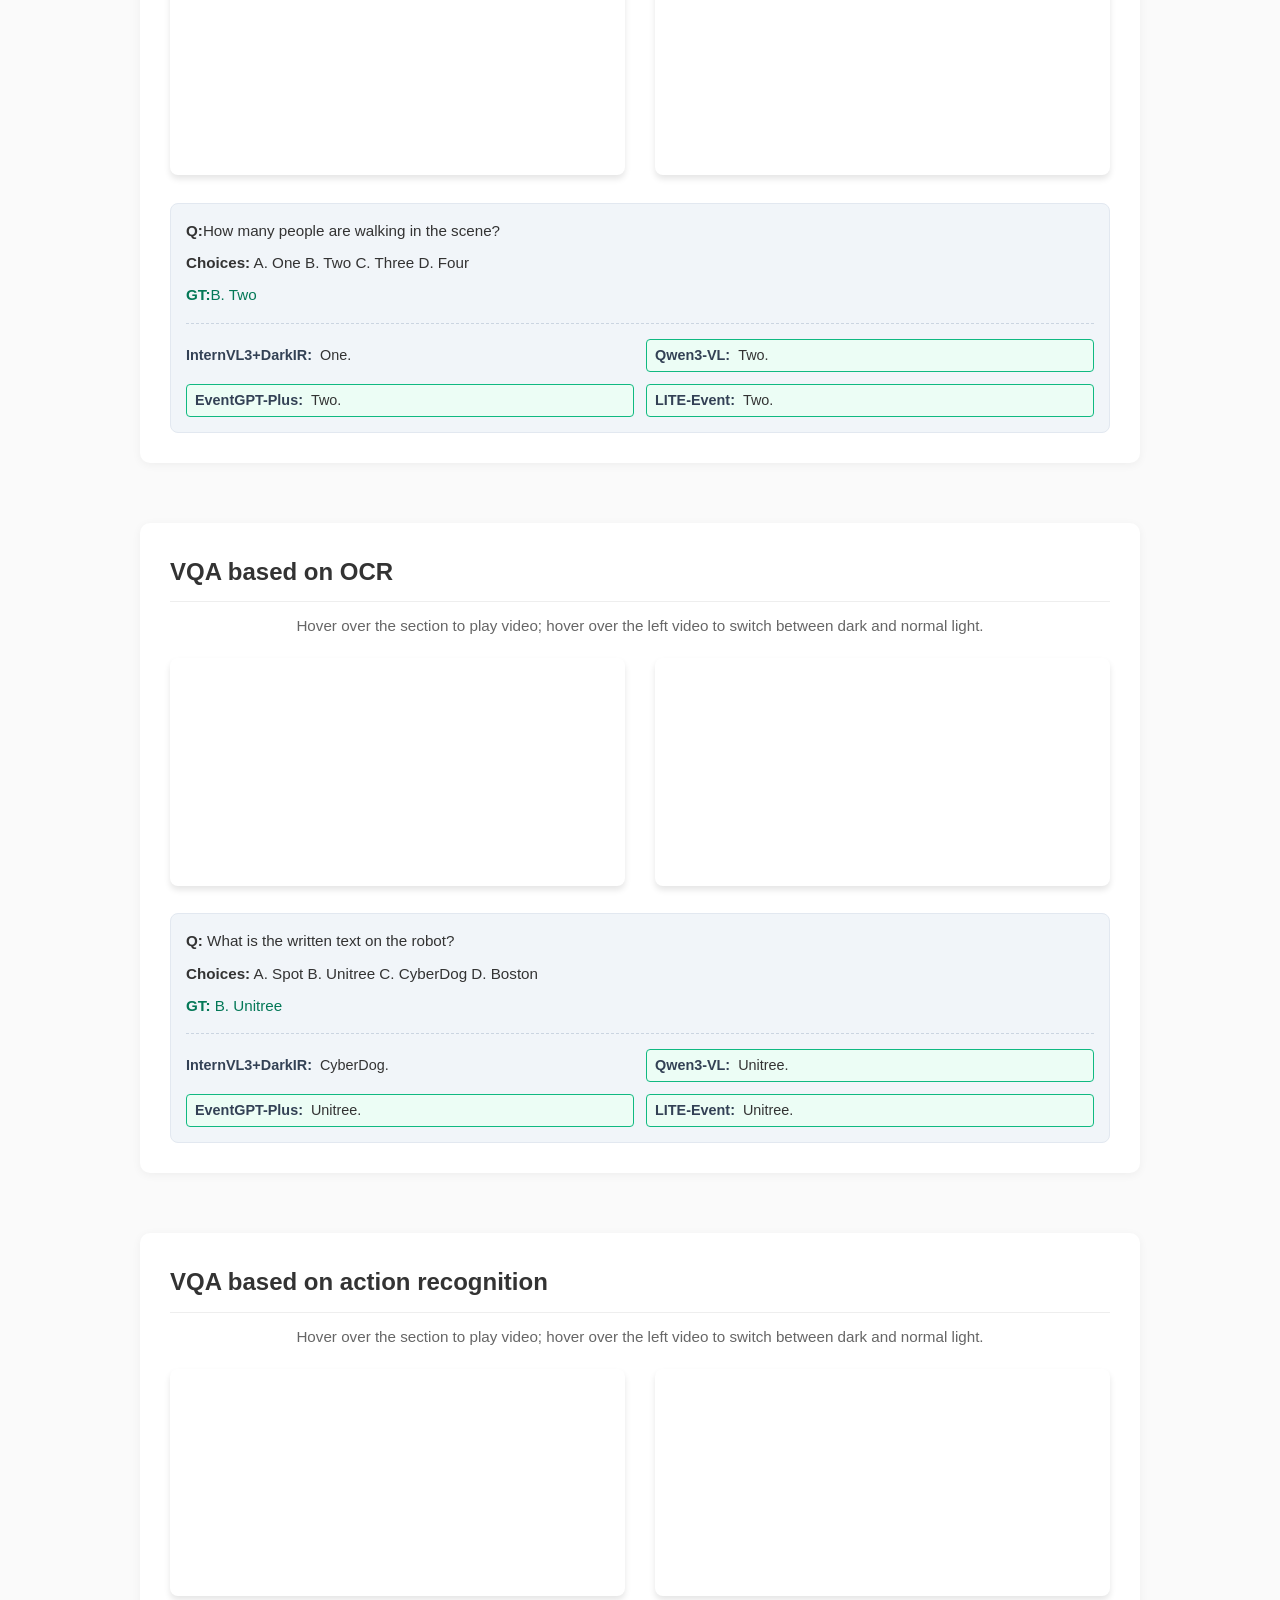
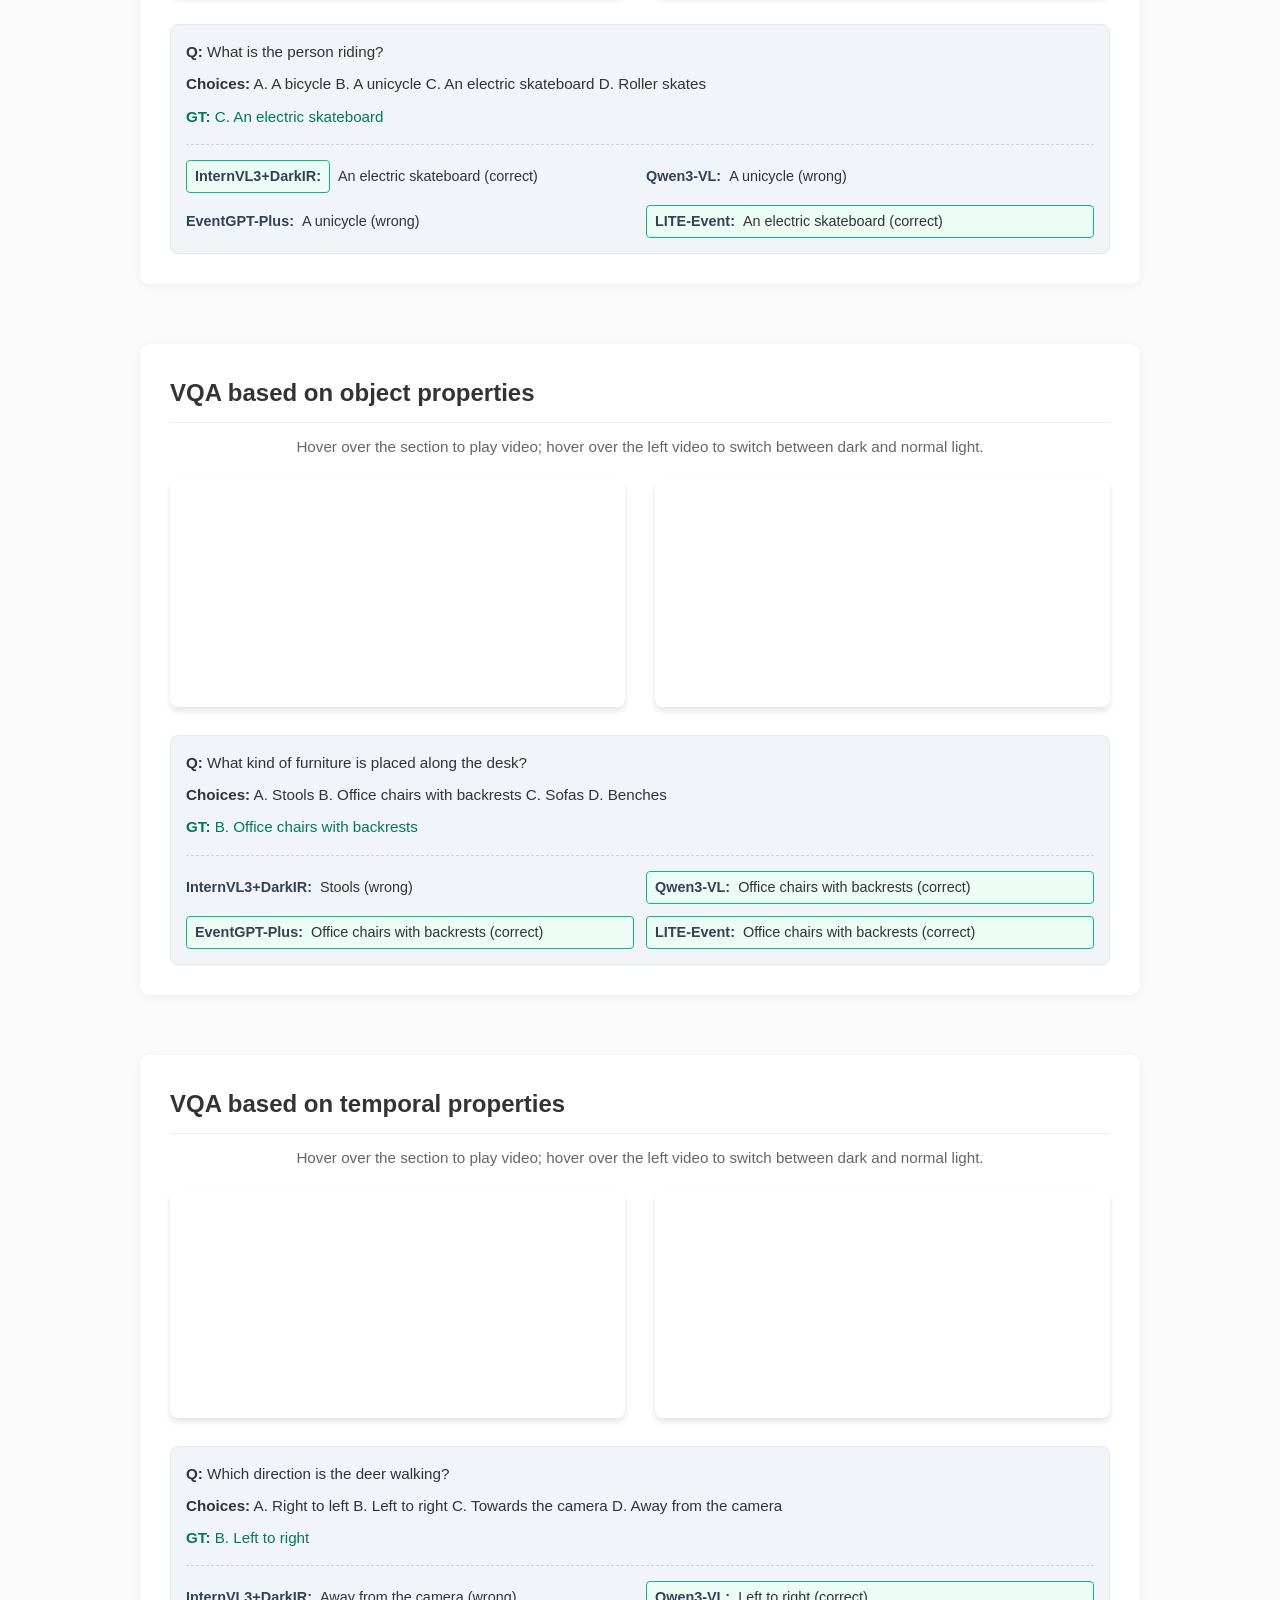
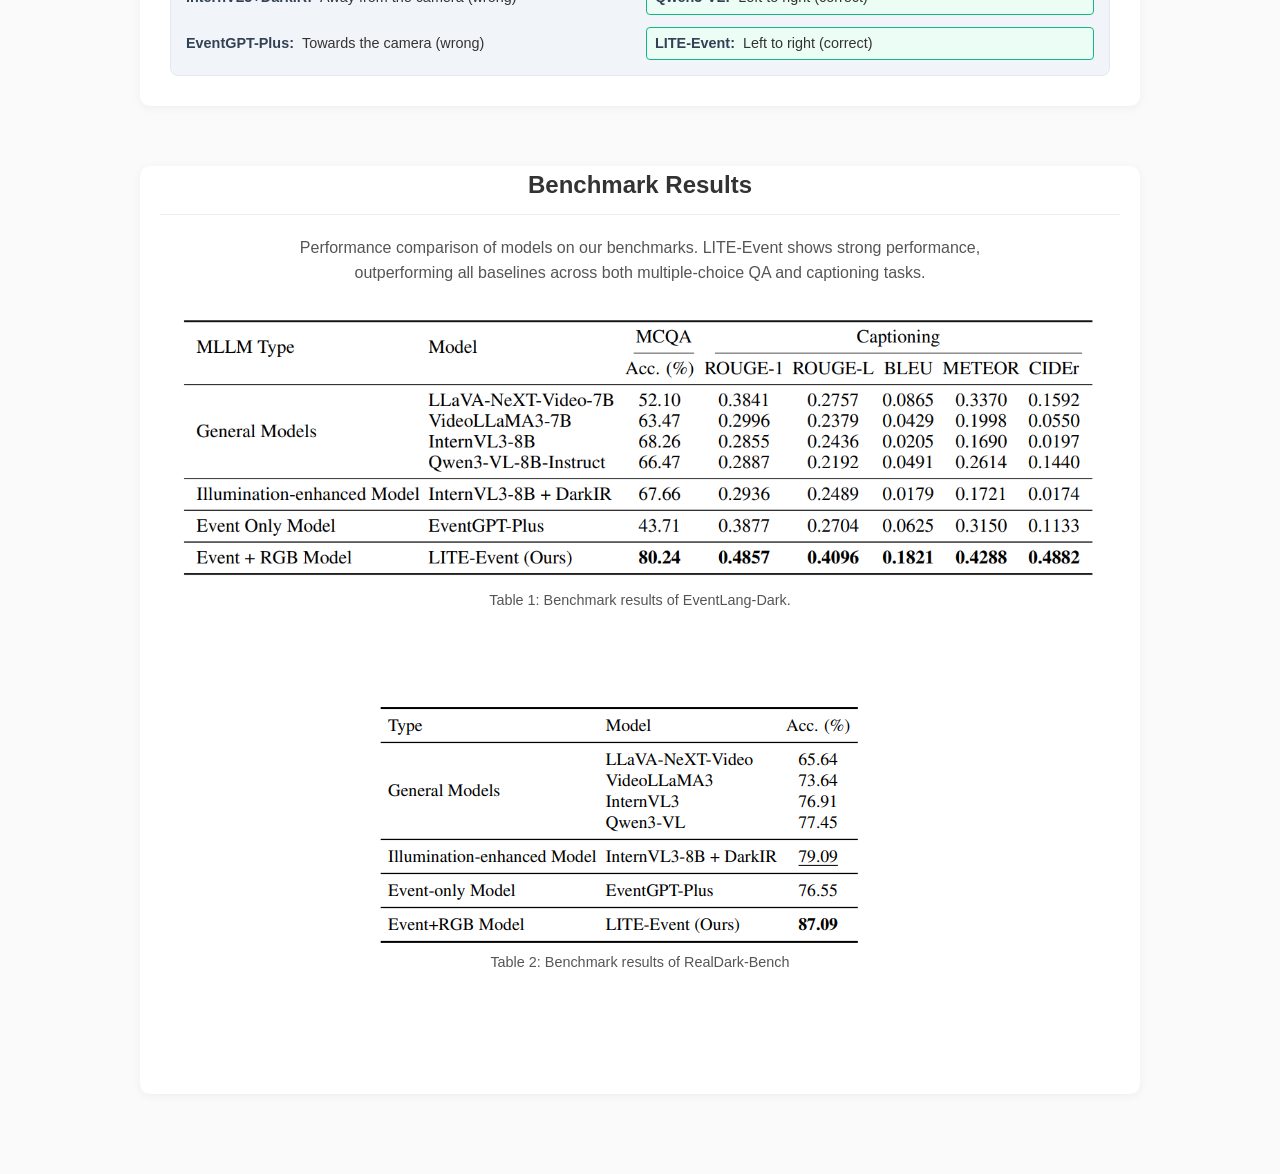
==== commit 984bf889: "fixed wrong highlights" ====
--- a/docs/index.html
+++ b/docs/index.html
@@ -226,7 +226,7 @@
                 
                 <div class="model-results">
                     <div class="model-item">
-                        <span class="model-name">InternVL3+DarkIR:</span> An electric skateboard (correct)
+                        <span class="model-name highlight-model">InternVL3+DarkIR:</span> An electric skateboard (correct)
                     </div>
                     <div class="model-item">
                         <span class="model-name">Qwen3-VL:</span> A unicycle (wrong)
@@ -270,7 +270,7 @@
                     <div class="model-item highlight-model">
                         <span class="model-name">Qwen3-VL:</span> Office chairs with backrests (correct)
                     </div>
-                    <div class="model-item">
+                    <div class="model-item highlight-model">
                         <span class="model-name">EventGPT-Plus:</span> Office chairs with backrests (correct)
                     </div>
                     <div class="model-item highlight-model">
@@ -309,11 +309,11 @@
                         <span class="model-name">InternVL3+DarkIR:</span> Away from the camera (wrong)
                     </div>
                     <!-- Model 2 -->
-                    <div class="model-item">
+                    <div class="model-item highlight-model">
                         <span class="model-name">Qwen3-VL:</span> Left to right (correct)
                     </div>
                     <!-- Model 3 -->
-                    <div class="model-item highlight-model">
+                    <div class="model-item">
                         <span class="model-name">EventGPT-Plus:</span> Towards the camera (wrong)
                     </div>
                     <!-- Model 4 (Your Model) -->
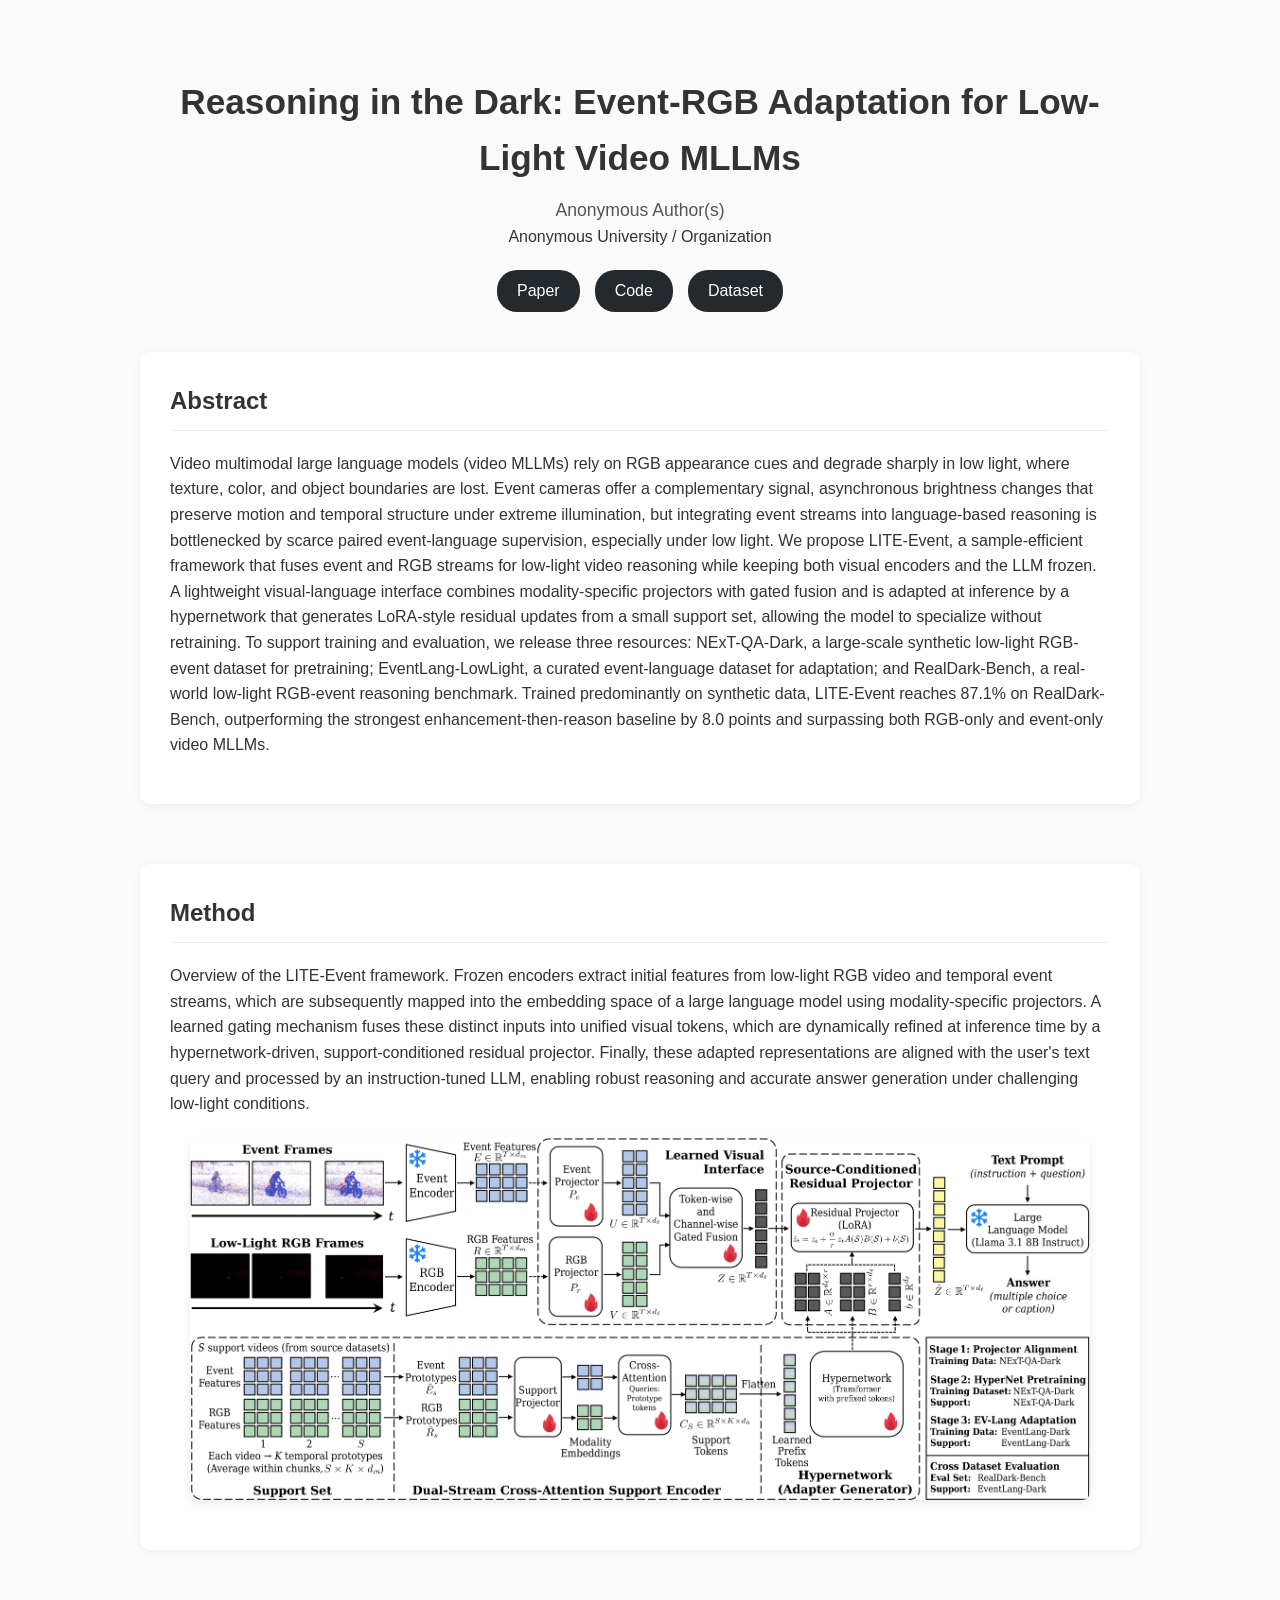
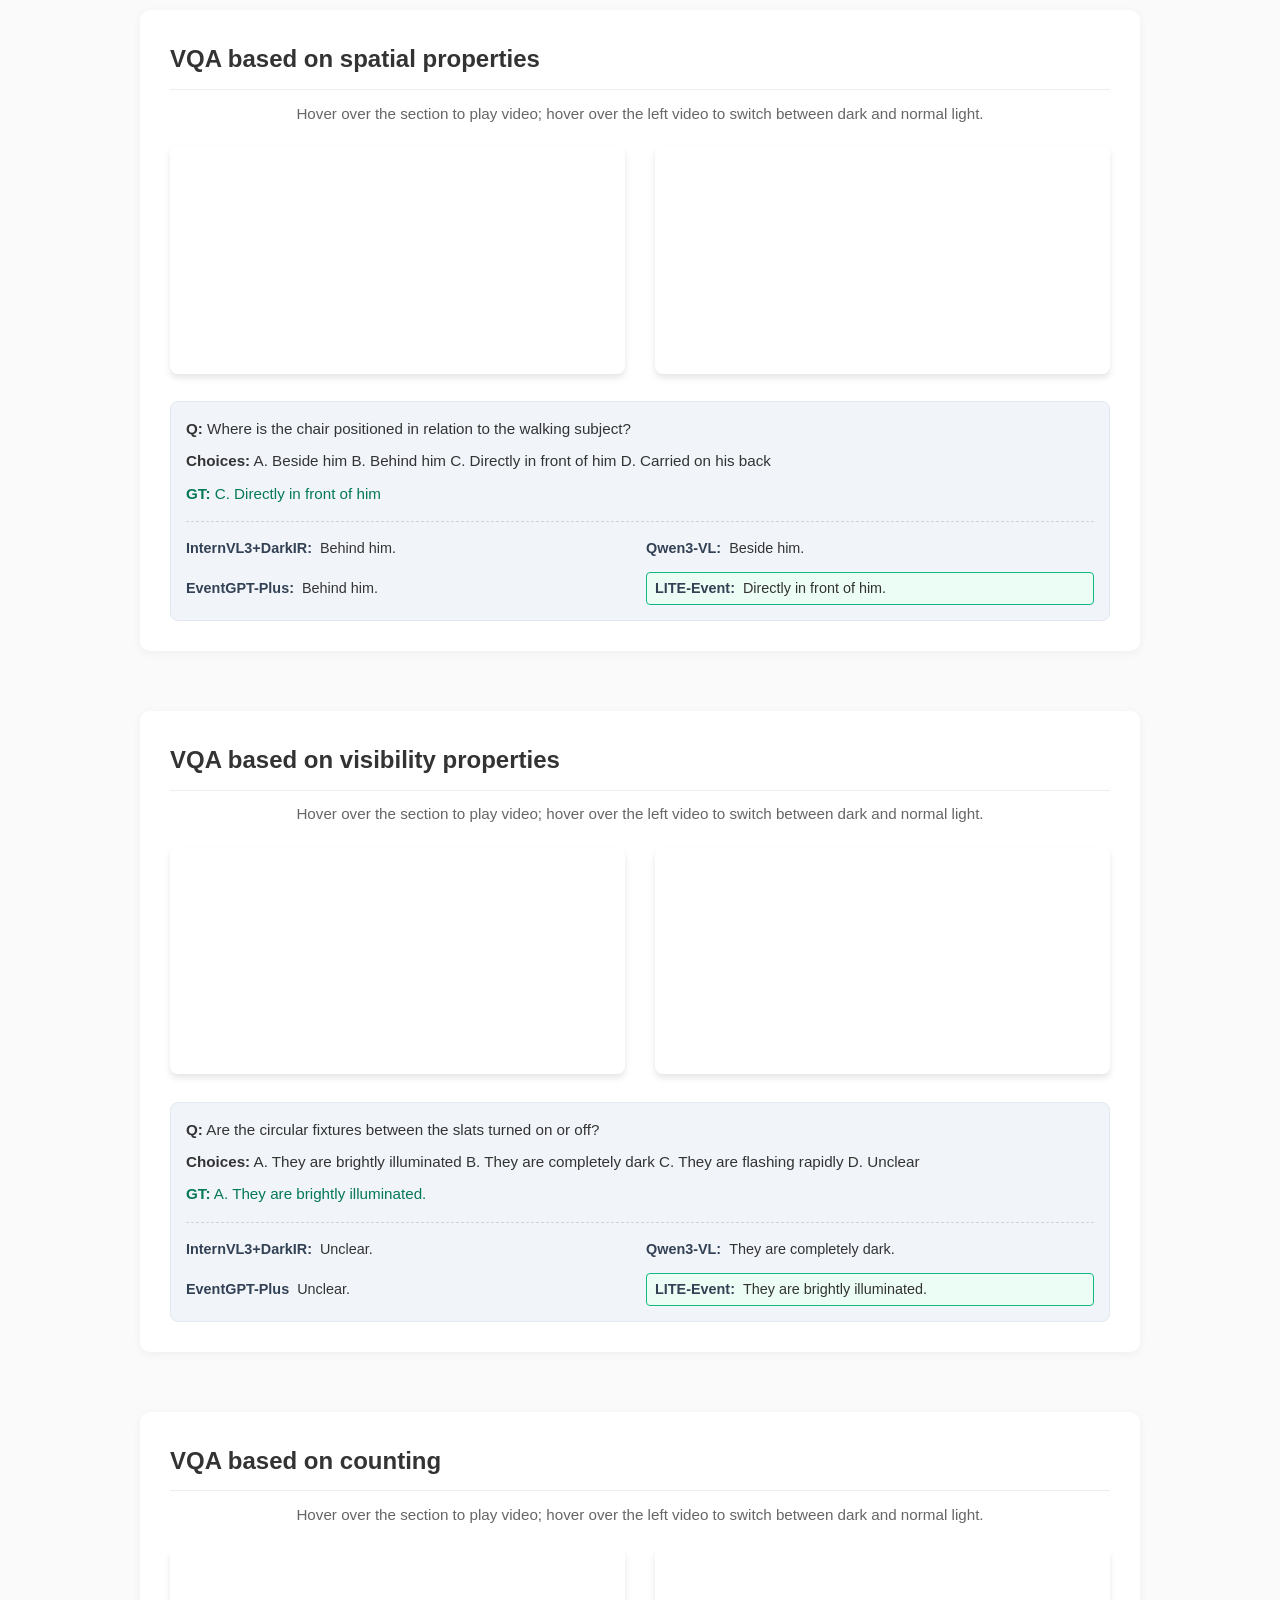
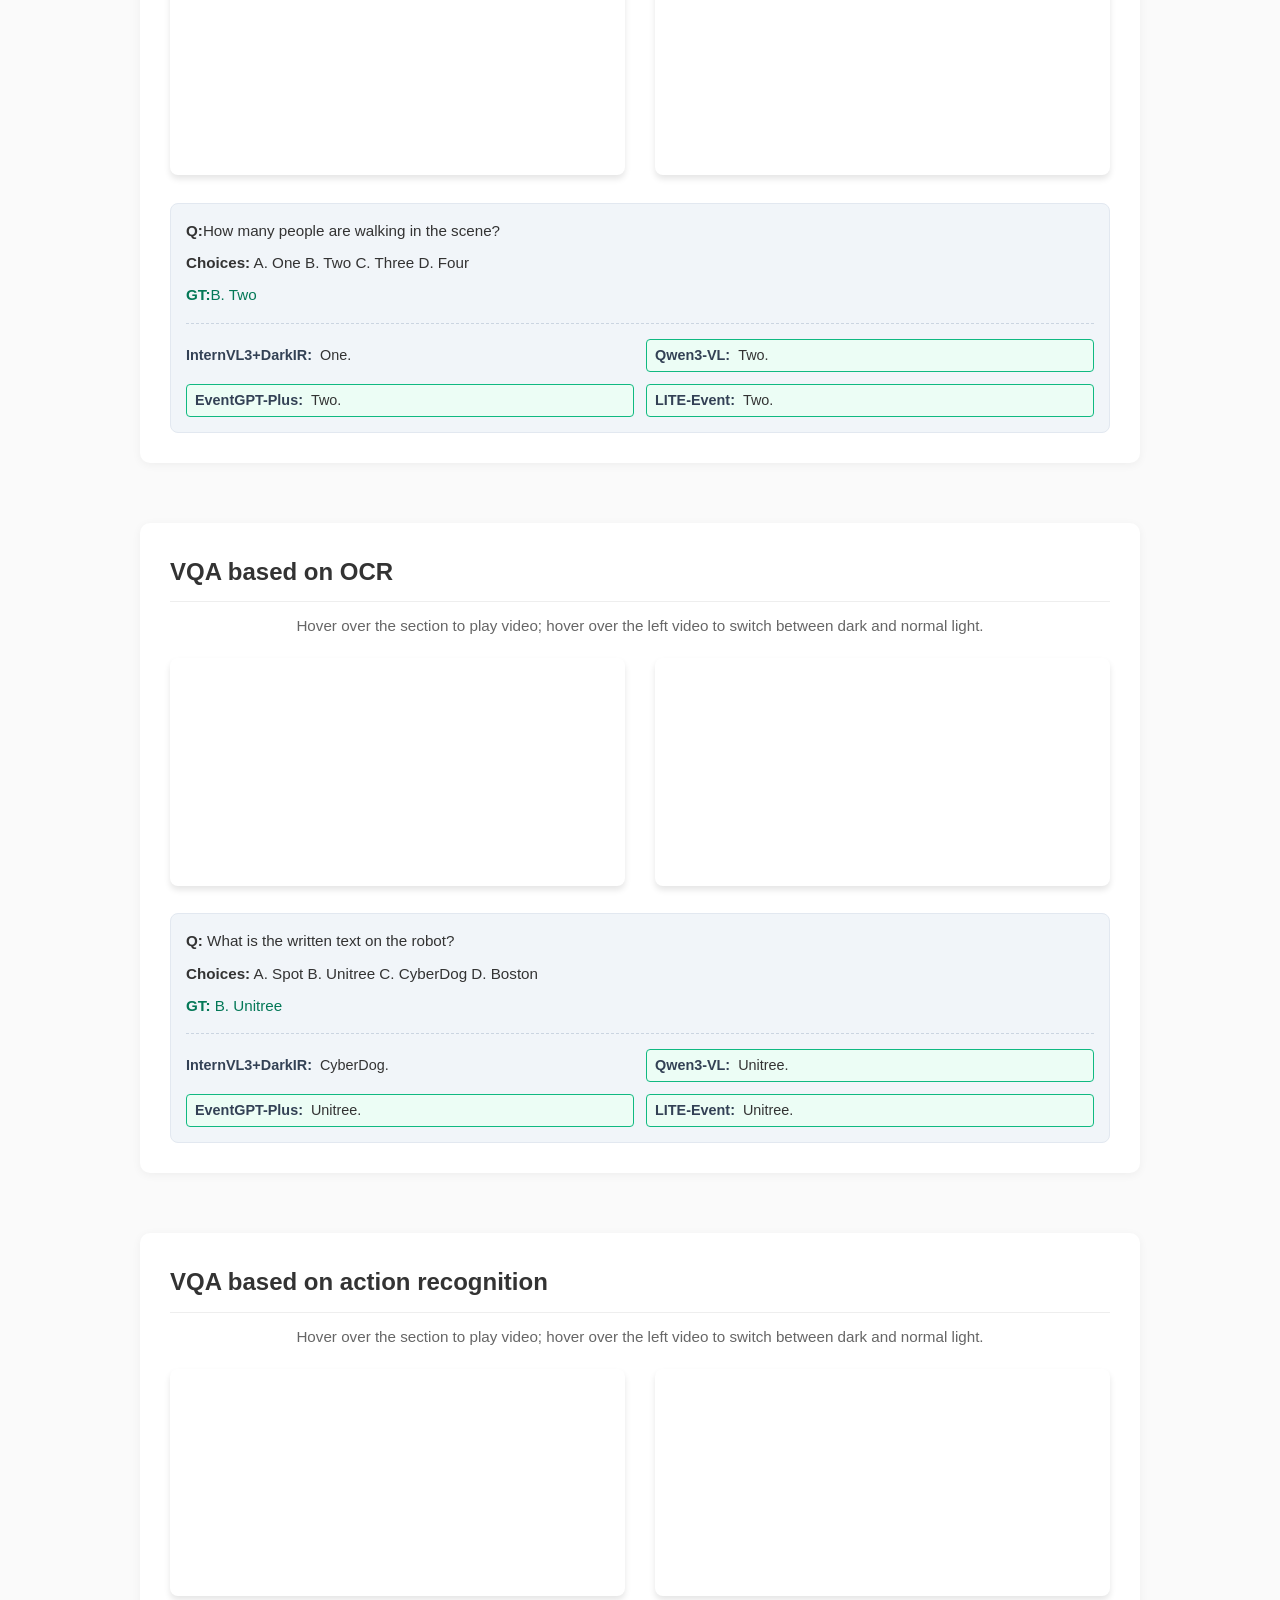
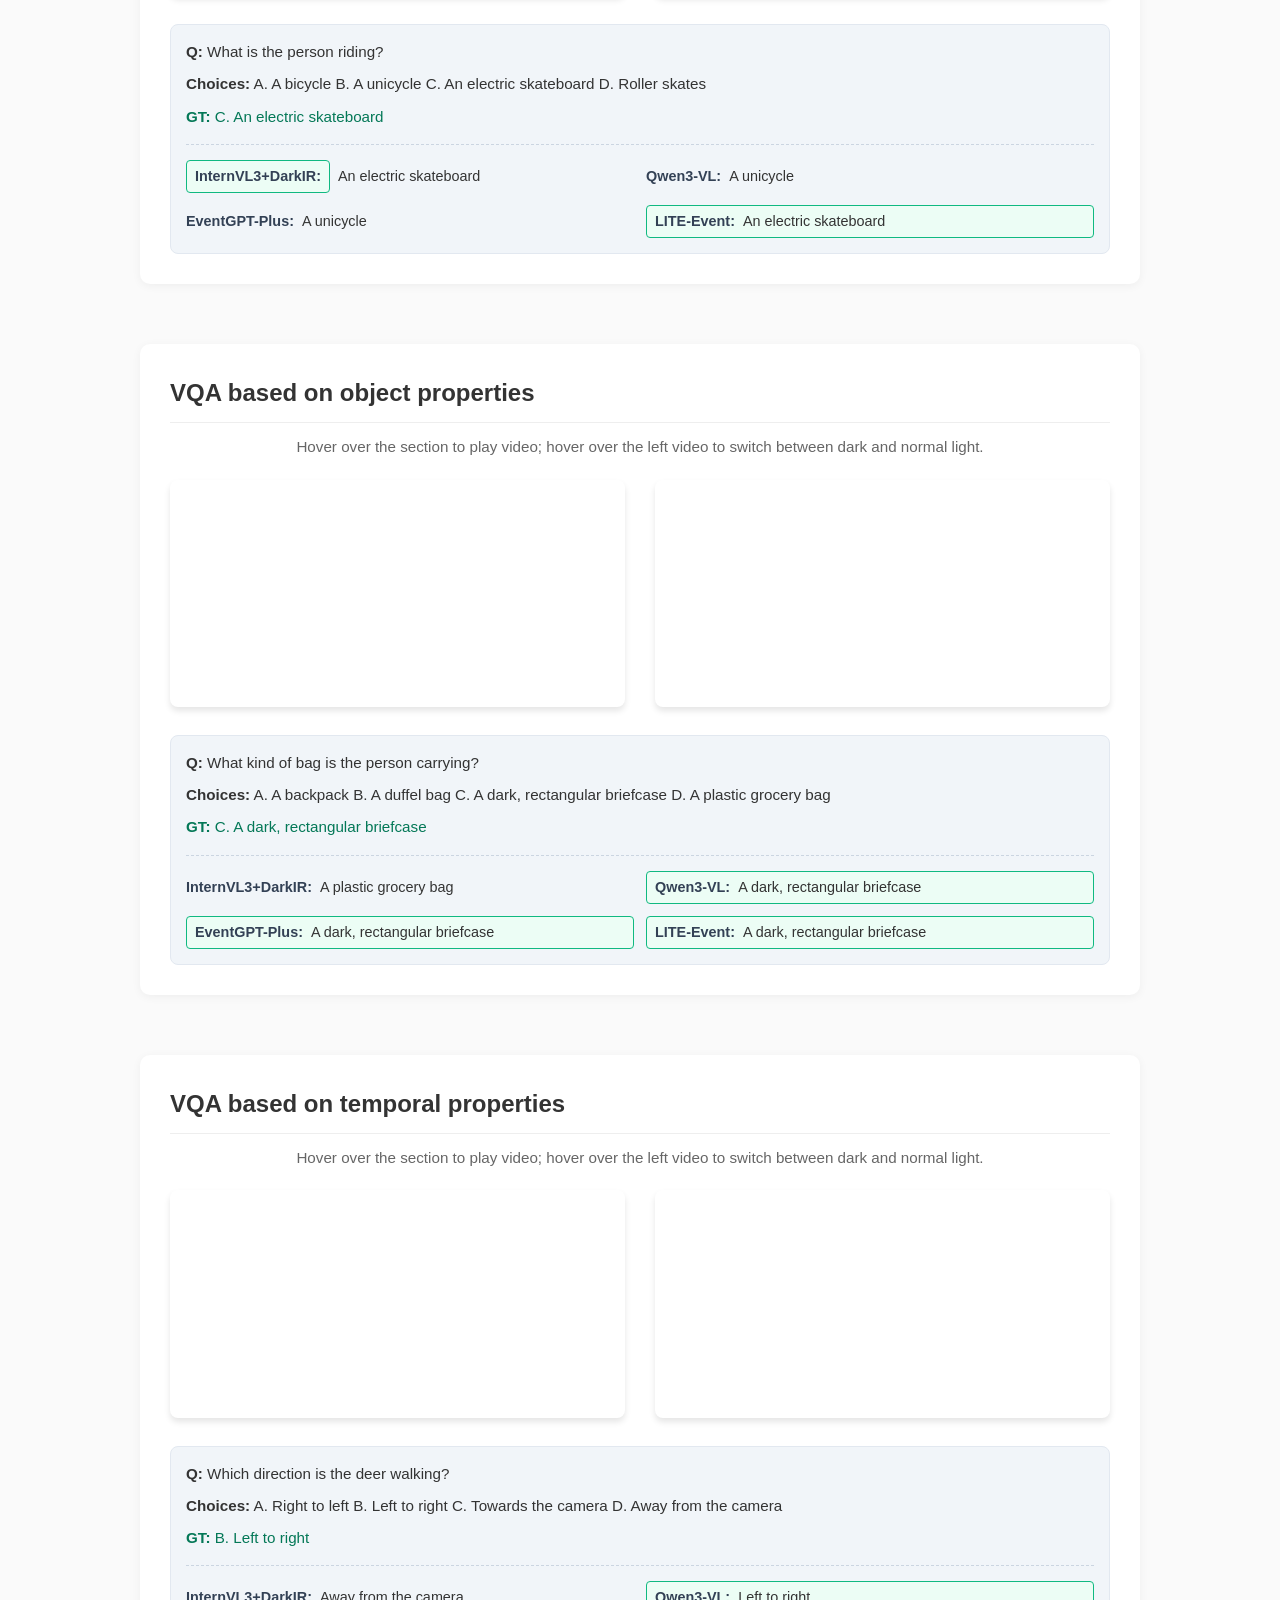
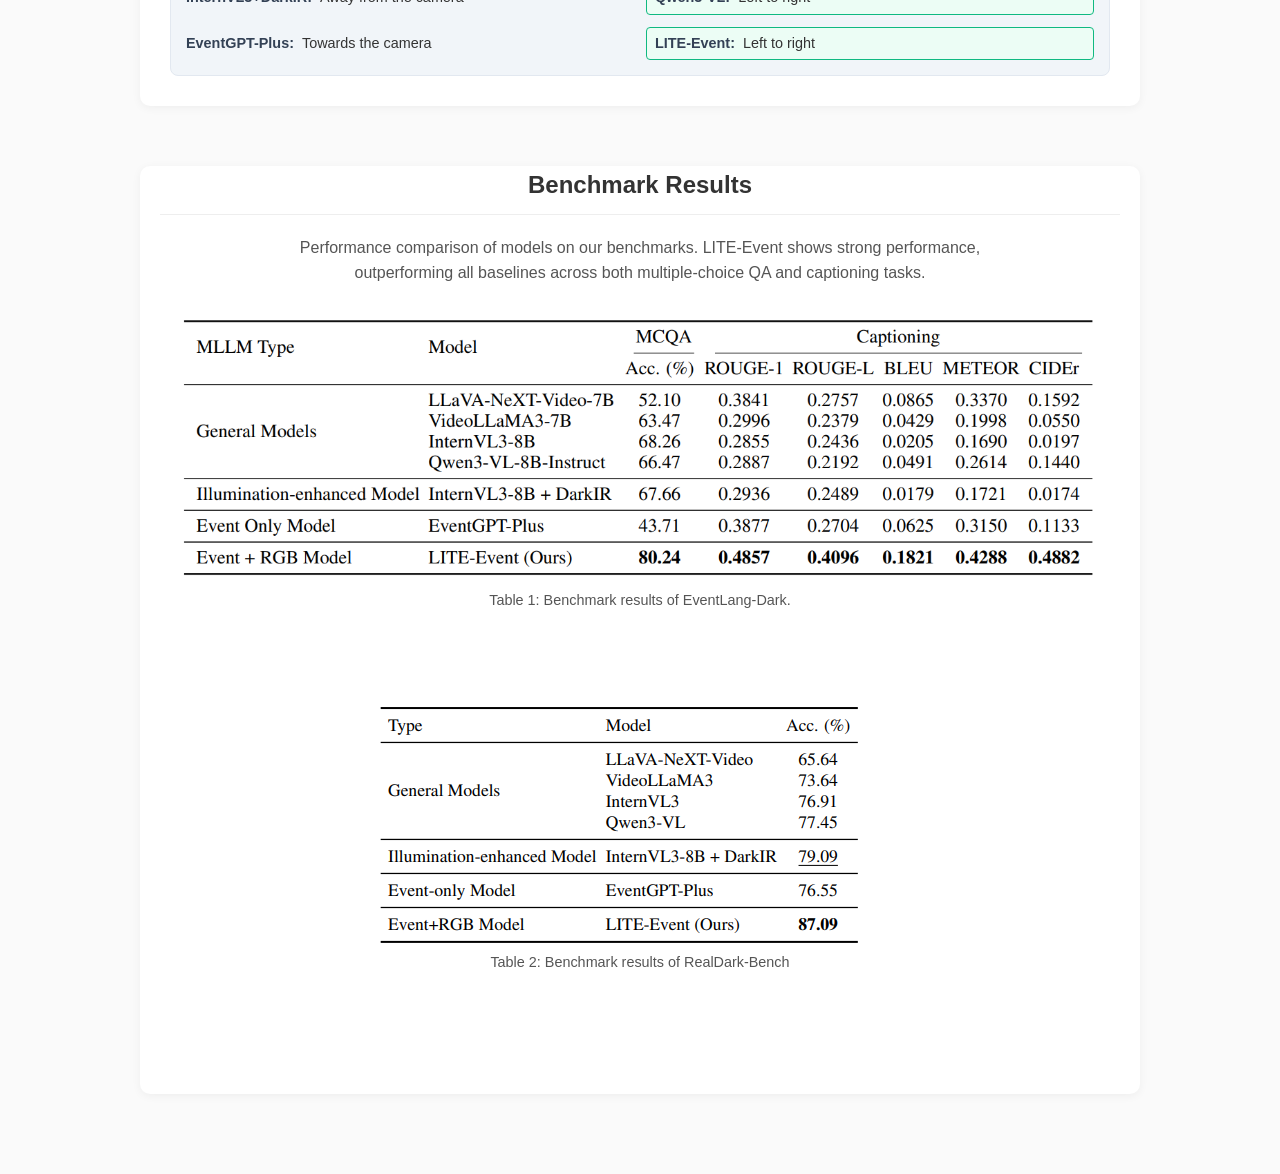
==== commit c3510145: "fixed wrong question" ====
--- a/docs/index.html
+++ b/docs/index.html
@@ -226,16 +226,16 @@
                 
                 <div class="model-results">
                     <div class="model-item">
-                        <span class="model-name highlight-model">InternVL3+DarkIR:</span> An electric skateboard (correct)
-                    </div>
-                    <div class="model-item">
-                        <span class="model-name">Qwen3-VL:</span> A unicycle (wrong)
-                    </div>
-                    <div class="model-item">
-                        <span class="model-name">EventGPT-Plus:</span> A unicycle (wrong)
-                    </div>
-                    <div class="model-item highlight-model">
-                        <span class="model-name">LITE-Event:</span> An electric skateboard (correct)
+                        <span class="model-name highlight-model">InternVL3+DarkIR:</span> An electric skateboard
+                    </div>
+                    <div class="model-item">
+                        <span class="model-name">Qwen3-VL:</span> A unicycle
+                    </div>
+                    <div class="model-item">
+                        <span class="model-name">EventGPT-Plus:</span> A unicycle
+                    </div>
+                    <div class="model-item highlight-model">
+                        <span class="model-name">LITE-Event:</span> An electric skateboard
                     </div>
                 </div>
             </div>
@@ -259,22 +259,22 @@
             </div>
 
             <div class="qa-container">
-                <p class="qa-text"><strong>Q:</strong> What kind of furniture is placed along the desk?</p>
-                <p class="qa-text"><strong>Choices:</strong>    A. Stools B. Office chairs with backrests C. Sofas D. Benches</p>
-                <p class="qa-text gt"><strong>GT:</strong> B. Office chairs with backrests </p>
-                
-                <div class="model-results">
-                    <div class="model-item">
-                        <span class="model-name">InternVL3+DarkIR:</span> Stools (wrong)
-                    </div>
-                    <div class="model-item highlight-model">
-                        <span class="model-name">Qwen3-VL:</span> Office chairs with backrests (correct)
-                    </div>
-                    <div class="model-item highlight-model">
-                        <span class="model-name">EventGPT-Plus:</span> Office chairs with backrests (correct)
-                    </div>
-                    <div class="model-item highlight-model">
-                        <span class="model-name">LITE-Event:</span> Office chairs with backrests (correct)
+                <p class="qa-text"><strong>Q:</strong> What kind of bag is the person carrying?</p>
+                <p class="qa-text"><strong>Choices:</strong>      A. A backpack B. A duffel bag C. A dark, rectangular briefcase D. A plastic grocery bag</p>
+                <p class="qa-text gt"><strong>GT:</strong> C. A dark, rectangular briefcase </p>
+                
+                <div class="model-results">
+                    <div class="model-item">
+                        <span class="model-name">InternVL3+DarkIR:</span> A plastic grocery bag
+                    </div>
+                    <div class="model-item highlight-model">
+                        <span class="model-name">Qwen3-VL:</span> A dark, rectangular briefcase
+                    </div>
+                    <div class="model-item highlight-model">
+                        <span class="model-name">EventGPT-Plus:</span> A dark, rectangular briefcase
+                    </div>
+                    <div class="model-item highlight-model">
+                        <span class="model-name">LITE-Event:</span> A dark, rectangular briefcase
                     </div>
                 </div>
             </div>
@@ -306,19 +306,19 @@
                 <div class="model-results">
                     <!-- Model 1 -->
                     <div class="model-item">
-                        <span class="model-name">InternVL3+DarkIR:</span> Away from the camera (wrong)
+                        <span class="model-name">InternVL3+DarkIR:</span> Away from the camera
                     </div>
                     <!-- Model 2 -->
                     <div class="model-item highlight-model">
-                        <span class="model-name">Qwen3-VL:</span> Left to right (correct)
+                        <span class="model-name">Qwen3-VL:</span> Left to right
                     </div>
                     <!-- Model 3 -->
                     <div class="model-item">
-                        <span class="model-name">EventGPT-Plus:</span> Towards the camera (wrong)
+                        <span class="model-name">EventGPT-Plus:</span> Towards the camera
                     </div>
                     <!-- Model 4 (Your Model) -->
                     <div class="model-item highlight-model">
-                        <span class="model-name">LITE-Event:</span> Left to right (correct)
+                        <span class="model-name">LITE-Event:</span> Left to right
                     </div>
                 </div>
             </div>
